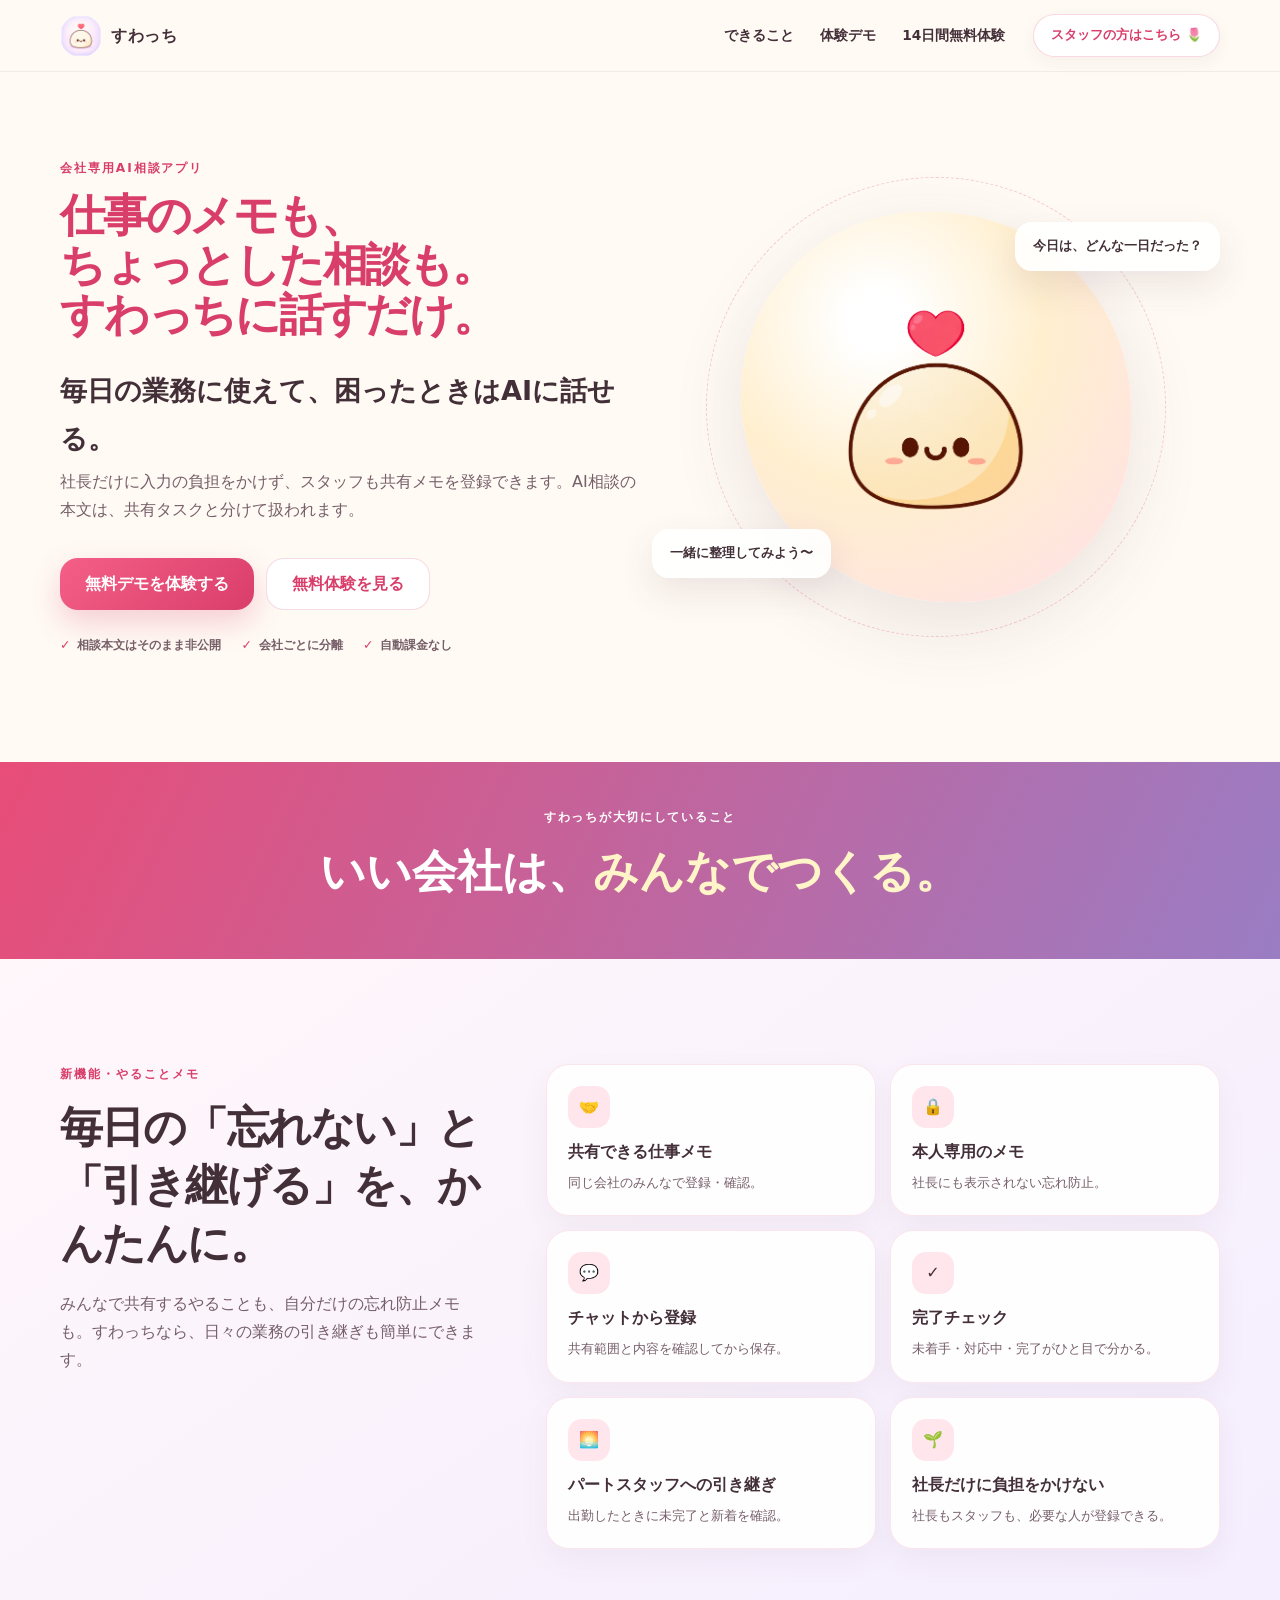
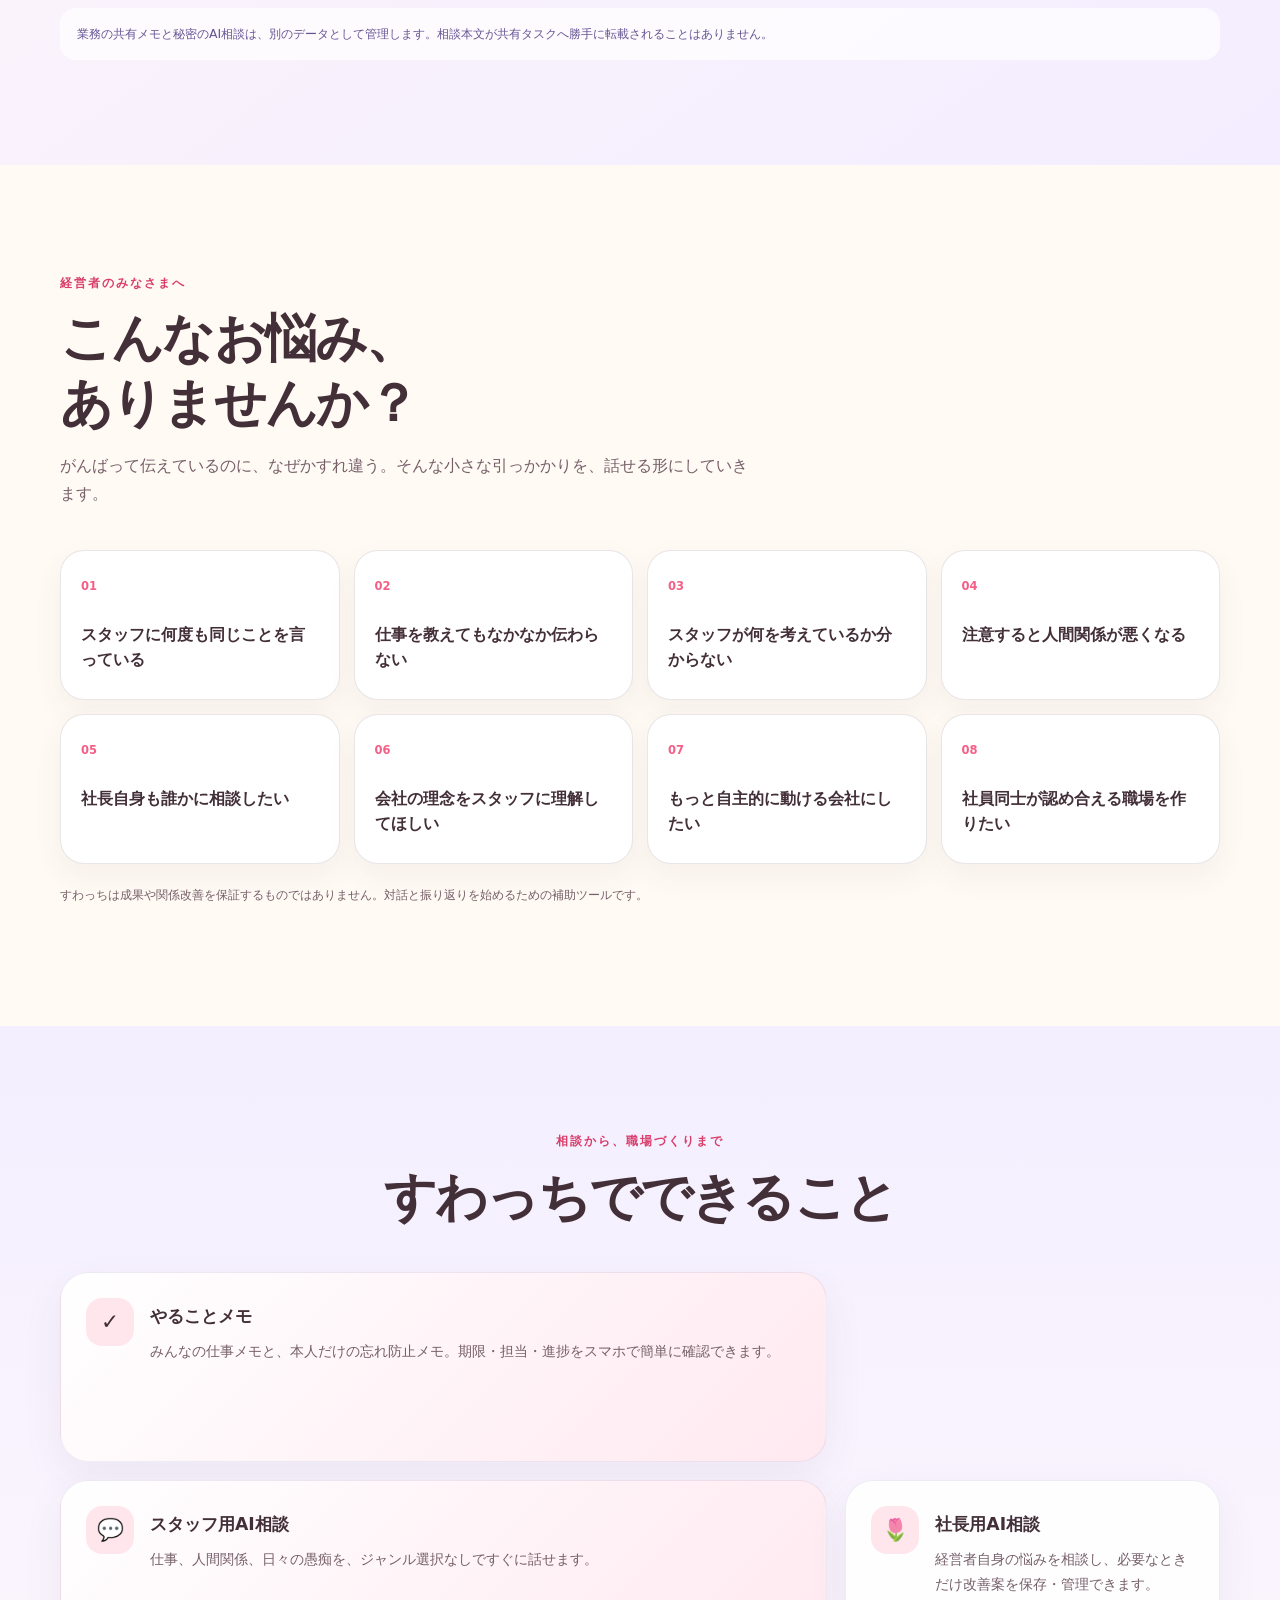
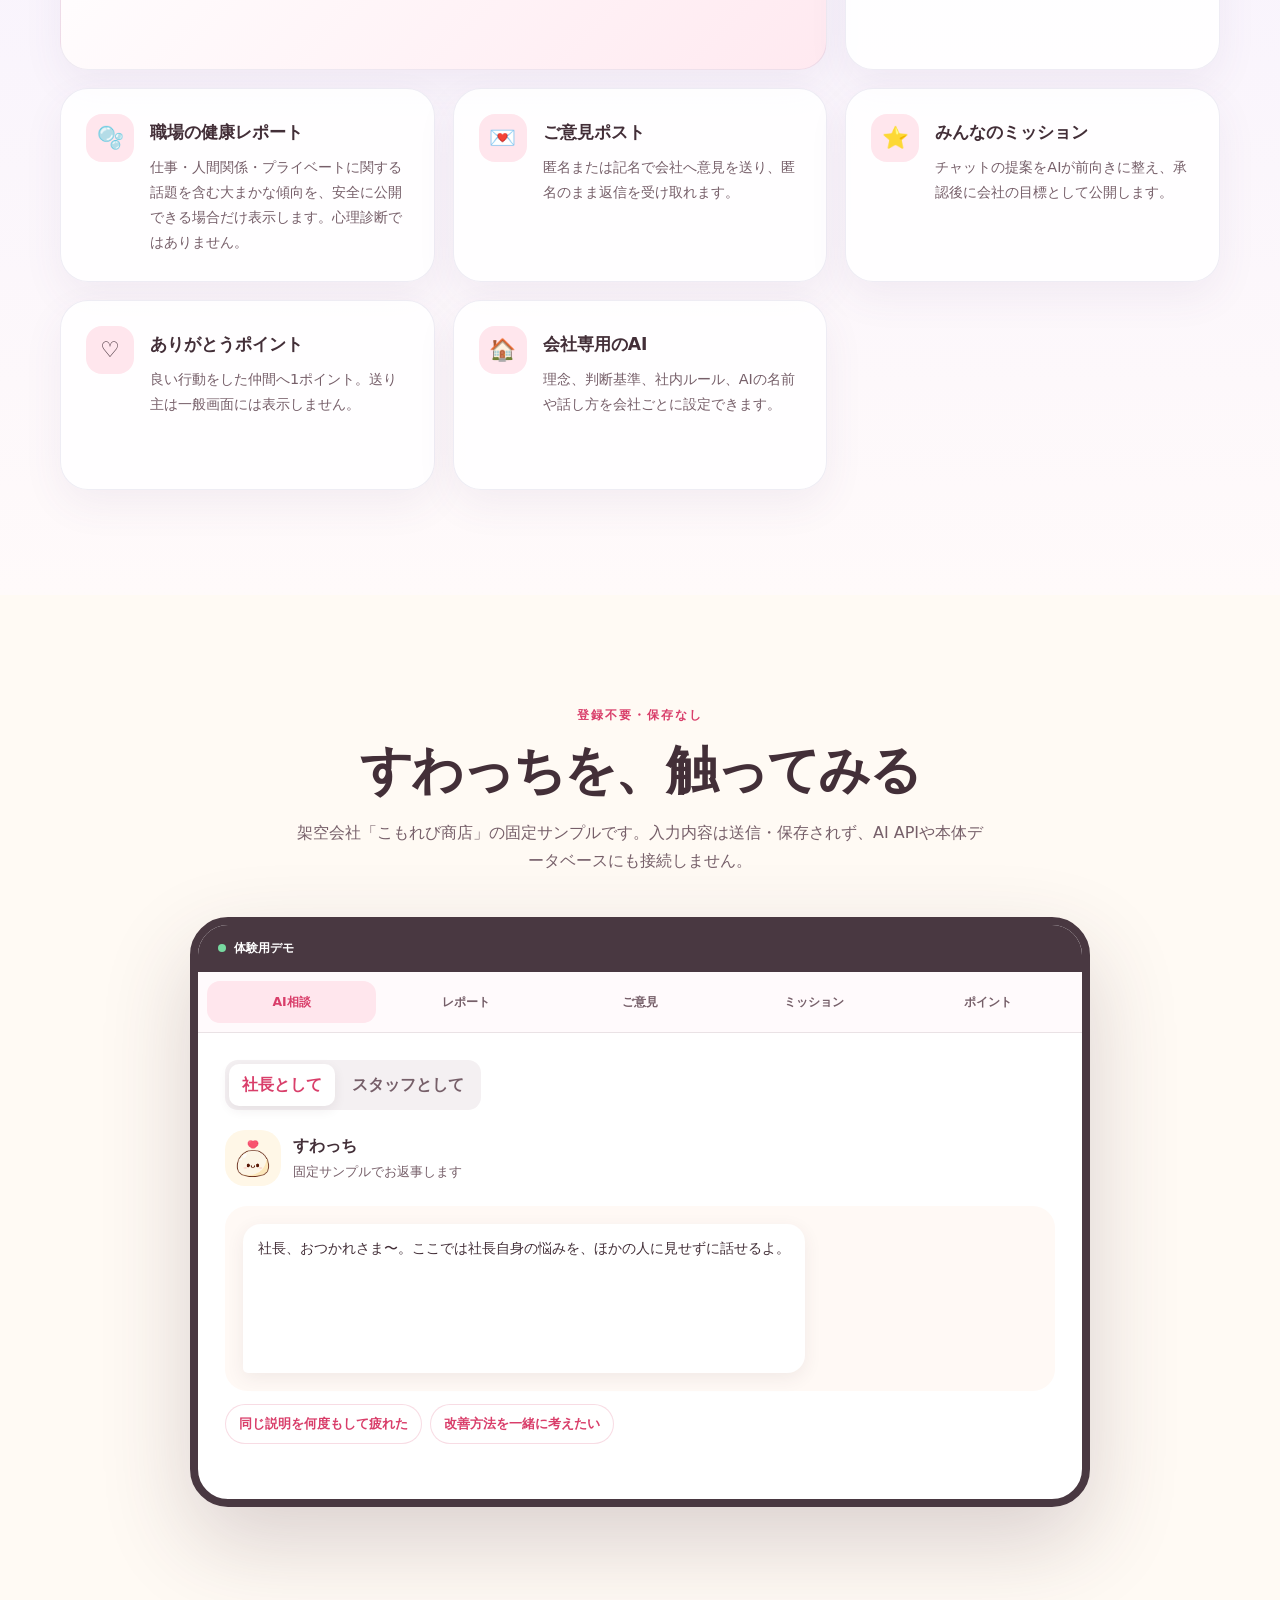
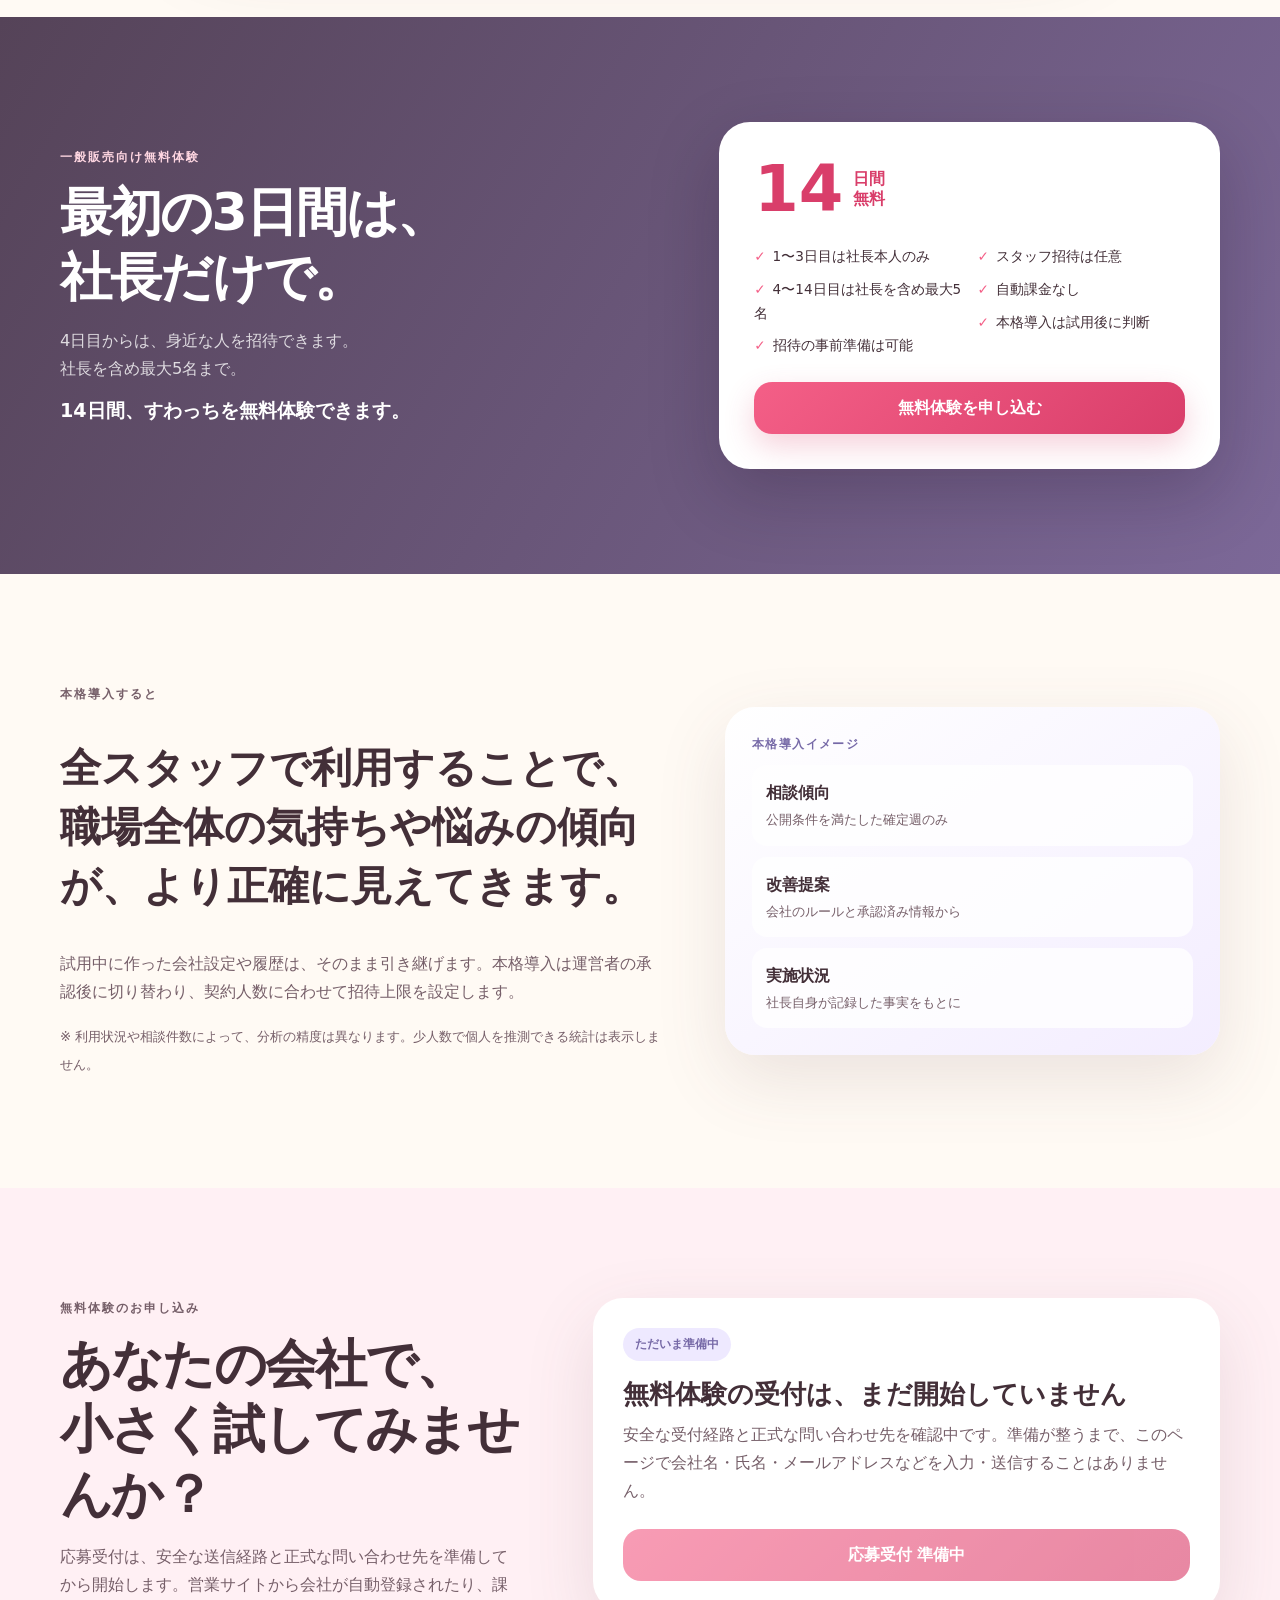
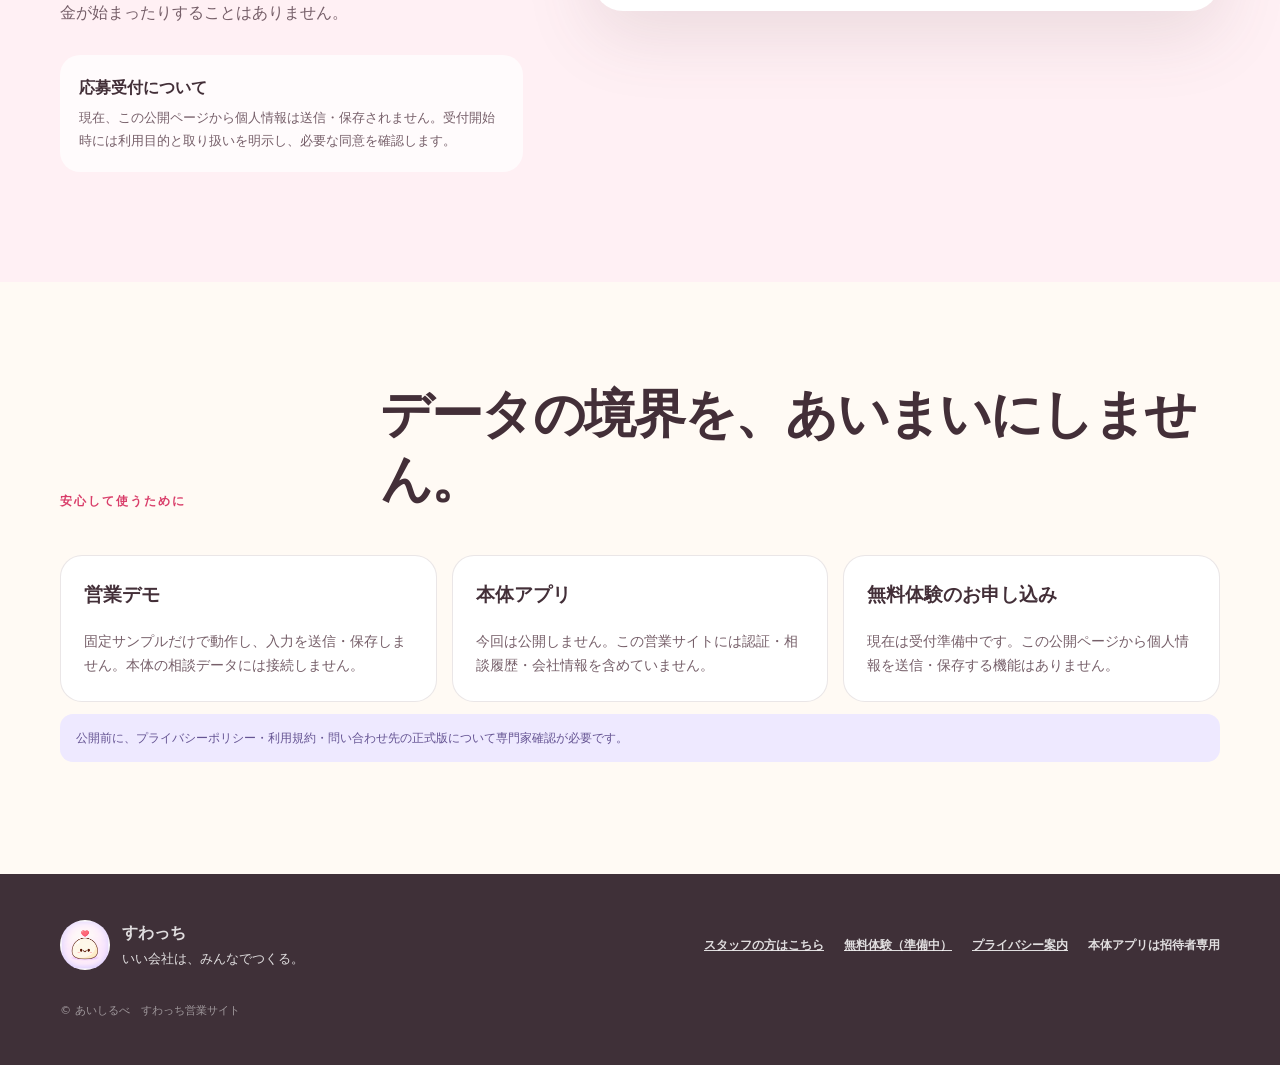
==== public/index.html @ c6b57b2d "Add staff guide and task memo sales content" ====
<!doctype html>
<html lang="ja">
  <head>
    <meta charset="utf-8" />
    <meta name="viewport" content="width=device-width, initial-scale=1, viewport-fit=cover" />
    <title>すわっち｜仕事のメモも、ちょっとした相談も</title>
    <meta name="description" content="会社専用AIアプリ『すわっち』。共有・本人専用のやることメモと、必要なときのAI相談をひとつに。" />
    <meta name="theme-color" content="#fff8f4" />
    <meta property="og:type" content="website" />
    <meta property="og:locale" content="ja_JP" />
    <meta property="og:title" content="すわっち｜仕事のメモも、ちょっとした相談も。" />
    <meta property="og:description" content="みんなで共有するやることも、自分だけの忘れ防止メモも。必要なときはAIに相談できます。" />
    <meta property="og:image" content="/assets/icon-512.png" />
    <link rel="icon" href="./assets/icon-192.png" />
    <link rel="apple-touch-icon" href="./assets/apple-touch-icon.png" />
    <link rel="stylesheet" href="./styles.css" />
    <script src="./demo.js" defer></script>
  </head>
  <body>
    <header class="site-header">
      <a class="brand" href="#top" aria-label="すわっち トップへ">
        <img src="./assets/icon-192.png" alt="" />
        <span>すわっち</span>
      </a>
      <nav aria-label="メインナビゲーション">
        <a href="#features">できること</a>
        <a href="#demo">体験デモ</a>
        <a href="#trial">14日間無料体験</a>
      </nav>
      <a class="header-staff-link" href="./staff/">スタッフの方はこちら 🌷</a>
    </header>

    <main id="top">
      <section class="hero section-shell">
        <div class="hero-copy">
          <p class="eyebrow">会社専用AI相談アプリ</p>
          <h1 class="hero-title mobile-balanced-heading"><span class="heading-line">仕事のメモも、</span><span class="heading-line">ちょっとした相談も。</span><span class="heading-line">すわっちに話すだけ。</span></h1>
          <p class="hero-lead">毎日の業務に使えて、困ったときはAIに話せる。</p>
          <p class="hero-note">社長だけに入力の負担をかけず、スタッフも共有メモを登録できます。AI相談の本文は、共有タスクと分けて扱われます。</p>
          <div class="hero-actions">
            <a class="primary-cta" href="#demo">無料デモを体験する</a>
            <a class="secondary-cta" href="#trial">無料体験を見る</a>
          </div>
          <div class="trust-row" aria-label="すわっちの特徴">
            <span>相談本文はそのまま非公開</span><span>会社ごとに分離</span><span>自動課金なし</span>
          </div>
        </div>
        <div class="hero-visual" aria-label="すわっちのキャラクター">
          <div class="hero-orbit orbit-one"></div><div class="hero-orbit orbit-two"></div>
          <div class="mascot-halo"><img src="./assets/suwacchi-mascot.png" alt="ふわふわ浮かぶ、すわっち" /></div>
          <div class="speech-card speech-one">今日は、どんな一日だった？</div>
          <div class="speech-card speech-two">一緒に整理してみよう〜</div>
        </div>
      </section>

      <section class="brand-statement">
        <p>すわっちが大切にしていること</p>
        <h2 class="mobile-balanced-heading"><span class="heading-line">いい会社は、</span><span class="heading-line brand-emphasis">みんなでつくる。</span></h2>
      </section>

      <section class="task-feature-section" aria-labelledby="task-feature-title">
        <div class="section-shell task-feature-layout">
          <div class="task-feature-copy"><p class="eyebrow">新機能・やることメモ</p><h2 id="task-feature-title">毎日の「忘れない」と<br />「引き継げる」を、かんたんに。</h2><p>みんなで共有するやることも、自分だけの忘れ防止メモも。すわっちなら、日々の業務の引き継ぎも簡単にできます。</p></div>
          <div class="task-feature-grid">
            <article><span>🤝</span><strong>共有できる仕事メモ</strong><p>同じ会社のみんなで登録・確認。</p></article>
            <article><span>🔒</span><strong>本人専用のメモ</strong><p>社長にも表示されない忘れ防止。</p></article>
            <article><span>💬</span><strong>チャットから登録</strong><p>共有範囲と内容を確認してから保存。</p></article>
            <article><span>✓</span><strong>完了チェック</strong><p>未着手・対応中・完了がひと目で分かる。</p></article>
            <article><span>🌅</span><strong>パートスタッフへの引き継ぎ</strong><p>出勤したときに未完了と新着を確認。</p></article>
            <article><span>🌱</span><strong>社長だけに負担をかけない</strong><p>社長もスタッフも、必要な人が登録できる。</p></article>
          </div>
          <p class="task-privacy-line">業務の共有メモと秘密のAI相談は、別のデータとして管理します。相談本文が共有タスクへ勝手に転載されることはありません。</p>
        </div>
      </section>

      <section class="section-shell worries" aria-labelledby="worries-title">
        <div class="section-heading">
          <p class="eyebrow">経営者のみなさまへ</p>
          <h2 id="worries-title" class="mobile-balanced-heading"><span class="heading-line">こんなお悩み、</span><span class="heading-line">ありませんか？</span></h2>
          <p>がんばって伝えているのに、なぜかすれ違う。そんな小さな引っかかりを、話せる形にしていきます。</p>
        </div>
        <div class="worry-grid">
          <article><span>01</span><p>スタッフに何度も同じことを言っている</p></article>
          <article><span>02</span><p>仕事を教えてもなかなか伝わらない</p></article>
          <article><span>03</span><p>スタッフが何を考えているか分からない</p></article>
          <article><span>04</span><p>注意すると人間関係が悪くなる</p></article>
          <article><span>05</span><p>社長自身も誰かに相談したい</p></article>
          <article><span>06</span><p>会社の理念をスタッフに理解してほしい</p></article>
          <article><span>07</span><p>もっと自主的に動ける会社にしたい</p></article>
          <article><span>08</span><p>社員同士が認め合える職場を作りたい</p></article>
        </div>
        <p class="careful-note">すわっちは成果や関係改善を保証するものではありません。対話と振り返りを始めるための補助ツールです。</p>
      </section>

      <section id="features" class="feature-section">
        <div class="section-shell">
          <div class="section-heading centered">
            <p class="eyebrow">相談から、職場づくりまで</p>
            <h2>すわっちでできること</h2>
          </div>
          <div class="feature-grid">
            <article class="feature-card feature-main"><span class="feature-icon">✓</span><div><h3>やることメモ</h3><p>みんなの仕事メモと、本人だけの忘れ防止メモ。期限・担当・進捗をスマホで簡単に確認できます。</p></div></article>
            <article class="feature-card feature-main"><span class="feature-icon">💬</span><div><h3>スタッフ用AI相談</h3><p>仕事、人間関係、日々の愚痴を、ジャンル選択なしですぐに話せます。</p></div></article>
            <article class="feature-card"><span class="feature-icon">🌷</span><div><h3>社長用AI相談</h3><p>経営者自身の悩みを相談し、必要なときだけ改善案を保存・管理できます。</p></div></article>
            <article class="feature-card"><span class="feature-icon">🫧</span><div><h3>職場の健康レポート</h3><p>仕事・人間関係・プライベートに関する話題を含む大まかな傾向を、安全に公開できる場合だけ表示します。心理診断ではありません。</p></div></article>
            <article class="feature-card"><span class="feature-icon">💌</span><div><h3>ご意見ポスト</h3><p>匿名または記名で会社へ意見を送り、匿名のまま返信を受け取れます。</p></div></article>
            <article class="feature-card"><span class="feature-icon">⭐</span><div><h3>みんなのミッション</h3><p>チャットの提案をAIが前向きに整え、承認後に会社の目標として公開します。</p></div></article>
            <article class="feature-card"><span class="feature-icon">♡</span><div><h3>ありがとうポイント</h3><p>良い行動をした仲間へ1ポイント。送り主は一般画面には表示しません。</p></div></article>
            <article class="feature-card"><span class="feature-icon">🏠</span><div><h3>会社専用のAI</h3><p>理念、判断基準、社内ルール、AIの名前や話し方を会社ごとに設定できます。</p></div></article>
          </div>
        </div>
      </section>

      <section id="demo" class="section-shell demo-section" aria-labelledby="demo-title">
        <div class="section-heading centered">
          <p class="eyebrow">登録不要・保存なし</p>
          <h2 id="demo-title">すわっちを、触ってみる</h2>
          <p>架空会社「こもれび商店」の固定サンプルです。入力内容は送信・保存されず、AI APIや本体データベースにも接続しません。</p>
        </div>
        <div class="demo-device">
          <div class="demo-label"><span></span>体験用デモ</div>
          <div class="demo-tabs" role="tablist" aria-label="体験する機能">
            <button role="tab" aria-selected="true" data-demo-tab="chat">AI相談</button>
            <button role="tab" aria-selected="false" data-demo-tab="report">レポート</button>
            <button role="tab" aria-selected="false" data-demo-tab="opinion">ご意見</button>
            <button role="tab" aria-selected="false" data-demo-tab="mission">ミッション</button>
            <button role="tab" aria-selected="false" data-demo-tab="point">ポイント</button>
          </div>

          <div class="demo-panel" data-demo-panel="chat">
            <div class="demo-role-switch"><button class="active" data-demo-role="president">社長として</button><button data-demo-role="staff">スタッフとして</button></div>
            <div class="demo-chat-header"><img src="./assets/suwacchi-mascot.png" alt="" /><div><strong>すわっち</strong><small>固定サンプルでお返事します</small></div></div>
            <div id="demo-messages" class="demo-messages" aria-live="polite"></div>
            <div id="demo-prompts" class="demo-prompts"></div>
          </div>

          <div class="demo-panel" data-demo-panel="report" hidden>
            <div class="sample-banner">サンプルレポート・実在の相談データではありません</div>
            <h3>こもれび商店｜職場の健康レポート</h3>
            <div class="report-theme"><small>今週の改善テーマ</small><strong>声をかけなくても分かる、朝の準備に</strong></div>
            <div class="sample-bars" aria-label="架空の相談傾向">
              <div><span>仕事</span><i><b style="width:48%"></b></i><em>48%</em></div>
              <div><span>人間関係</span><i><b style="width:31%"></b></i><em>31%</em></div>
              <div><span>プライベート</span><i><b style="width:21%"></b></i><em>21%</em></div>
            </div>
            <div class="report-advice"><strong>改善のヒント</strong><p>朝の準備を写真つきチェック表にして、担当者だけでなく全員が完了を確認できる形を試してみましょう。</p></div>
            <p class="careful-note">実際の画面では、相談者を推測できない十分な人数・件数があるときだけ傾向を表示します。</p>
          </div>

          <div class="demo-panel" data-demo-panel="opinion" hidden>
            <div class="sample-banner">体験用・送信内容は保存されません</div>
            <h3>会社へ、お手紙を送る</h3>
            <div class="demo-form-row"><label><input type="radio" name="demo-name" checked /> 匿名で送る</label><label><input type="radio" name="demo-name" /> 名前を伝える</label></div>
            <textarea id="demo-opinion-text" rows="4">朝礼の連絡事項を、あとから確認できるようにしてほしいです。</textarea>
            <button id="demo-opinion-send" class="demo-button">送信を体験</button>
            <div id="demo-opinion-result" class="demo-result" hidden></div>
          </div>

          <div class="demo-panel" data-demo-panel="mission" hidden>
            <div class="sample-banner">体験用・承認待ちデータは保存されません</div>
            <h3>チャットからミッションを提案</h3>
            <div class="mini-bubble user">今週は、使ったものをきちんと片づけることを目標にしたいな</div>
            <button id="demo-mission-create" class="demo-button">ミッション案を作る</button>
            <div id="demo-mission-card" class="mission-card" hidden>
              <small>AIが整えた提案</small><h4>使ったものを、次の人へ気持ちよく</h4>
              <p>使い終わった道具を元の場所へ戻し、次に使う人がすぐ見つけられる状態をみんなでつくります。</p>
              <div class="demo-actions"><button data-mission-action="submit">提出する</button><button data-mission-action="edit">修正する</button></div>
              <p id="demo-mission-status" class="demo-status"></p>
            </div>
          </div>

          <div class="demo-panel" data-demo-panel="point" hidden>
            <div class="sample-banner">体験用・ポイントは保存されません</div>
            <h3>ありがとうを、そっと贈る</h3>
            <p>ポイントは、誰が送ったか分からないようになっています。安心して贈ってね♡</p>
            <label>送り先<select id="demo-point-person"><option>佐藤さん</option><option>田中さん</option></select></label>
            <label>関連ミッション<select><option>使ったものを、次の人へ気持ちよく</option></select></label>
            <div class="point-chip">♡ 1ポイント</div>
            <button id="demo-point-send" class="demo-button">ポイントを贈る</button>
            <p id="demo-point-status" class="demo-status"></p>
          </div>
        </div>
      </section>

      <section id="trial" class="trial-section">
        <div class="section-shell trial-layout">
          <div>
            <p class="eyebrow">一般販売向け無料体験</p>
            <h2>最初の3日間は、<br />社長だけで。</h2>
            <p class="trial-lead">4日目からは、身近な人を招待できます。<br />社長を含め最大5名まで。<br /><strong>14日間、すわっちを無料体験できます。</strong></p>
          </div>
          <div class="trial-card">
            <div class="trial-price"><strong>14</strong><span>日間<br />無料</span></div>
            <ul>
              <li>1〜3日目は社長本人のみ</li><li>4〜14日目は社長を含め最大5名</li><li>招待の事前準備は可能</li><li>スタッフ招待は任意</li><li>自動課金なし</li><li>本格導入は試用後に判断</li>
            </ul>
            <a class="primary-cta full" href="#apply">無料体験を申し込む</a>
          </div>
        </div>
      </section>

      <section class="full-report section-shell">
        <div class="full-report-copy">
          <p class="eyebrow">本格導入すると</p>
          <h2>全スタッフで利用することで、職場全体の気持ちや悩みの傾向が、より正確に見えてきます。</h2>
          <p>試用中に作った会社設定や履歴は、そのまま引き継げます。本格導入は運営者の承認後に切り替わり、契約人数に合わせて招待上限を設定します。</p>
          <small>※ 利用状況や相談件数によって、分析の精度は異なります。少人数で個人を推測できる統計は表示しません。</small>
        </div>
        <div class="report-preview"><span>本格導入イメージ</span><div><strong>相談傾向</strong><p>公開条件を満たした確定週のみ</p></div><div><strong>改善提案</strong><p>会社のルールと承認済み情報から</p></div><div><strong>実施状況</strong><p>社長自身が記録した事実をもとに</p></div></div>
      </section>

      <section id="apply" class="apply-section">
        <div class="section-shell apply-layout">
          <div class="apply-copy"><p class="eyebrow">無料体験のお申し込み</p><h2>あなたの会社で、<br />小さく試してみませんか？</h2><p>応募受付は、安全な送信経路と正式な問い合わせ先を準備してから開始します。営業サイトから会社が自動登録されたり、課金が始まったりすることはありません。</p><div class="privacy-box"><strong>応募受付について</strong><p>現在、この公開ページから個人情報は送信・保存されません。受付開始時には利用目的と取り扱いを明示し、必要な同意を確認します。</p></div></div>
          <section class="application-form application-prelaunch" aria-labelledby="application-prelaunch-title">
            <span class="prelaunch-badge">ただいま準備中</span>
            <h3 id="application-prelaunch-title">無料体験の受付は、まだ開始していません</h3>
            <p>安全な受付経路と正式な問い合わせ先を確認中です。準備が整うまで、このページで会社名・氏名・メールアドレスなどを入力・送信することはありません。</p>
            <button class="primary-cta full" type="button" disabled>応募受付 準備中</button>
          </section>
        </div>
      </section>

      <section id="privacy" class="section-shell privacy-section">
        <div><p class="eyebrow">安心して使うために</p><h2>データの境界を、あいまいにしません。</h2></div>
        <div class="privacy-grid"><article><h3>営業デモ</h3><p>固定サンプルだけで動作し、入力を送信・保存しません。本体の相談データには接続しません。</p></article><article><h3>本体アプリ</h3><p>今回は公開しません。この営業サイトには認証・相談履歴・会社情報を含めていません。</p></article><article><h3>無料体験のお申し込み</h3><p>現在は受付準備中です。この公開ページから個人情報を送信・保存する機能はありません。</p></article></div>
        <p class="draft-note">公開前に、プライバシーポリシー・利用規約・問い合わせ先の正式版について専門家確認が必要です。</p>
      </section>
    </main>

    <footer>
      <div class="footer-brand"><img src="./assets/icon-192.png" alt="" /><div><strong>すわっち</strong><small>いい会社は、みんなでつくる。</small></div></div>
      <div class="footer-links"><a href="./staff/">スタッフの方はこちら</a><a href="#apply">無料体験（準備中）</a><a href="#privacy">プライバシー案内</a><span>本体アプリは招待者専用</span></div>
      <p>© あいしるべ　すわっち営業サイト</p>
    </footer>
  </body>
</html>
---- public/styles.css ----
:root {
  --pink: #f45f87;
  --pink-deep: #d93e6a;
  --pink-soft: #ffe6ed;
  --cream: #fffaf4;
  --lavender: #eee9ff;
  --purple: #7669a7;
  --ink: #432f38;
  --muted: #765f69;
  --line: rgba(92, 61, 74, .13);
  --shadow: 0 24px 70px rgba(102, 66, 80, .13);
}

* { box-sizing: border-box; }
html { scroll-behavior: smooth; }
body { margin: 0; color: var(--ink); background: var(--cream); font-family: "Hiragino Sans", "Yu Gothic", system-ui, sans-serif; line-height: 1.75; }
button, input, textarea, select { font: inherit; }
a { color: inherit; }
img { display: block; max-width: 100%; }
[hidden] { display: none !important; }

.site-header { position: sticky; z-index: 20; top: 0; display: flex; align-items: center; gap: 28px; min-height: 72px; padding: 10px max(20px, calc((100vw - 1160px) / 2)); background: rgba(255, 250, 244, .88); border-bottom: 1px solid rgba(92, 61, 74, .08); backdrop-filter: blur(16px); }
.brand { display: inline-flex; align-items: center; gap: 9px; margin-right: auto; text-decoration: none; font-weight: 800; letter-spacing: .04em; }
.brand img { width: 42px; height: 42px; border-radius: 50%; }
.site-header nav { display: flex; gap: 26px; font-size: .86rem; font-weight: 700; }
.site-header nav a, .header-login, .header-staff-link { text-decoration: none; }
.site-header nav a:hover { color: var(--pink-deep); }
.header-login { padding: 9px 17px; border: 1px solid rgba(217, 62, 106, .25); border-radius: 999px; color: var(--pink-deep); font-size: .83rem; font-weight: 800; background: #fff; }
.header-login-disabled { cursor: default; white-space: nowrap; }
.header-staff-link { flex: 0 0 auto; padding: 9px 17px; border: 1px solid rgba(217,62,106,.2); border-radius: 999px; color: var(--pink-deep); background: #fff; box-shadow: 0 5px 16px rgba(102,66,80,.06); font-size: .82rem; font-weight: 900; white-space: nowrap; }
.header-staff-link:hover { transform: translateY(-1px); box-shadow: 0 8px 20px rgba(102,66,80,.1); }

.section-shell { width: min(1160px, calc(100% - 40px)); margin-inline: auto; }
.hero { display: grid; grid-template-columns: 1.02fr .98fr; align-items: center; min-height: 690px; padding-block: 70px 90px; }
.eyebrow { margin: 0 0 12px; color: var(--pink-deep); font-size: .76rem; font-weight: 900; letter-spacing: .16em; text-transform: uppercase; }
.hero h1 { margin: 0; font-size: clamp(2.65rem, 3.5vw, 4.25rem); line-height: 1.1; letter-spacing: -.05em; }
.hero h1 span { color: var(--pink-deep); }
.hero-title .heading-line { display: block; }
.hero-lead { margin: 28px 0 6px; font-size: clamp(1.25rem, 2.2vw, 1.7rem); font-weight: 800; }
.hero-note { max-width: 620px; margin: 0; color: var(--muted); }
.hero-actions { display: flex; flex-wrap: wrap; gap: 12px; margin-top: 34px; }
.primary-cta, .secondary-cta { display: inline-flex; align-items: center; justify-content: center; min-height: 52px; padding: 11px 25px; border-radius: 18px; font-weight: 900; text-decoration: none; transition: transform .2s, box-shadow .2s; }
.primary-cta { border: 0; color: #fff; background: linear-gradient(135deg, var(--pink), var(--pink-deep)); box-shadow: 0 12px 30px rgba(217, 62, 106, .24); cursor: pointer; }
.secondary-cta { color: var(--pink-deep); border: 1px solid rgba(217, 62, 106, .19); background: #fff; }
.primary-cta:hover, .secondary-cta:hover { transform: translateY(-2px); }
.primary-cta.full { width: 100%; }
.trust-row { display: flex; flex-wrap: wrap; gap: 10px 20px; margin-top: 24px; color: var(--muted); font-size: .78rem; font-weight: 700; }
.trust-row span::before { content: "✓"; margin-right: 7px; color: var(--pink-deep); }

.hero-visual { position: relative; min-height: 490px; display: grid; place-items: center; isolation: isolate; }
.mascot-halo { width: min(390px, 82vw); aspect-ratio: 1; display: grid; place-items: center; border-radius: 48% 52% 45% 55%; background: radial-gradient(circle at 35% 28%, #fff 0 8%, #ffefcf 44%, #ffdfe8 100%); box-shadow: var(--shadow); animation: float 4.6s ease-in-out infinite; }
.mascot-halo img { width: 78%; border-radius: 44%; mix-blend-mode: multiply; }
.hero-orbit { position: absolute; z-index: -1; border-radius: 50%; border: 1px dashed rgba(217, 62, 106, .25); }
.orbit-one { width: 460px; height: 460px; animation: spin 26s linear infinite; }
.orbit-two { width: 350px; height: 350px; border-color: rgba(118, 105, 167, .25); animation: spin 19s linear infinite reverse; }
.speech-card { position: absolute; padding: 12px 17px; border: 1px solid rgba(255,255,255,.7); border-radius: 17px; background: rgba(255,255,255,.91); box-shadow: 0 14px 35px rgba(102,66,80,.12); font-size: .82rem; font-weight: 800; }
.speech-one { top: 60px; right: 0; }
.speech-two { left: 0; bottom: 74px; }
@keyframes float { 0%,100% { transform: translateY(0) rotate(-1deg); } 50% { transform: translateY(-14px) rotate(1deg); } }
@keyframes spin { to { transform: rotate(360deg); } }

.brand-statement { padding: 44px 20px 48px; text-align: center; color: #fff; background: linear-gradient(115deg, #e84d78, #9a7dc4); }
.brand-statement p { margin: 0; font-size: .78rem; font-weight: 800; letter-spacing: .14em; }
.brand-statement h2 { margin: 5px 0 0; font-size: clamp(1.7rem, 4vw, 2.8rem); }
.brand-statement h2 .brand-emphasis { color: #fff5c9; }

.task-feature-section { padding-block: 105px; background: linear-gradient(145deg, #fff7fa, #f3edff); }
.task-feature-layout { display: grid; grid-template-columns: .78fr 1.22fr; gap: 55px; align-items: start; }
.task-feature-copy { position: sticky; top: 105px; }
.task-feature-copy h2 { margin: 0 0 18px; font-size: clamp(1.8rem, 3.5vw, 2.7rem); line-height: 1.35; letter-spacing: -.035em; }
.task-feature-copy > p:last-child { color: var(--muted); }
.task-feature-grid { display: grid; grid-template-columns: 1fr 1fr; gap: 14px; }
.task-feature-grid article { padding: 21px; border: 1px solid rgba(217,62,106,.12); border-radius: 23px; background: rgba(255,255,255,.9); box-shadow: 0 12px 30px rgba(102,66,80,.06); }
.task-feature-grid article > span { display: grid; place-items: center; width: 42px; height: 42px; margin-bottom: 12px; border-radius: 14px; background: var(--pink-soft); }
.task-feature-grid strong { display: block; line-height: 1.5; }
.task-feature-grid p { margin: 7px 0 0; color: var(--muted); font-size: .83rem; }
.task-privacy-line { grid-column: 1 / -1; margin: 4px 0 0; padding: 15px 17px; border-radius: 16px; color: #655493; background: rgba(255,255,255,.72); font-size: .78rem; }

.worries { padding-block: 108px; }
.section-heading { max-width: 690px; margin-bottom: 42px; }
.section-heading.centered { margin-inline: auto; text-align: center; }
.section-heading h2, .trial-section h2, .apply-copy h2, .privacy-section h2 { margin: 0 0 13px; font-size: clamp(2rem, 4.2vw, 3.25rem); line-height: 1.25; letter-spacing: -.035em; }
.mobile-balanced-heading { text-wrap: balance; }
.section-heading > p:last-child { color: var(--muted); }
.worry-grid { display: grid; grid-template-columns: repeat(4, 1fr); gap: 14px; }
.worry-grid article { min-height: 150px; padding: 20px; border: 1px solid var(--line); border-radius: 24px; background: #fff; box-shadow: 0 12px 30px rgba(102,66,80,.06); }
.worry-grid span { color: var(--pink); font-size: .72rem; font-weight: 900; }
.worry-grid p { margin: 24px 0 0; font-weight: 800; line-height: 1.55; }
.careful-note { color: var(--muted); font-size: .78rem; }
.worries > .careful-note { margin-top: 20px; }

.feature-section { padding-block: 105px; background: linear-gradient(180deg, #f4efff, #fffafa); }
.feature-grid { display: grid; grid-template-columns: repeat(3, 1fr); gap: 18px; }
.feature-card { display: flex; gap: 16px; min-height: 190px; padding: 25px; border: 1px solid rgba(118,105,167,.12); border-radius: 28px; background: rgba(255,255,255,.86); box-shadow: 0 15px 40px rgba(93,76,123,.07); }
.feature-card.feature-main { grid-column: span 2; background: linear-gradient(135deg, #fff, #ffe9f0); }
.feature-icon { flex: 0 0 48px; display: grid; place-items: center; width: 48px; height: 48px; border-radius: 16px; background: var(--pink-soft); font-size: 1.35rem; }
.feature-card h3 { margin: 3px 0 8px; font-size: 1.08rem; }
.feature-card p { margin: 0; color: var(--muted); font-size: .9rem; }

.demo-section { padding-block: 110px; }
.demo-device { overflow: hidden; max-width: 900px; min-height: 590px; margin: 0 auto; border: 8px solid #493841; border-radius: 38px; background: #fff; box-shadow: 0 35px 90px rgba(71,45,58,.2); }
.demo-label { display: flex; align-items: center; gap: 8px; padding: 13px 20px; color: #fff; background: #493841; font-size: .75rem; font-weight: 800; }
.demo-label span { width: 8px; height: 8px; border-radius: 50%; background: #77d9a0; }
.demo-tabs { display: grid; grid-template-columns: repeat(5, 1fr); padding: 9px; gap: 5px; border-bottom: 1px solid var(--line); background: #fffafc; }
.demo-tabs button { padding: 10px 5px; border: 0; border-radius: 13px; color: var(--muted); background: transparent; font-size: .78rem; font-weight: 800; cursor: pointer; }
.demo-tabs button[aria-selected="true"] { color: var(--pink-deep); background: var(--pink-soft); }
.demo-panel { padding: 27px; }
.demo-role-switch { display: inline-flex; gap: 4px; padding: 4px; border-radius: 13px; background: #f4f0f2; }
.demo-role-switch button { padding: 7px 13px; border: 0; border-radius: 10px; color: var(--muted); background: transparent; font-weight: 800; cursor: pointer; }
.demo-role-switch button.active { color: var(--pink-deep); background: #fff; box-shadow: 0 4px 12px rgba(60,40,50,.08); }
.demo-chat-header { display: flex; align-items: center; gap: 12px; margin: 20px 0; }
.demo-chat-header img { width: 56px; height: 56px; object-fit: cover; border-radius: 20px; background: #fff7e7; }
.demo-chat-header small { display: block; color: var(--muted); }
.demo-messages { display: grid; gap: 10px; min-height: 185px; padding: 18px; border-radius: 22px; background: #fff9f5; }
.mini-bubble { max-width: 82%; padding: 12px 15px; border-radius: 18px; font-size: .9rem; }
.mini-bubble.bot { justify-self: start; border-bottom-left-radius: 5px; background: #fff; box-shadow: 0 5px 18px rgba(80,50,60,.08); }
.mini-bubble.user { justify-self: end; border-bottom-right-radius: 5px; color: #fff; background: var(--pink); }
.demo-prompts { display: flex; flex-wrap: wrap; gap: 8px; margin-top: 13px; }
.demo-prompts button, .demo-actions button { padding: 8px 13px; border: 1px solid rgba(217,62,106,.18); border-radius: 999px; color: var(--pink-deep); background: #fff; font-size: .8rem; font-weight: 800; cursor: pointer; }
.sample-banner { margin-bottom: 20px; padding: 9px 13px; border-radius: 12px; color: #655493; background: var(--lavender); font-size: .75rem; font-weight: 800; }
.report-theme { display: grid; gap: 3px; margin: 18px 0; padding: 18px; border-radius: 18px; background: var(--pink-soft); }
.report-theme small { color: var(--pink-deep); font-weight: 800; }
.sample-bars { display: grid; gap: 12px; margin: 24px 0; }
.sample-bars > div { display: grid; grid-template-columns: 85px 1fr 45px; align-items: center; gap: 10px; font-size: .82rem; }
.sample-bars i { overflow: hidden; height: 12px; border-radius: 99px; background: #f0eaed; }
.sample-bars b { display: block; height: 100%; border-radius: inherit; background: linear-gradient(90deg, var(--pink), #a98bd1); }
.sample-bars em { font-style: normal; font-weight: 800; text-align: right; }
.report-advice, .demo-result, .mission-card { padding: 17px; border: 1px solid var(--line); border-radius: 18px; background: #fff; }
.report-advice p, .demo-result p { margin-bottom: 0; }
.demo-panel textarea, .demo-panel select, .application-form input, .application-form textarea { width: 100%; border: 1px solid var(--line); border-radius: 14px; color: var(--ink); background: #fff; outline: none; }
.demo-panel textarea, .application-form input, .application-form textarea { padding: 12px 13px; }
.demo-panel textarea:focus, .demo-panel select:focus, .application-form input:focus, .application-form textarea:focus { border-color: var(--pink); box-shadow: 0 0 0 3px rgba(244,95,135,.12); }
.demo-form-row { display: flex; gap: 16px; margin-bottom: 13px; }
.demo-button { margin-top: 13px; padding: 10px 18px; border: 0; border-radius: 13px; color: #fff; background: var(--pink); font-weight: 900; cursor: pointer; }
.mission-card { margin-top: 15px; background: #fffaf2; }
.mission-card small { color: var(--pink-deep); font-weight: 800; }
.mission-card h4 { margin: 5px 0; font-size: 1.1rem; }
.demo-actions { display: flex; gap: 8px; margin-top: 15px; }
.demo-status { color: var(--pink-deep); font-size: .84rem; font-weight: 800; }
.demo-panel > label { display: block; margin: 12px 0; font-size: .84rem; font-weight: 800; }
.demo-panel select { margin-top: 5px; padding: 10px; }
.point-chip { display: inline-block; padding: 8px 13px; border-radius: 99px; color: var(--pink-deep); background: var(--pink-soft); font-weight: 900; }

.trial-section { padding-block: 105px; color: #fff; background: linear-gradient(120deg, #554358, #7c6898); }
.trial-layout { display: grid; grid-template-columns: 1fr .85fr; align-items: center; gap: 70px; }
.trial-section .eyebrow { color: #ffd7e2; }
.trial-lead { color: rgba(255,255,255,.8); font-size: 1.02rem; }
.trial-lead strong { display: inline-block; margin-top: 10px; color: #fff; font-size: 1.2rem; }
.trial-card { padding: 34px; border: 1px solid rgba(255,255,255,.3); border-radius: 31px; color: var(--ink); background: #fff; box-shadow: 0 25px 70px rgba(28,15,35,.23); }
.trial-price { display: flex; align-items: center; gap: 10px; color: var(--pink-deep); }
.trial-price strong { font-size: 4rem; line-height: 1; }
.trial-price span { font-weight: 900; line-height: 1.25; }
.trial-card ul { margin: 24px 0; padding: 0; list-style: none; columns: 2; }
.trial-card li { break-inside: avoid; margin-bottom: 9px; font-size: .85rem; }
.trial-card li::before { content: "✓"; margin-right: 7px; color: var(--pink); font-weight: 900; }

.full-report { display: grid; grid-template-columns: 1.1fr .9fr; align-items: center; gap: 60px; padding-block: 110px; }
.full-report h2 { font-size: clamp(1.7rem, 3.2vw, 2.55rem); line-height: 1.45; }
.full-report-copy > p { color: var(--muted); }
.full-report-copy small { color: var(--muted); }
.report-preview { display: grid; gap: 11px; padding: 27px; border-radius: 30px; background: linear-gradient(145deg, #fff, #f3edff); box-shadow: var(--shadow); }
.report-preview > span { color: var(--purple); font-size: .72rem; font-weight: 900; letter-spacing: .12em; }
.report-preview > div { padding: 14px; border-radius: 15px; background: rgba(255,255,255,.8); }
.report-preview p { margin: 2px 0 0; color: var(--muted); font-size: .8rem; }

.apply-section { padding-block: 110px; background: #fff0f4; }
.apply-layout { display: grid; grid-template-columns: .85fr 1.15fr; gap: 70px; align-items: start; }
.apply-copy { position: sticky; top: 105px; }
.apply-copy > p { color: var(--muted); }
.privacy-box { margin-top: 28px; padding: 19px; border-radius: 20px; background: rgba(255,255,255,.7); }
.privacy-box p { margin: 5px 0 0; color: var(--muted); font-size: .82rem; }
.application-form { display: grid; grid-template-columns: 1fr 1fr; gap: 17px; padding: 30px; border-radius: 30px; background: #fff; box-shadow: var(--shadow); }
.application-form label { font-size: .82rem; font-weight: 900; }
.application-form label span { margin-left: 7px; color: var(--pink-deep); font-size: .68rem; }
.application-form label small { margin-left: 7px; color: var(--muted); font-weight: 500; }
.application-form input, .application-form textarea { display: block; margin-top: 5px; }
.application-form label:has(textarea), .application-form .consent, .application-form button, .form-status { grid-column: 1 / -1; }
.application-form .consent { display: flex; align-items: flex-start; gap: 9px; font-weight: 500; }
.application-form .consent input { width: auto; margin-top: 6px; }
.application-form .consent span { margin: 0; color: var(--ink); font-size: .78rem; }
.honeypot { position: absolute; width: 1px; height: 1px; margin: -1px; overflow: hidden; clip: rect(0 0 0 0); clip-path: inset(50%); white-space: nowrap; }
.form-status { min-height: 1.5em; margin: 0; color: var(--pink-deep); font-size: .84rem; font-weight: 800; }
.application-prelaunch { display: block; }
.application-prelaunch h3 { margin: 14px 0 8px; font-size: clamp(1.25rem, 3vw, 1.65rem); line-height: 1.45; }
.application-prelaunch p { margin: 0 0 24px; color: var(--muted); }
.application-prelaunch .primary-cta:disabled { opacity: .62; cursor: not-allowed; box-shadow: none; }
.prelaunch-badge { display: inline-flex; padding: 6px 12px; border-radius: 999px; color: var(--purple); background: var(--lavender); font-size: .74rem; font-weight: 900; }

.privacy-section { padding-block: 100px; }
.privacy-section > div:first-child { display: grid; grid-template-columns: .5fr 1.5fr; align-items: end; gap: 40px; }
.privacy-grid { display: grid; grid-template-columns: repeat(3, 1fr); gap: 15px; margin-top: 30px; }
.privacy-grid article { padding: 23px; border: 1px solid var(--line); border-radius: 22px; background: #fff; }
.privacy-grid h3 { margin-top: 0; }
.privacy-grid p { margin-bottom: 0; color: var(--muted); font-size: .85rem; }
.draft-note { padding: 13px 16px; border-radius: 13px; color: #655493; background: var(--lavender); font-size: .78rem; }

/* Staff guide */
.staff-page { overflow-x: hidden; background: #fffaf6; }
.staff-hero { display: grid; grid-template-columns: 1fr .9fr; align-items: center; gap: 55px; min-height: 660px; padding-block: 75px 90px; }
.staff-hero h1 { max-width: 700px; margin: 0; color: var(--pink-deep); font-size: clamp(3rem, 3.8vw, 4.4rem); line-height: 1.12; letter-spacing: -.055em; }
.staff-hero-lead { margin: 25px 0 7px; font-size: clamp(1.25rem, 2.3vw, 1.75rem); font-weight: 900; }
.staff-hero-note { max-width: 650px; margin: 0; color: var(--muted); }
.staff-demo-note { margin: 14px 0 0; color: var(--muted); font-size: .76rem; }
.staff-hero-visual { position: relative; min-width: 0; min-height: 470px; display: grid; place-items: center; }
.staff-mascot-card { width: min(390px, 88%); padding: 34px 32px 25px; border-radius: 44% 44% 30px 30px; text-align: center; background: radial-gradient(circle at 40% 23%, #fff 0 12%, #fff0d8 55%, #ffe5ed 100%); box-shadow: var(--shadow); animation: float 4.8s ease-in-out infinite; }
.staff-mascot-card img { width: 85%; margin: 0 auto; border-radius: 42%; mix-blend-mode: multiply; }
.staff-mascot-card span { display: block; margin-top: 10px; font-weight: 900; }
.staff-float-card { position: absolute; max-width: 230px; padding: 12px 16px; border: 1px solid rgba(255,255,255,.75); border-radius: 17px; background: rgba(255,255,255,.94); box-shadow: 0 14px 35px rgba(102,66,80,.13); font-size: .82rem; font-weight: 900; }
.staff-float-task { top: 63px; right: 0; }
.staff-float-private { bottom: 55px; left: 0; color: #655493; }
.staff-feature-section { padding-block: 105px; }
.staff-feature-grid { display: grid; gap: 18px; max-width: 1000px; margin-inline: auto; }
.staff-feature-card { display: grid; grid-template-columns: 64px 1fr; gap: 22px; padding: 28px; border: 1px solid var(--line); border-radius: 28px; background: #fff; box-shadow: 0 15px 40px rgba(93,76,123,.07); }
.staff-feature-card:nth-child(2) { background: linear-gradient(135deg, #fff, #f4efff); }
.staff-feature-icon { display: grid; place-items: center; width: 64px; height: 64px; border-radius: 21px; background: var(--pink-soft); font-size: 1.65rem; }
.staff-feature-card h3 { margin: 0 0 7px; font-size: 1.35rem; }
.staff-feature-card p:not(.feature-kicker) { margin: 0; color: var(--muted); }
.staff-feature-card small { display: block; margin-top: 10px; color: #655493; font-weight: 700; }
.feature-kicker { margin: 0 0 1px; color: var(--pink-deep); font-size: .72rem; font-weight: 900; letter-spacing: .08em; }
.staff-consult-section { padding-block: 95px; background: linear-gradient(145deg, #f3edff, #fff7fa); }
.staff-consult-layout { display: grid; grid-template-columns: .8fr 1.2fr; align-items: center; gap: 60px; }
.staff-consult-layout h2 { margin: 0 0 14px; font-size: clamp(2rem, 4vw, 3.1rem); line-height: 1.3; letter-spacing: -.04em; }
.staff-consult-layout > div:first-child > p:last-child { color: var(--muted); }
.staff-boundary-card { padding: 28px; border: 1px solid rgba(118,105,167,.12); border-radius: 28px; background: rgba(255,255,255,.9); box-shadow: 0 18px 48px rgba(93,76,123,.08); }
.staff-boundary-card strong { font-size: 1.08rem; }
.staff-boundary-card ul { margin: 15px 0 0; padding-left: 1.25em; color: var(--muted); }
.staff-boundary-card li + li { margin-top: 8px; }
.staff-demo-section { padding-block: 110px; }
.staff-demo-device { min-height: 640px; }
.staff-demo-tabs { grid-template-columns: repeat(4, 1fr); }
.staff-task-switch { display: inline-flex; max-width: 100%; gap: 5px; margin-bottom: 16px; padding: 5px; border-radius: 15px; background: #f3eef1; }
.staff-task-switch button { padding: 9px 15px; border: 0; border-radius: 11px; color: var(--muted); background: transparent; font-size: .82rem; font-weight: 900; cursor: pointer; }
.staff-task-switch button.active { color: var(--pink-deep); background: #fff; box-shadow: 0 5px 14px rgba(60,40,50,.08); }
.staff-task-summary { margin-bottom: 13px; color: #655493; font-size: .78rem; font-weight: 800; }
.staff-task-list { display: grid; gap: 10px; }
.staff-task-list article { display: flex; align-items: center; gap: 13px; padding: 14px; border: 1px solid var(--line); border-radius: 17px; background: #fff; }
.staff-task-list article > div { min-width: 0; }
.staff-task-list strong, .staff-task-list small { display: block; }
.staff-task-list small { color: var(--muted); }
.staff-task-list span { display: inline-flex; margin-top: 5px; padding: 2px 8px; border-radius: 99px; color: var(--pink-deep); background: var(--pink-soft); font-size: .67rem; font-weight: 900; }
.staff-task-check { flex: 0 0 36px; width: 36px; height: 36px; border: 1px solid rgba(217,62,106,.25); border-radius: 12px; color: transparent; background: #fff8fa; cursor: pointer; }
.staff-task-list article.is-complete { opacity: .6; }
.staff-task-list article.is-complete strong { text-decoration: line-through; }
.staff-task-list article.is-complete .staff-task-check { color: #fff; background: var(--pink); }
.staff-task-chat-example { margin-top: 19px; padding: 17px; border-radius: 19px; background: #fff8f1; }
.staff-task-chat-example > span { color: var(--pink-deep); font-size: .72rem; font-weight: 900; }
.staff-task-chat-example > p { margin: 5px 0 0; font-weight: 800; }
.task-draft-card { margin-top: 14px; padding: 16px; border: 1px solid rgba(217,62,106,.15); border-radius: 17px; background: #fff; }
.task-draft-card p { margin: 6px 0 0; color: var(--muted); }
.staff-mission-sample { margin-bottom: 18px; }
.staff-point-demo { padding: 18px; border-radius: 20px; background: #fff8fa; }
.staff-point-demo > p:first-child { margin-top: 0; }
.staff-point-demo label { display: block; font-size: .82rem; font-weight: 900; }
.staff-point-demo select { width: 100%; margin-top: 5px; padding: 10px; border: 1px solid var(--line); border-radius: 13px; background: #fff; }
.staff-more-section { padding-block: 95px; background: #fff0f4; }
.staff-more-grid { display: grid; grid-template-columns: repeat(3, 1fr); gap: 18px; }
.staff-more-grid article { padding: 26px; border-radius: 25px; background: rgba(255,255,255,.82); }
.staff-more-grid article > span { font-size: 1.6rem; }
.staff-more-grid h3 { margin: 10px 0 7px; }
.staff-more-grid p { margin: 0; color: var(--muted); font-size: .88rem; }
.staff-faq-section { padding-block: 105px; }
.staff-faq-grid { display: grid; grid-template-columns: 1fr 1fr; gap: 13px; max-width: 1000px; margin-inline: auto; }
.staff-faq-grid details { align-self: start; border: 1px solid var(--line); border-radius: 19px; background: #fff; overflow: hidden; }
.staff-faq-grid summary { padding: 17px 46px 17px 18px; cursor: pointer; font-weight: 900; list-style: none; position: relative; }
.staff-faq-grid summary::-webkit-details-marker { display: none; }
.staff-faq-grid summary::after { content: "+"; position: absolute; top: 15px; right: 18px; color: var(--pink-deep); font-size: 1.2rem; }
.staff-faq-grid details[open] summary::after { content: "−"; }
.staff-faq-grid details p { margin: 0; padding: 0 18px 18px; color: var(--muted); font-size: .86rem; }
.staff-closing-section { padding: 0 0 105px; }
.staff-closing-card { display: grid; grid-template-columns: 200px 1fr; align-items: center; gap: 35px; padding: 34px 48px; border-radius: 34px; background: linear-gradient(135deg, #fff1d9, #ffe8ef 55%, #eee9ff); box-shadow: var(--shadow); }
.staff-closing-card img { width: 200px; border-radius: 42%; mix-blend-mode: multiply; }
.staff-closing-card h2 { margin: 0 0 8px; font-size: clamp(1.6rem, 3.5vw, 2.5rem); }
.staff-closing-card p:not(.eyebrow) { color: var(--muted); }

footer { display: grid; grid-template-columns: 1fr auto; gap: 20px; padding: 45px max(20px, calc((100vw - 1160px) / 2)); color: rgba(255,255,255,.84); background: #3f3038; }
.footer-brand { display: flex; align-items: center; gap: 12px; }
.footer-brand img { width: 50px; height: 50px; border-radius: 50%; }
.footer-brand small { display: block; }
.footer-links { display: flex; align-items: center; gap: 20px; font-size: .78rem; font-weight: 800; }
footer > p { grid-column: 1 / -1; margin: 10px 0 0; color: rgba(255,255,255,.5); font-size: .7rem; }

@media (max-width: 900px) {
  .site-header nav { display: none; }
  .hero { grid-template-columns: 1fr; padding-top: 55px; }
  .hero-visual { min-height: 430px; }
  .worry-grid { grid-template-columns: repeat(2, 1fr); }
  .feature-grid { grid-template-columns: repeat(2, 1fr); }
  .feature-card.feature-main { grid-column: span 2; }
  .trial-layout, .full-report, .apply-layout, .task-feature-layout { grid-template-columns: 1fr; gap: 40px; }
  .task-feature-copy { position: static; }
  .apply-copy { position: static; }
  .privacy-section > div:first-child { grid-template-columns: 1fr; gap: 0; }
  .staff-hero { grid-template-columns: 1fr; padding-top: 58px; }
  .staff-hero-visual { min-height: 420px; }
  .staff-consult-layout { grid-template-columns: 1fr; gap: 30px; }
  .staff-more-grid { grid-template-columns: 1fr; }
}

@media (max-width: 620px) {
  .section-shell { width: min(100% - 28px, 1160px); }
  .site-header { min-height: 62px; padding-inline: 14px; }
  .brand img { width: 36px; height: 36px; }
  .header-login { padding: 7px 12px; font-size: .74rem; }
  .header-staff-link { max-width: 52vw; overflow: hidden; padding: 7px 11px; font-size: .7rem; text-overflow: ellipsis; }
  .hero { min-height: auto; padding-block: 46px 65px; }
  .hero h1 { font-size: clamp(2rem, 8.2vw, 2.5rem); line-height: 1.16; letter-spacing: -.04em; }
  .mobile-balanced-heading .heading-line { display: block; width: max-content; max-width: 100%; white-space: nowrap; }
  .brand-statement h2 { line-height: 1.35; }
  #worries-title { line-height: 1.32; }
  .hero-lead { margin-top: 20px; }
  .hero-visual { min-height: 355px; }
  .mascot-halo { width: 285px; }
  .orbit-one { width: 330px; height: 330px; }
  .orbit-two { width: 245px; height: 245px; }
  .speech-card { font-size: .7rem; }
  .speech-one { top: 32px; right: -3px; }
  .speech-two { left: -3px; bottom: 42px; }
  .worries, .feature-section, .demo-section, .trial-section, .full-report, .apply-section, .privacy-section, .task-feature-section { padding-block: 72px; }
  .worry-grid, .feature-grid, .privacy-grid { grid-template-columns: 1fr; }
  .worry-grid article { min-height: 115px; }
  .worry-grid p { margin-top: 14px; }
  .feature-card.feature-main { grid-column: auto; }
  .feature-card { min-height: auto; }
  .task-feature-grid { grid-template-columns: 1fr; }
  .demo-device { border-width: 5px; border-radius: 26px; }
  .demo-tabs { display: flex; overflow-x: auto; justify-content: flex-start; }
  .demo-tabs button { flex: 0 0 auto; padding-inline: 13px; }
  .demo-panel { padding: 18px 14px 23px; }
  .demo-role-switch { display: flex; }
  .demo-role-switch button { flex: 1; }
  .sample-bars > div { grid-template-columns: 68px 1fr 40px; }
  .trial-card { padding: 25px 20px; }
  .trial-card ul { columns: 1; }
  .application-form { grid-template-columns: 1fr; padding: 23px 17px; }
  .application-form label { grid-column: 1; }
  footer { grid-template-columns: 1fr; }
  .footer-links { flex-direction: column; align-items: flex-start; gap: 8px; }
  footer > p { grid-column: 1; }
  .staff-hero { gap: 20px; min-height: auto; padding-block: 46px 62px; }
  .staff-hero h1 { font-size: clamp(2.15rem, 9.2vw, 2.65rem); line-height: 1.18; }
  .staff-hero-lead { margin-top: 19px; }
  .staff-hero-visual { min-height: 350px; }
  .staff-mascot-card { width: 270px; padding: 25px 22px 19px; }
  .staff-float-task { top: 25px; right: -2px; }
  .staff-float-private { bottom: 28px; left: -2px; }
  .staff-feature-section, .staff-consult-section, .staff-demo-section, .staff-more-section, .staff-faq-section { padding-block: 72px; }
  .staff-feature-card { grid-template-columns: 1fr; gap: 15px; padding: 23px 19px; }
  .staff-feature-icon { width: 52px; height: 52px; border-radius: 17px; font-size: 1.35rem; }
  .staff-demo-tabs { display: flex; overflow-x: auto; justify-content: flex-start; }
  .staff-task-switch { display: grid; grid-template-columns: 1fr 1fr; width: 100%; }
  .staff-task-switch button { padding-inline: 8px; font-size: .74rem; }
  .staff-faq-grid { grid-template-columns: 1fr; }
  .staff-closing-section { padding-bottom: 72px; }
  .staff-closing-card { grid-template-columns: 1fr; gap: 5px; padding: 28px 20px; text-align: center; }
  .staff-closing-card img { width: 150px; margin: 0 auto; }
}

@media (prefers-reduced-motion: reduce) {
  html { scroll-behavior: auto; }
  .mascot-halo, .hero-orbit, .staff-mascot-card { animation: none; }
  .primary-cta, .secondary-cta { transition: none; }
}
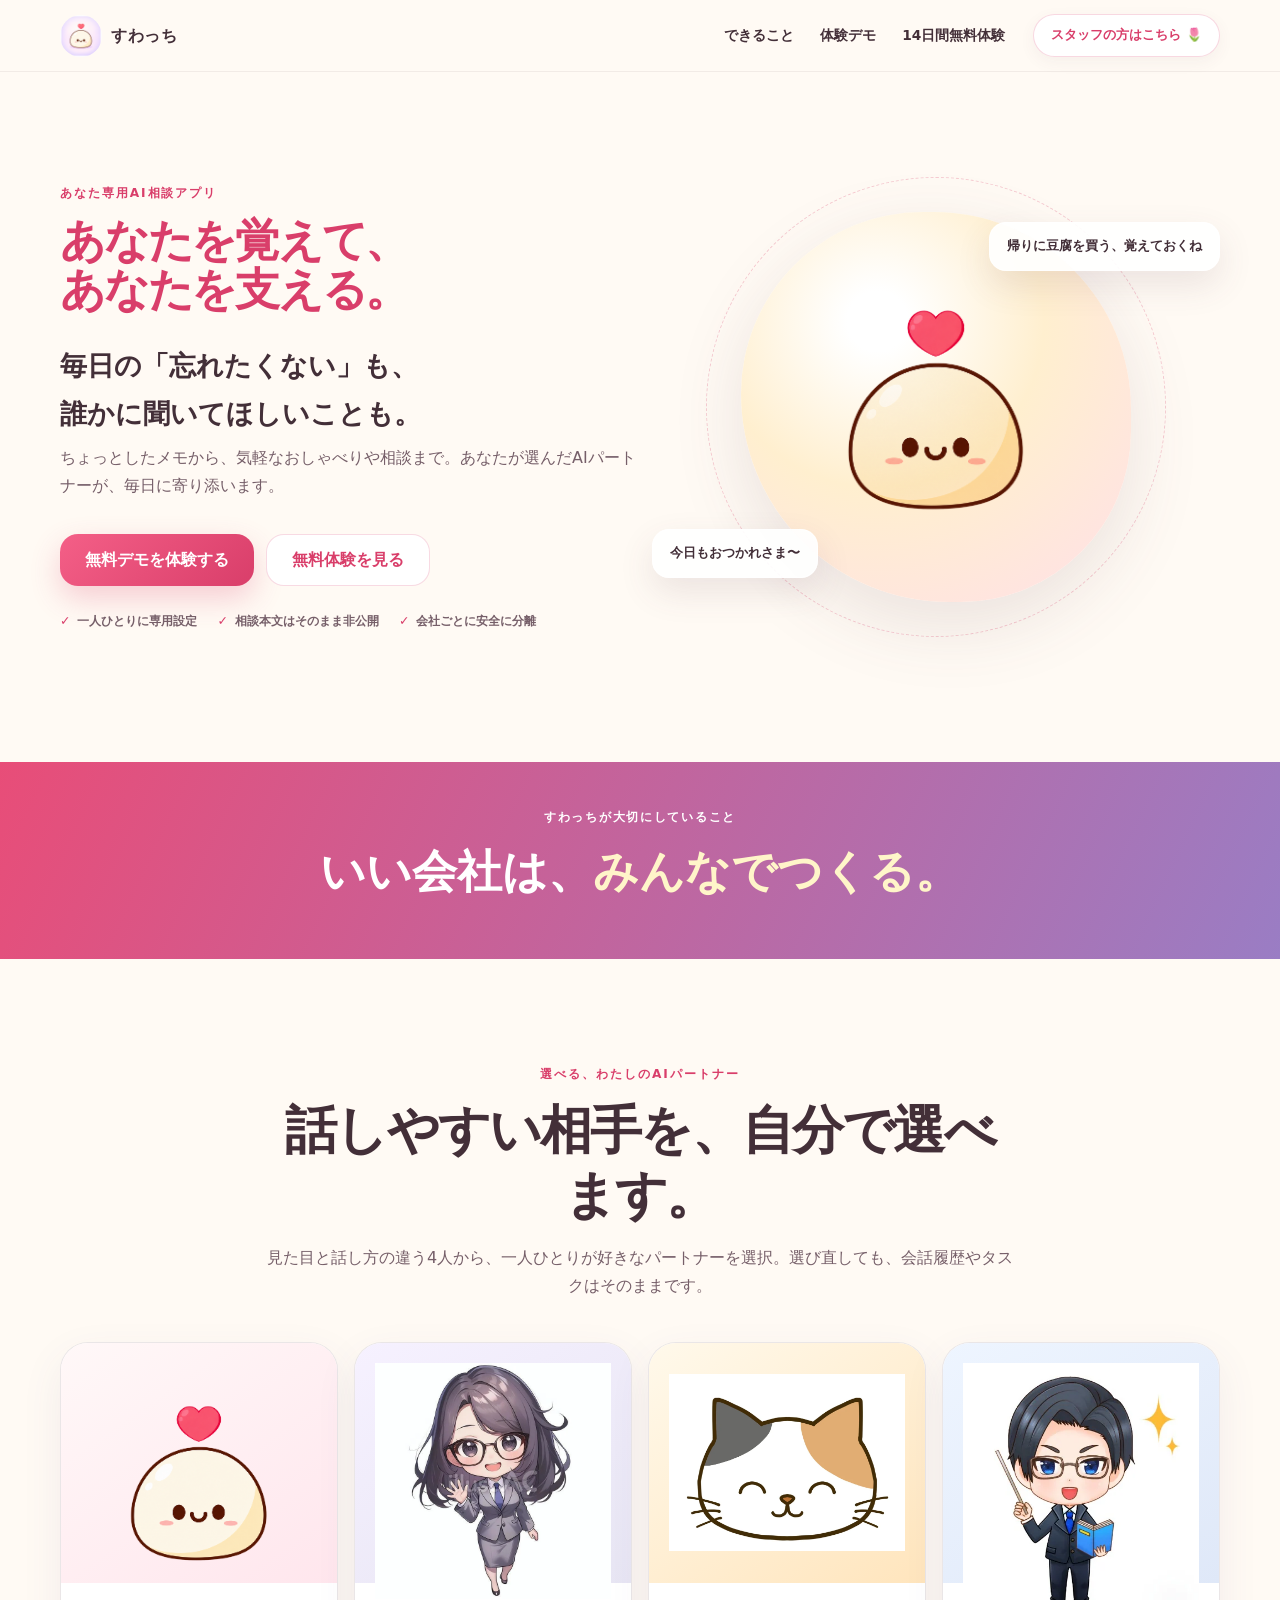
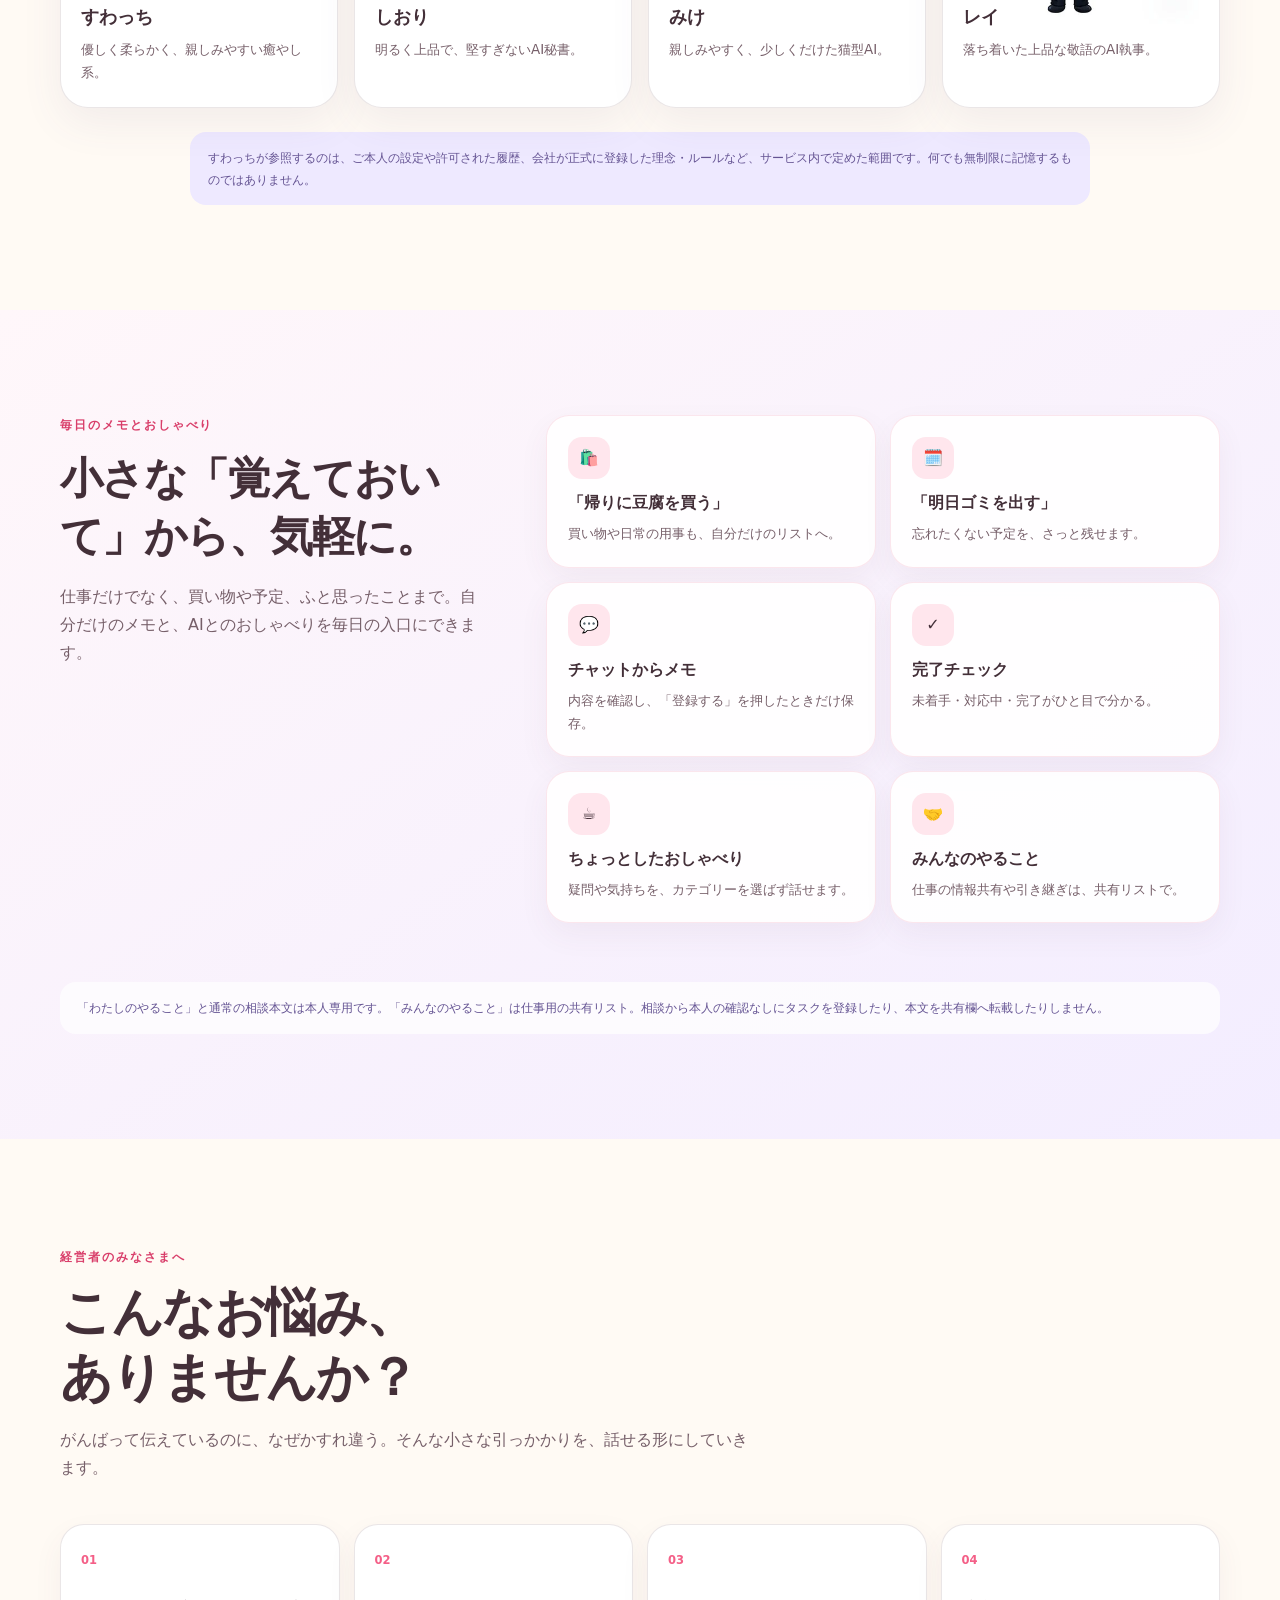
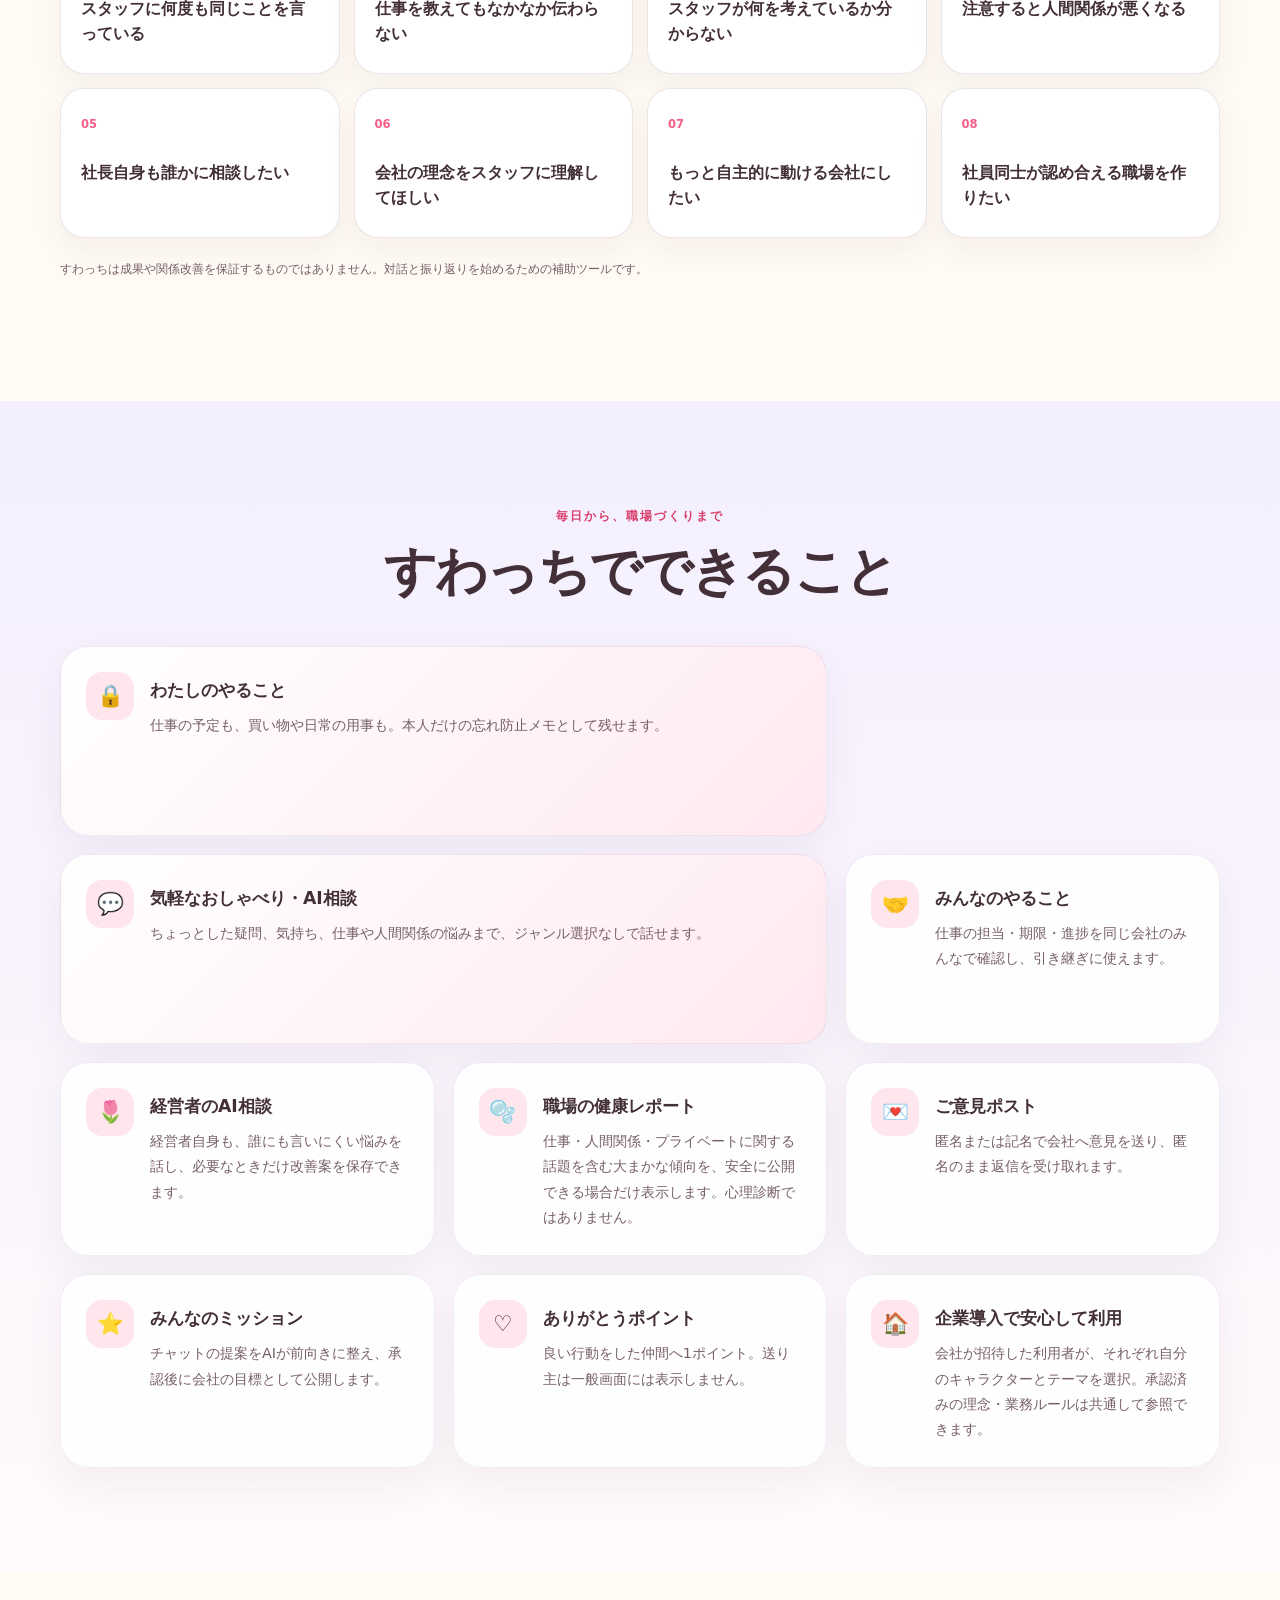
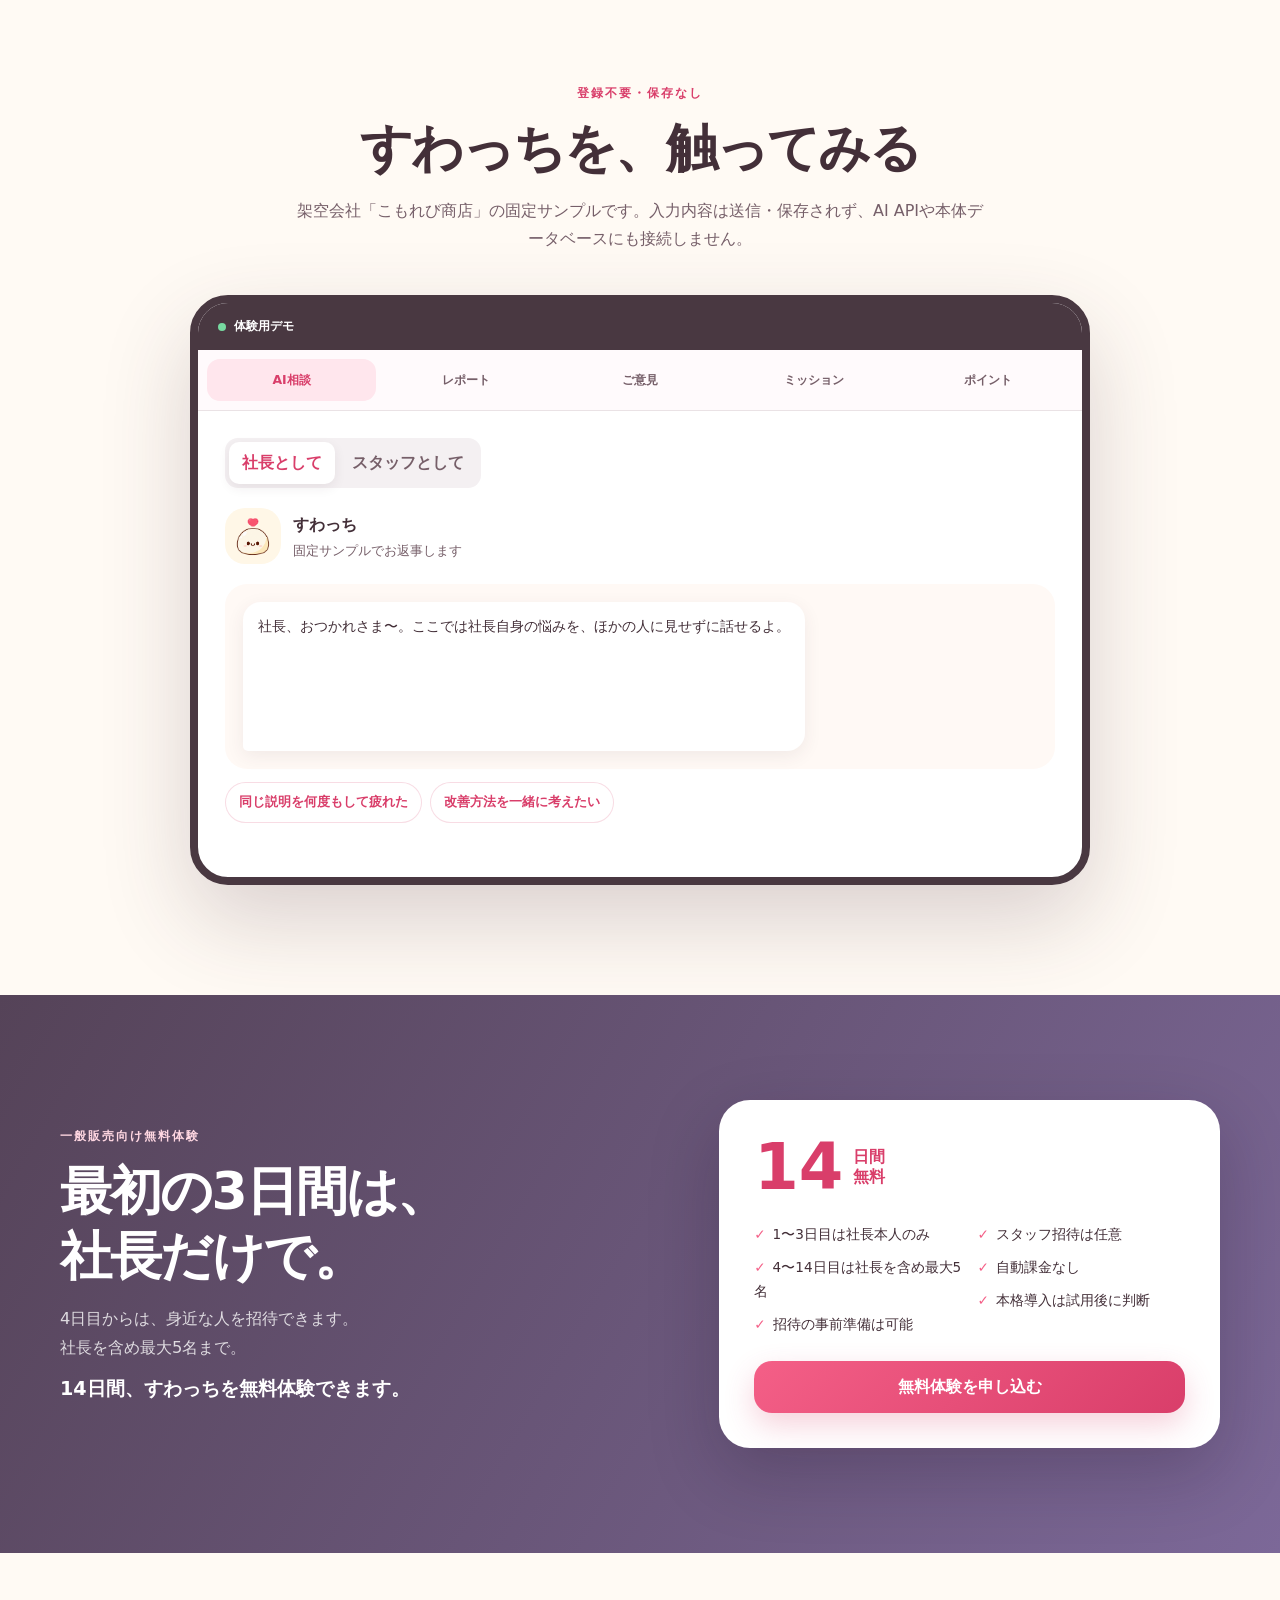
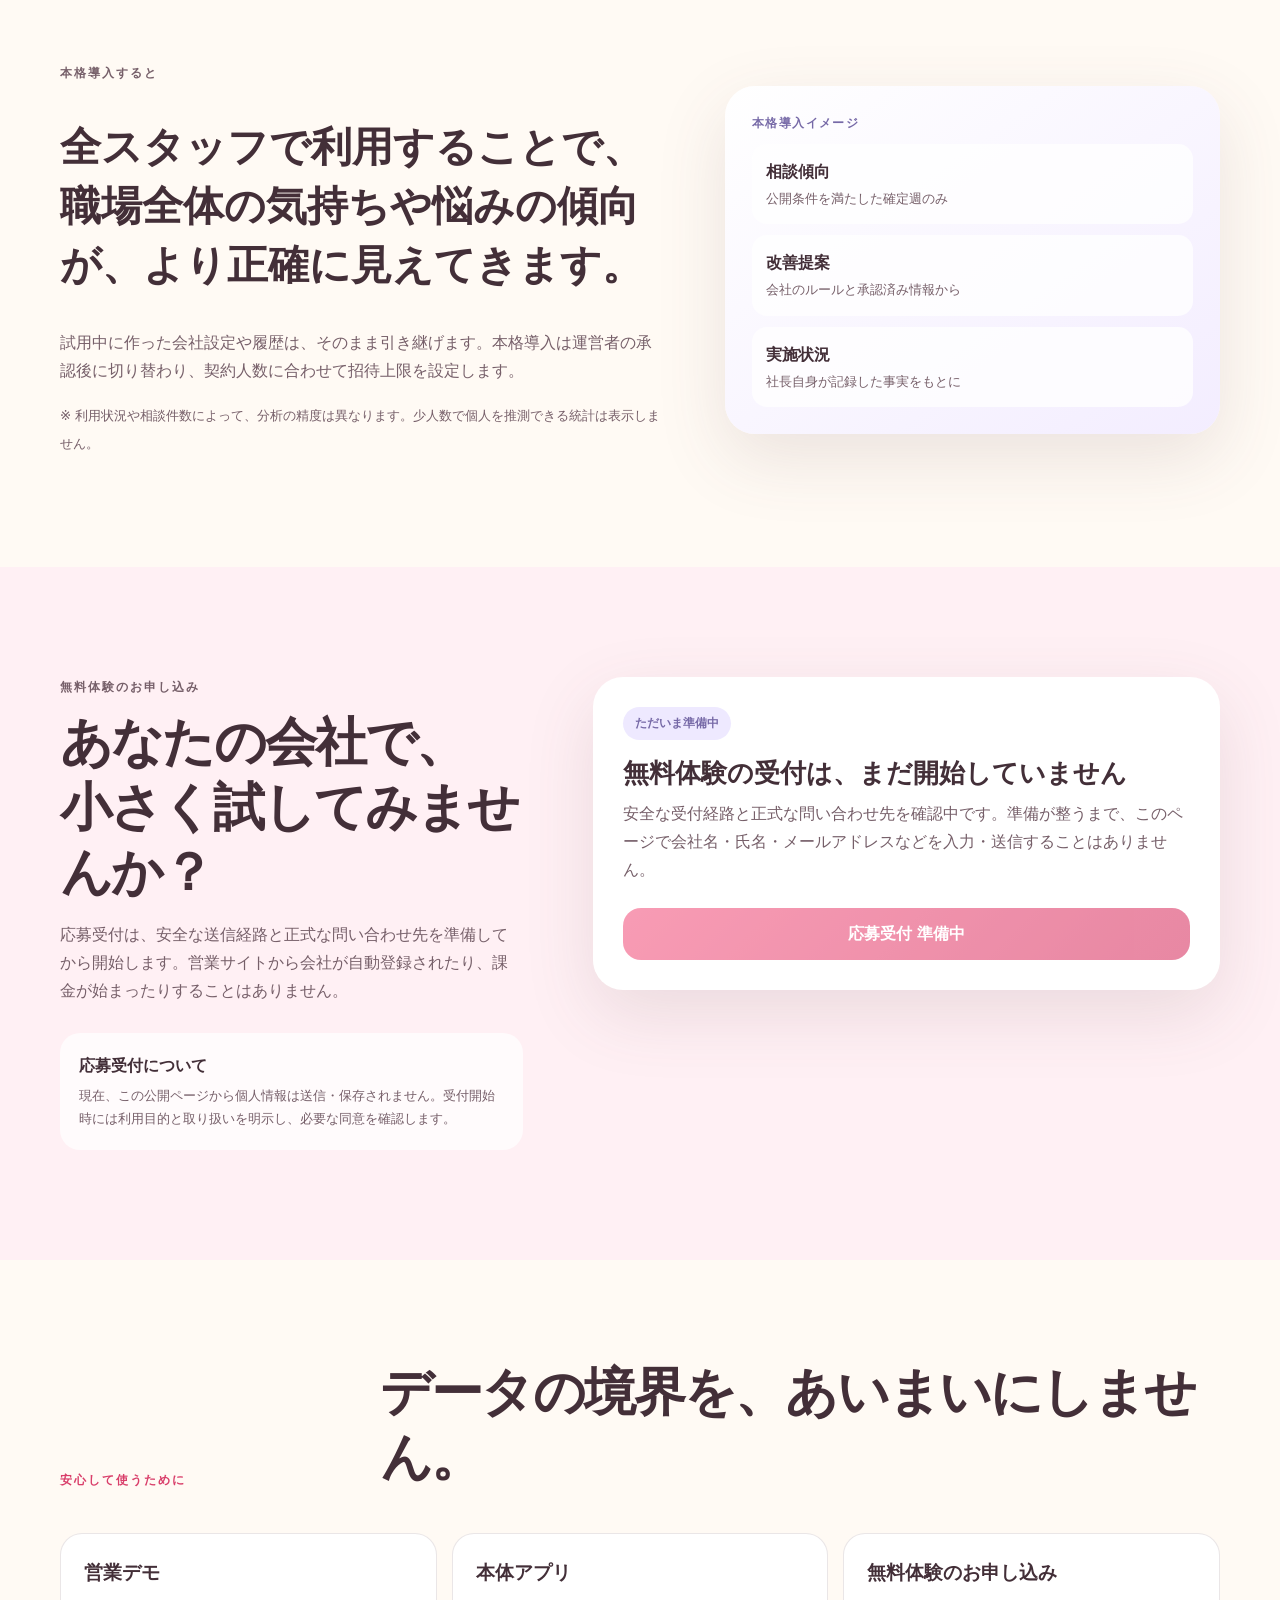
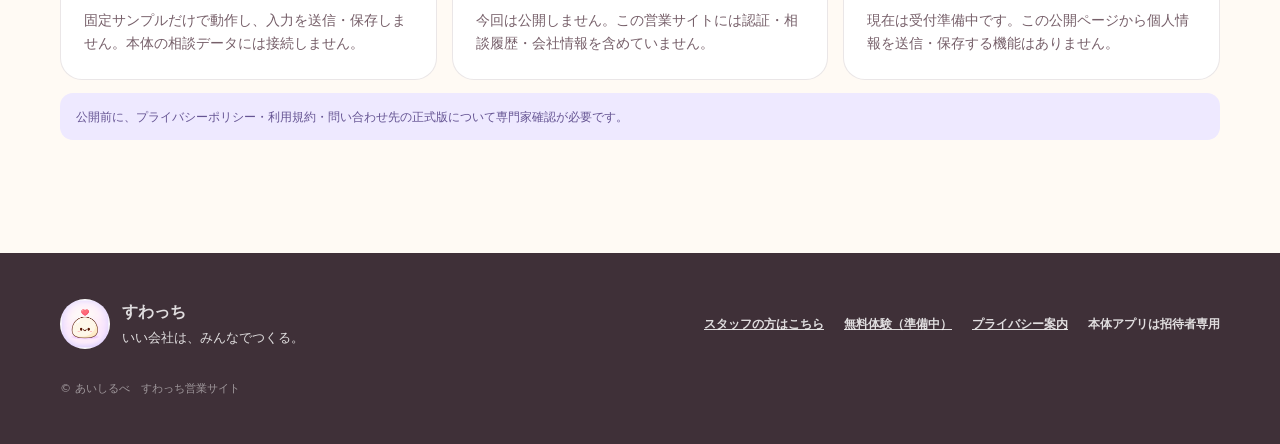
==== commit 3ebd3de8: "Refresh sales site around personal AI partner" ====
--- a/public/index.html
+++ b/public/index.html
@@ -3,13 +3,13 @@
   <head>
     <meta charset="utf-8" />
     <meta name="viewport" content="width=device-width, initial-scale=1, viewport-fit=cover" />
-    <title>すわっち｜仕事のメモも、ちょっとした相談も</title>
-    <meta name="description" content="会社専用AIアプリ『すわっち』。共有・本人専用のやることメモと、必要なときのAI相談をひとつに。" />
+    <title>すわっち｜あなたを覚えて、あなたを支える。</title>
+    <meta name="description" content="あなた専用AI相談アプリ『すわっち』。日常のメモ、気軽なおしゃべりや相談、会社のみんなとの情報共有を、選べるAIパートナーとひとつに。" />
     <meta name="theme-color" content="#fff8f4" />
     <meta property="og:type" content="website" />
     <meta property="og:locale" content="ja_JP" />
-    <meta property="og:title" content="すわっち｜仕事のメモも、ちょっとした相談も。" />
-    <meta property="og:description" content="みんなで共有するやることも、自分だけの忘れ防止メモも。必要なときはAIに相談できます。" />
+    <meta property="og:title" content="すわっち｜あなたを覚えて、あなたを支える。" />
+    <meta property="og:description" content="毎日の忘れたくないことから、気軽なおしゃべりや相談まで。あなたが選んだAIパートナーが寄り添います。" />
     <meta property="og:image" content="/assets/icon-512.png" />
     <link rel="icon" href="./assets/icon-192.png" />
     <link rel="apple-touch-icon" href="./assets/apple-touch-icon.png" />
@@ -33,23 +33,23 @@
     <main id="top">
       <section class="hero section-shell">
         <div class="hero-copy">
-          <p class="eyebrow">会社専用AI相談アプリ</p>
-          <h1 class="hero-title mobile-balanced-heading"><span class="heading-line">仕事のメモも、</span><span class="heading-line">ちょっとした相談も。</span><span class="heading-line">すわっちに話すだけ。</span></h1>
-          <p class="hero-lead">毎日の業務に使えて、困ったときはAIに話せる。</p>
-          <p class="hero-note">社長だけに入力の負担をかけず、スタッフも共有メモを登録できます。AI相談の本文は、共有タスクと分けて扱われます。</p>
+          <p class="eyebrow">あなた専用AI相談アプリ</p>
+          <h1 class="hero-title mobile-balanced-heading"><span class="heading-line">あなたを覚えて、</span><span class="heading-line">あなたを支える。</span></h1>
+          <p class="hero-lead">毎日の「忘れたくない」も、<br />誰かに聞いてほしいことも。</p>
+          <p class="hero-note">ちょっとしたメモから、気軽なおしゃべりや相談まで。あなたが選んだAIパートナーが、毎日に寄り添います。</p>
           <div class="hero-actions">
             <a class="primary-cta" href="#demo">無料デモを体験する</a>
             <a class="secondary-cta" href="#trial">無料体験を見る</a>
           </div>
           <div class="trust-row" aria-label="すわっちの特徴">
-            <span>相談本文はそのまま非公開</span><span>会社ごとに分離</span><span>自動課金なし</span>
+            <span>一人ひとりに専用設定</span><span>相談本文はそのまま非公開</span><span>会社ごとに安全に分離</span>
           </div>
         </div>
         <div class="hero-visual" aria-label="すわっちのキャラクター">
           <div class="hero-orbit orbit-one"></div><div class="hero-orbit orbit-two"></div>
           <div class="mascot-halo"><img src="./assets/suwacchi-mascot.png" alt="ふわふわ浮かぶ、すわっち" /></div>
-          <div class="speech-card speech-one">今日は、どんな一日だった？</div>
-          <div class="speech-card speech-two">一緒に整理してみよう〜</div>
+          <div class="speech-card speech-one">帰りに豆腐を買う、覚えておくね</div>
+          <div class="speech-card speech-two">今日もおつかれさま〜</div>
         </div>
       </section>
 
@@ -58,18 +58,33 @@
         <h2 class="mobile-balanced-heading"><span class="heading-line">いい会社は、</span><span class="heading-line brand-emphasis">みんなでつくる。</span></h2>
       </section>
 
+      <section class="partner-section section-shell" aria-labelledby="partner-title">
+        <div class="section-heading centered">
+          <p class="eyebrow">選べる、わたしのAIパートナー</p>
+          <h2 id="partner-title">話しやすい相手を、自分で選べます。</h2>
+          <p>見た目と話し方の違う4人から、一人ひとりが好きなパートナーを選択。選び直しても、会話履歴やタスクはそのままです。</p>
+        </div>
+        <div class="partner-grid">
+          <article class="partner-card partner-suwacchi"><div class="partner-image"><img src="./assets/suwacchi-mascot.png" alt="すわっち" /></div><div><h3>すわっち</h3><p>優しく柔らかく、親しみやすい癒やし系。</p></div></article>
+          <article class="partner-card partner-shiori"><div class="partner-image"><img src="./assets/characters/shiori/wave.webp" alt="手を振る、しおり" /></div><div><h3>しおり</h3><p>明るく上品で、堅すぎないAI秘書。</p></div></article>
+          <article class="partner-card partner-mike"><div class="partner-image"><img src="./assets/characters/mike/smile.webp" alt="笑顔のみけ" /></div><div><h3>みけ</h3><p>親しみやすく、少しくだけた猫型AI。</p></div></article>
+          <article class="partner-card partner-rei"><div class="partner-image"><img src="./assets/characters/rei/book.webp" alt="本を持つレイ" /></div><div><h3>レイ</h3><p>落ち着いた上品な敬語のAI執事。</p></div></article>
+        </div>
+        <p class="memory-note">すわっちが参照するのは、ご本人の設定や許可された履歴、会社が正式に登録した理念・ルールなど、サービス内で定めた範囲です。何でも無制限に記憶するものではありません。</p>
+      </section>
+
       <section class="task-feature-section" aria-labelledby="task-feature-title">
         <div class="section-shell task-feature-layout">
-          <div class="task-feature-copy"><p class="eyebrow">新機能・やることメモ</p><h2 id="task-feature-title">毎日の「忘れない」と<br />「引き継げる」を、かんたんに。</h2><p>みんなで共有するやることも、自分だけの忘れ防止メモも。すわっちなら、日々の業務の引き継ぎも簡単にできます。</p></div>
+          <div class="task-feature-copy"><p class="eyebrow">毎日のメモとおしゃべり</p><h2 id="task-feature-title">小さな「覚えておいて」から、気軽に。</h2><p>仕事だけでなく、買い物や予定、ふと思ったことまで。自分だけのメモと、AIとのおしゃべりを毎日の入口にできます。</p></div>
           <div class="task-feature-grid">
-            <article><span>🤝</span><strong>共有できる仕事メモ</strong><p>同じ会社のみんなで登録・確認。</p></article>
-            <article><span>🔒</span><strong>本人専用のメモ</strong><p>社長にも表示されない忘れ防止。</p></article>
-            <article><span>💬</span><strong>チャットから登録</strong><p>共有範囲と内容を確認してから保存。</p></article>
+            <article><span>🛍️</span><strong>「帰りに豆腐を買う」</strong><p>買い物や日常の用事も、自分だけのリストへ。</p></article>
+            <article><span>🗓️</span><strong>「明日ゴミを出す」</strong><p>忘れたくない予定を、さっと残せます。</p></article>
+            <article><span>💬</span><strong>チャットからメモ</strong><p>内容を確認し、「登録する」を押したときだけ保存。</p></article>
             <article><span>✓</span><strong>完了チェック</strong><p>未着手・対応中・完了がひと目で分かる。</p></article>
-            <article><span>🌅</span><strong>パートスタッフへの引き継ぎ</strong><p>出勤したときに未完了と新着を確認。</p></article>
-            <article><span>🌱</span><strong>社長だけに負担をかけない</strong><p>社長もスタッフも、必要な人が登録できる。</p></article>
-          </div>
-          <p class="task-privacy-line">業務の共有メモと秘密のAI相談は、別のデータとして管理します。相談本文が共有タスクへ勝手に転載されることはありません。</p>
+            <article><span>☕</span><strong>ちょっとしたおしゃべり</strong><p>疑問や気持ちを、カテゴリーを選ばず話せます。</p></article>
+            <article><span>🤝</span><strong>みんなのやること</strong><p>仕事の情報共有や引き継ぎは、共有リストで。</p></article>
+          </div>
+          <p class="task-privacy-line">「わたしのやること」と通常の相談本文は本人専用です。「みんなのやること」は仕事用の共有リスト。相談から本人の確認なしにタスクを登録したり、本文を共有欄へ転載したりしません。</p>
         </div>
       </section>
 
@@ -95,18 +110,19 @@
       <section id="features" class="feature-section">
         <div class="section-shell">
           <div class="section-heading centered">
-            <p class="eyebrow">相談から、職場づくりまで</p>
+            <p class="eyebrow">毎日から、職場づくりまで</p>
             <h2>すわっちでできること</h2>
           </div>
           <div class="feature-grid">
-            <article class="feature-card feature-main"><span class="feature-icon">✓</span><div><h3>やることメモ</h3><p>みんなの仕事メモと、本人だけの忘れ防止メモ。期限・担当・進捗をスマホで簡単に確認できます。</p></div></article>
-            <article class="feature-card feature-main"><span class="feature-icon">💬</span><div><h3>スタッフ用AI相談</h3><p>仕事、人間関係、日々の愚痴を、ジャンル選択なしですぐに話せます。</p></div></article>
-            <article class="feature-card"><span class="feature-icon">🌷</span><div><h3>社長用AI相談</h3><p>経営者自身の悩みを相談し、必要なときだけ改善案を保存・管理できます。</p></div></article>
+            <article class="feature-card feature-main"><span class="feature-icon">🔒</span><div><h3>わたしのやること</h3><p>仕事の予定も、買い物や日常の用事も。本人だけの忘れ防止メモとして残せます。</p></div></article>
+            <article class="feature-card feature-main"><span class="feature-icon">💬</span><div><h3>気軽なおしゃべり・AI相談</h3><p>ちょっとした疑問、気持ち、仕事や人間関係の悩みまで、ジャンル選択なしで話せます。</p></div></article>
+            <article class="feature-card"><span class="feature-icon">🤝</span><div><h3>みんなのやること</h3><p>仕事の担当・期限・進捗を同じ会社のみんなで確認し、引き継ぎに使えます。</p></div></article>
+            <article class="feature-card"><span class="feature-icon">🌷</span><div><h3>経営者のAI相談</h3><p>経営者自身も、誰にも言いにくい悩みを話し、必要なときだけ改善案を保存できます。</p></div></article>
             <article class="feature-card"><span class="feature-icon">🫧</span><div><h3>職場の健康レポート</h3><p>仕事・人間関係・プライベートに関する話題を含む大まかな傾向を、安全に公開できる場合だけ表示します。心理診断ではありません。</p></div></article>
             <article class="feature-card"><span class="feature-icon">💌</span><div><h3>ご意見ポスト</h3><p>匿名または記名で会社へ意見を送り、匿名のまま返信を受け取れます。</p></div></article>
             <article class="feature-card"><span class="feature-icon">⭐</span><div><h3>みんなのミッション</h3><p>チャットの提案をAIが前向きに整え、承認後に会社の目標として公開します。</p></div></article>
             <article class="feature-card"><span class="feature-icon">♡</span><div><h3>ありがとうポイント</h3><p>良い行動をした仲間へ1ポイント。送り主は一般画面には表示しません。</p></div></article>
-            <article class="feature-card"><span class="feature-icon">🏠</span><div><h3>会社専用のAI</h3><p>理念、判断基準、社内ルール、AIの名前や話し方を会社ごとに設定できます。</p></div></article>
+            <article class="feature-card"><span class="feature-icon">🏠</span><div><h3>企業導入で安心して利用</h3><p>会社が招待した利用者が、それぞれ自分のキャラクターとテーマを選択。承認済みの理念・業務ルールは共通して参照できます。</p></div></article>
           </div>
         </div>
       </section>
--- a/public/styles.css
+++ b/public/styles.css
@@ -63,6 +63,21 @@
 .brand-statement p { margin: 0; font-size: .78rem; font-weight: 800; letter-spacing: .14em; }
 .brand-statement h2 { margin: 5px 0 0; font-size: clamp(1.7rem, 4vw, 2.8rem); }
 .brand-statement h2 .brand-emphasis { color: #fff5c9; }
+
+.partner-section { padding-block: 105px; }
+.partner-section .section-heading { max-width: 760px; }
+.partner-grid { display: grid; grid-template-columns: repeat(4, minmax(0, 1fr)); gap: 16px; }
+.partner-card { overflow: hidden; border: 1px solid var(--line); border-radius: 28px; background: #fff; box-shadow: 0 15px 42px rgba(93,76,123,.08); }
+.partner-image { display: grid; place-items: center; height: 240px; padding: 20px; background: linear-gradient(145deg, #fff8fb, #f3edff); }
+.partner-image img { width: 100%; height: 100%; object-fit: contain; }
+.partner-suwacchi .partner-image { background: linear-gradient(145deg, #fff8f8, #ffe6ed); }
+.partner-shiori .partner-image { background: linear-gradient(145deg, #f6f1ff, #e7e5f3); }
+.partner-mike .partner-image { background: linear-gradient(145deg, #fff9eb, #ffe5bd); }
+.partner-rei .partner-image { background: linear-gradient(145deg, #eef5ff, #dfe8f8); }
+.partner-card > div:last-child { padding: 18px 20px 22px; }
+.partner-card h3 { margin: 0 0 5px; font-size: 1.15rem; }
+.partner-card p { margin: 0; color: var(--muted); font-size: .84rem; }
+.memory-note { max-width: 900px; margin: 24px auto 0; padding: 15px 18px; border-radius: 16px; color: #655493; background: var(--lavender); font-size: .78rem; }
 
 .task-feature-section { padding-block: 105px; background: linear-gradient(145deg, #fff7fa, #f3edff); }
 .task-feature-layout { display: grid; grid-template-columns: .78fr 1.22fr; gap: 55px; align-items: start; }
@@ -294,6 +309,7 @@
   .staff-hero-visual { min-height: 420px; }
   .staff-consult-layout { grid-template-columns: 1fr; gap: 30px; }
   .staff-more-grid { grid-template-columns: 1fr; }
+  .partner-grid { grid-template-columns: repeat(2, minmax(0, 1fr)); }
 }
 
 @media (max-width: 620px) {
@@ -315,15 +331,21 @@
   .speech-card { font-size: .7rem; }
   .speech-one { top: 32px; right: -3px; }
   .speech-two { left: -3px; bottom: 42px; }
-  .worries, .feature-section, .demo-section, .trial-section, .full-report, .apply-section, .privacy-section, .task-feature-section { padding-block: 72px; }
+  .worries, .feature-section, .demo-section, .trial-section, .full-report, .apply-section, .privacy-section, .task-feature-section, .partner-section { padding-block: 72px; }
   .worry-grid, .feature-grid, .privacy-grid { grid-template-columns: 1fr; }
   .worry-grid article { min-height: 115px; }
   .worry-grid p { margin-top: 14px; }
   .feature-card.feature-main { grid-column: auto; }
   .feature-card { min-height: auto; }
   .task-feature-grid { grid-template-columns: 1fr; }
-  .demo-device { border-width: 5px; border-radius: 26px; }
-  .demo-tabs { display: flex; overflow-x: auto; justify-content: flex-start; }
+  .partner-grid { grid-template-columns: 1fr 1fr; gap: 11px; }
+  .partner-card { border-radius: 22px; }
+  .partner-image { height: 170px; padding: 12px; }
+  .partner-card > div:last-child { padding: 14px; }
+  .partner-card h3 { font-size: 1rem; }
+  .partner-card p { font-size: .75rem; line-height: 1.6; }
+  .demo-device { min-width: 0; max-width: 100%; border-width: 5px; border-radius: 26px; }
+  .demo-tabs { display: flex; width: 100%; max-width: 100%; min-width: 0; overflow-x: auto; justify-content: flex-start; contain: inline-size; overscroll-behavior-inline: contain; }
   .demo-tabs button { flex: 0 0 auto; padding-inline: 13px; }
   .demo-panel { padding: 18px 14px 23px; }
   .demo-role-switch { display: flex; }
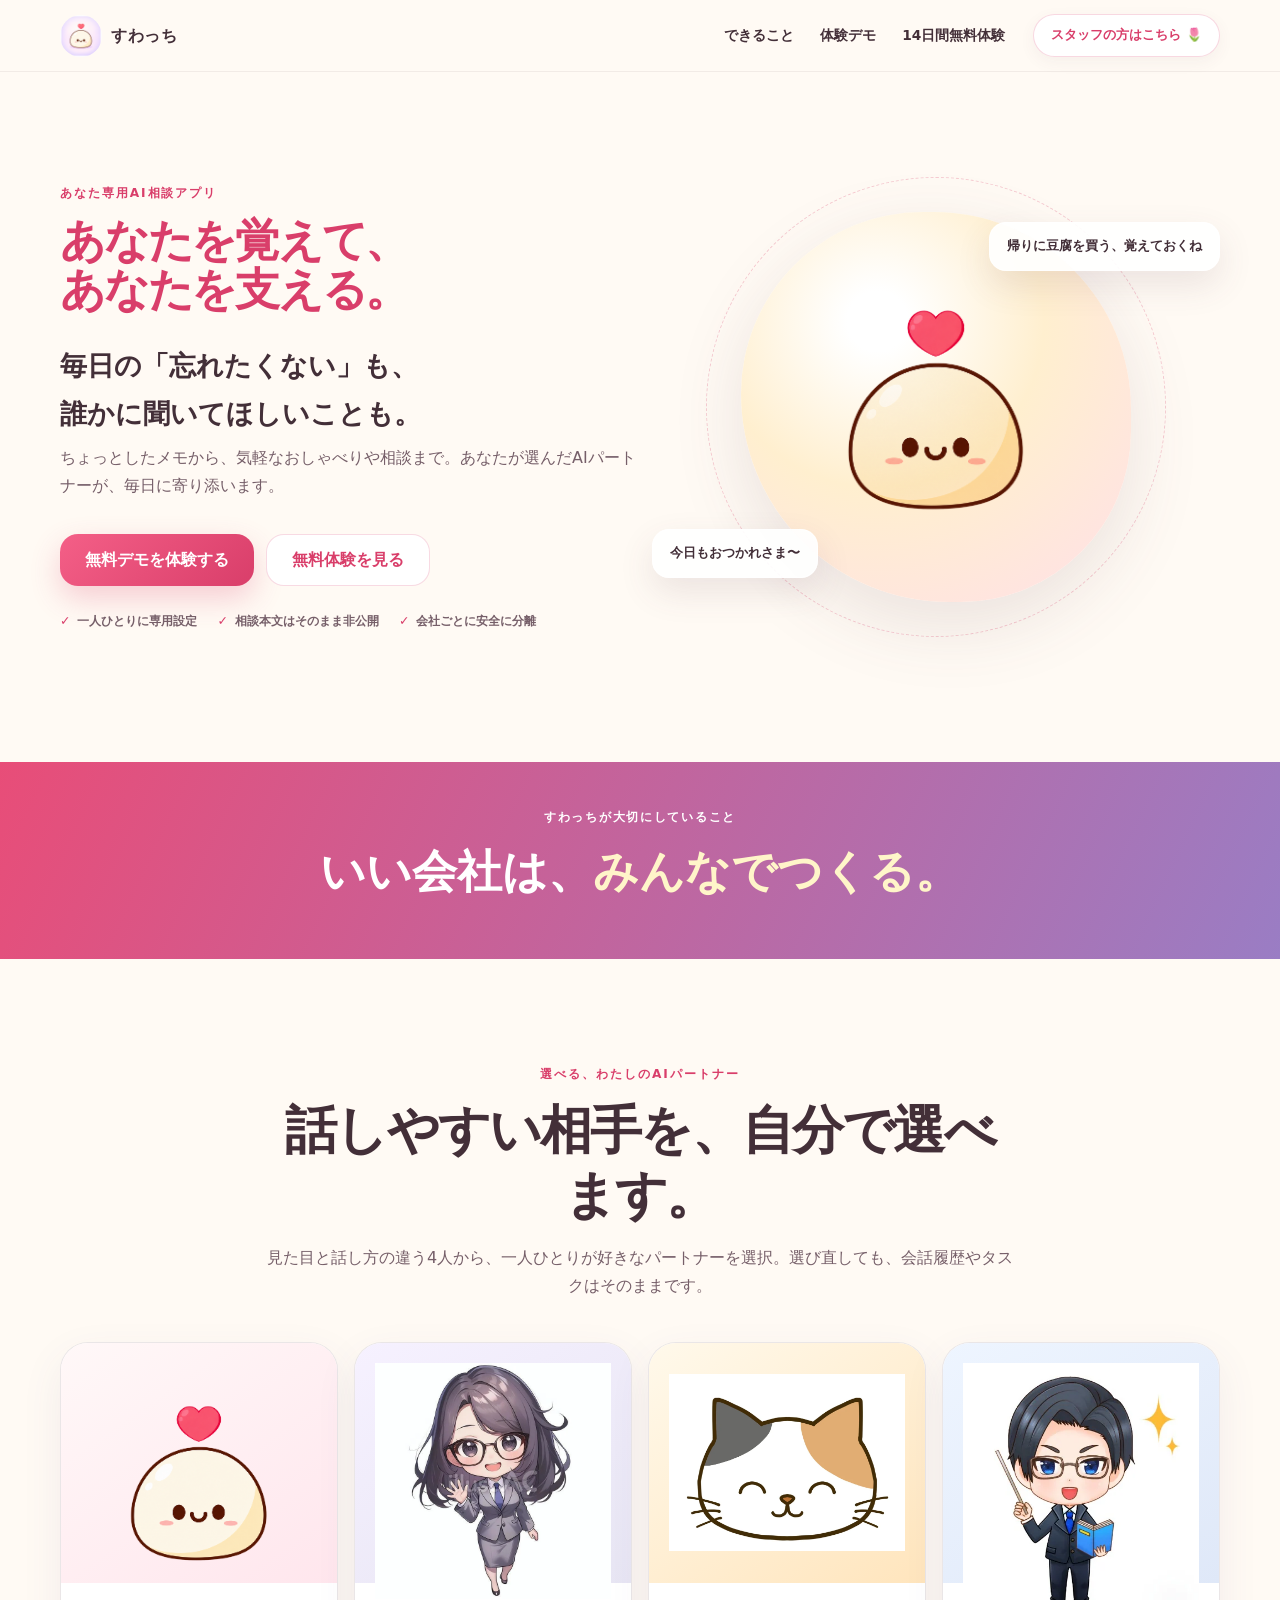
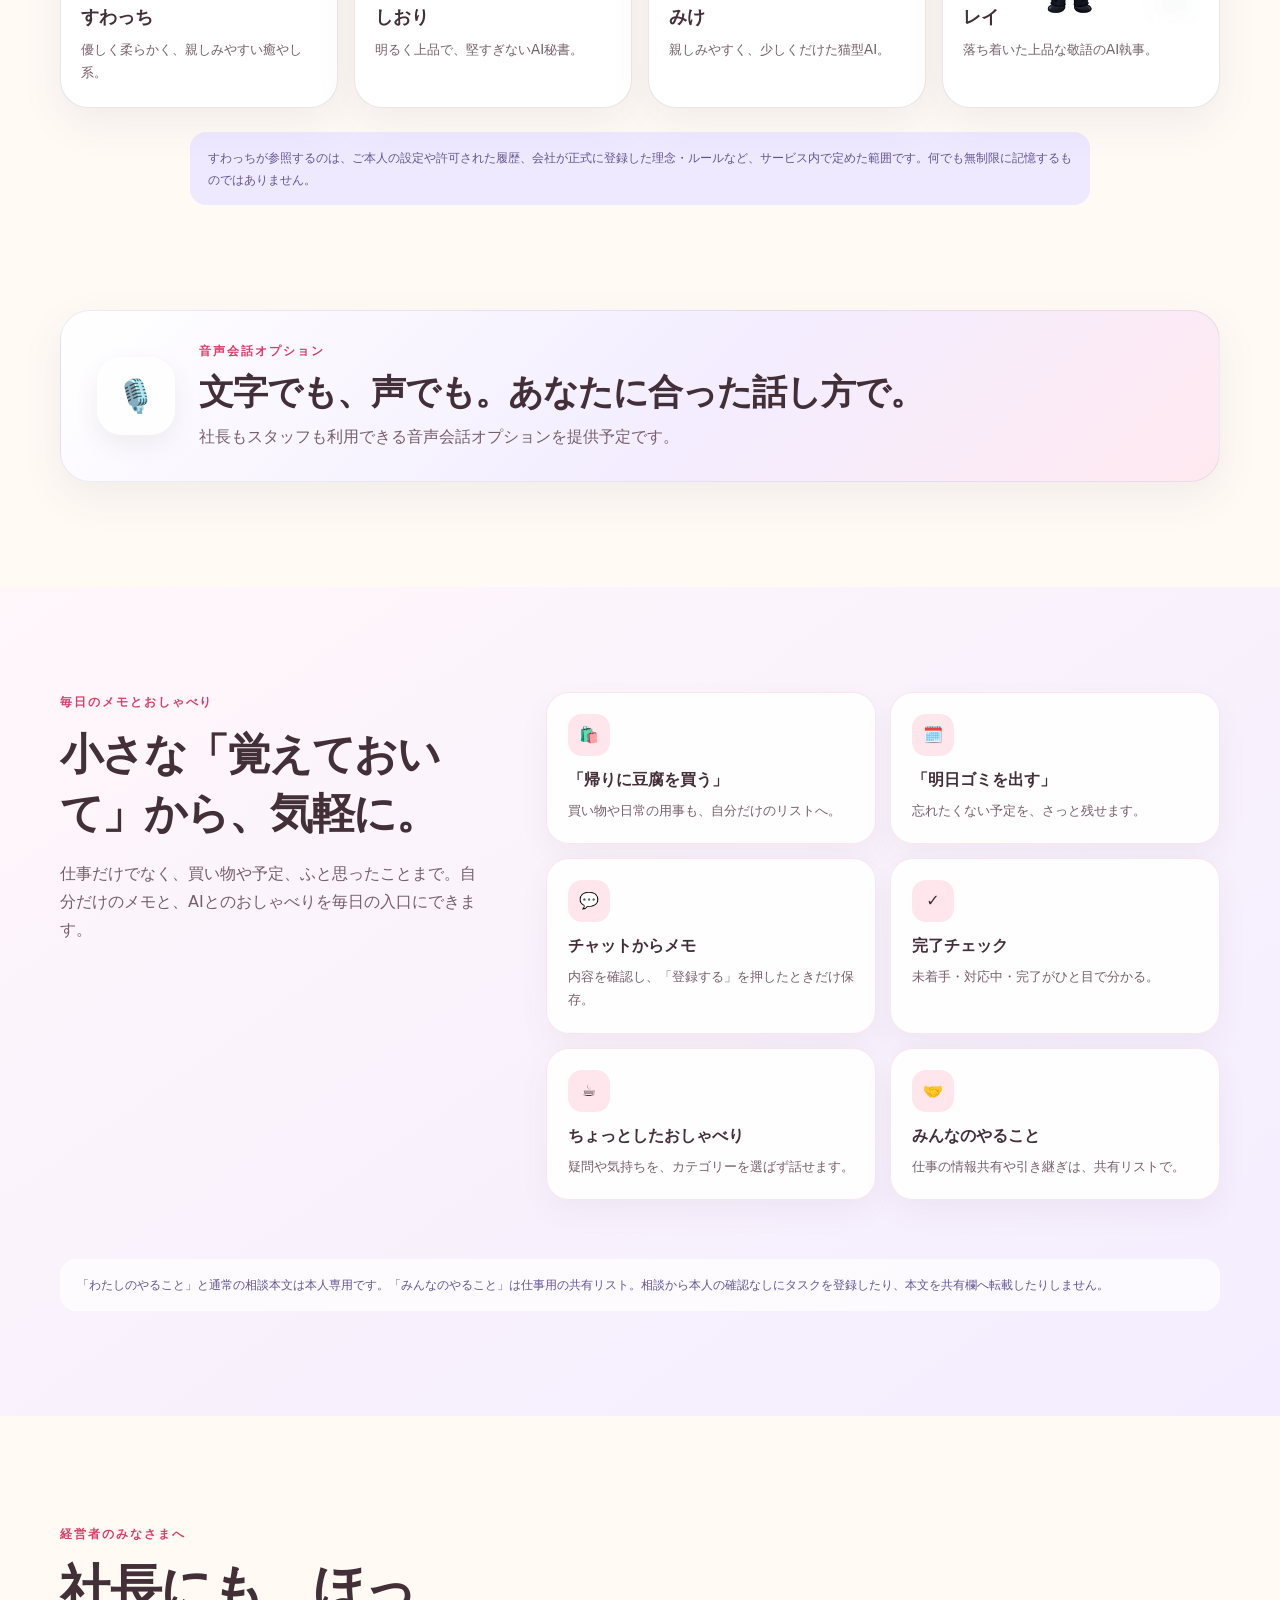
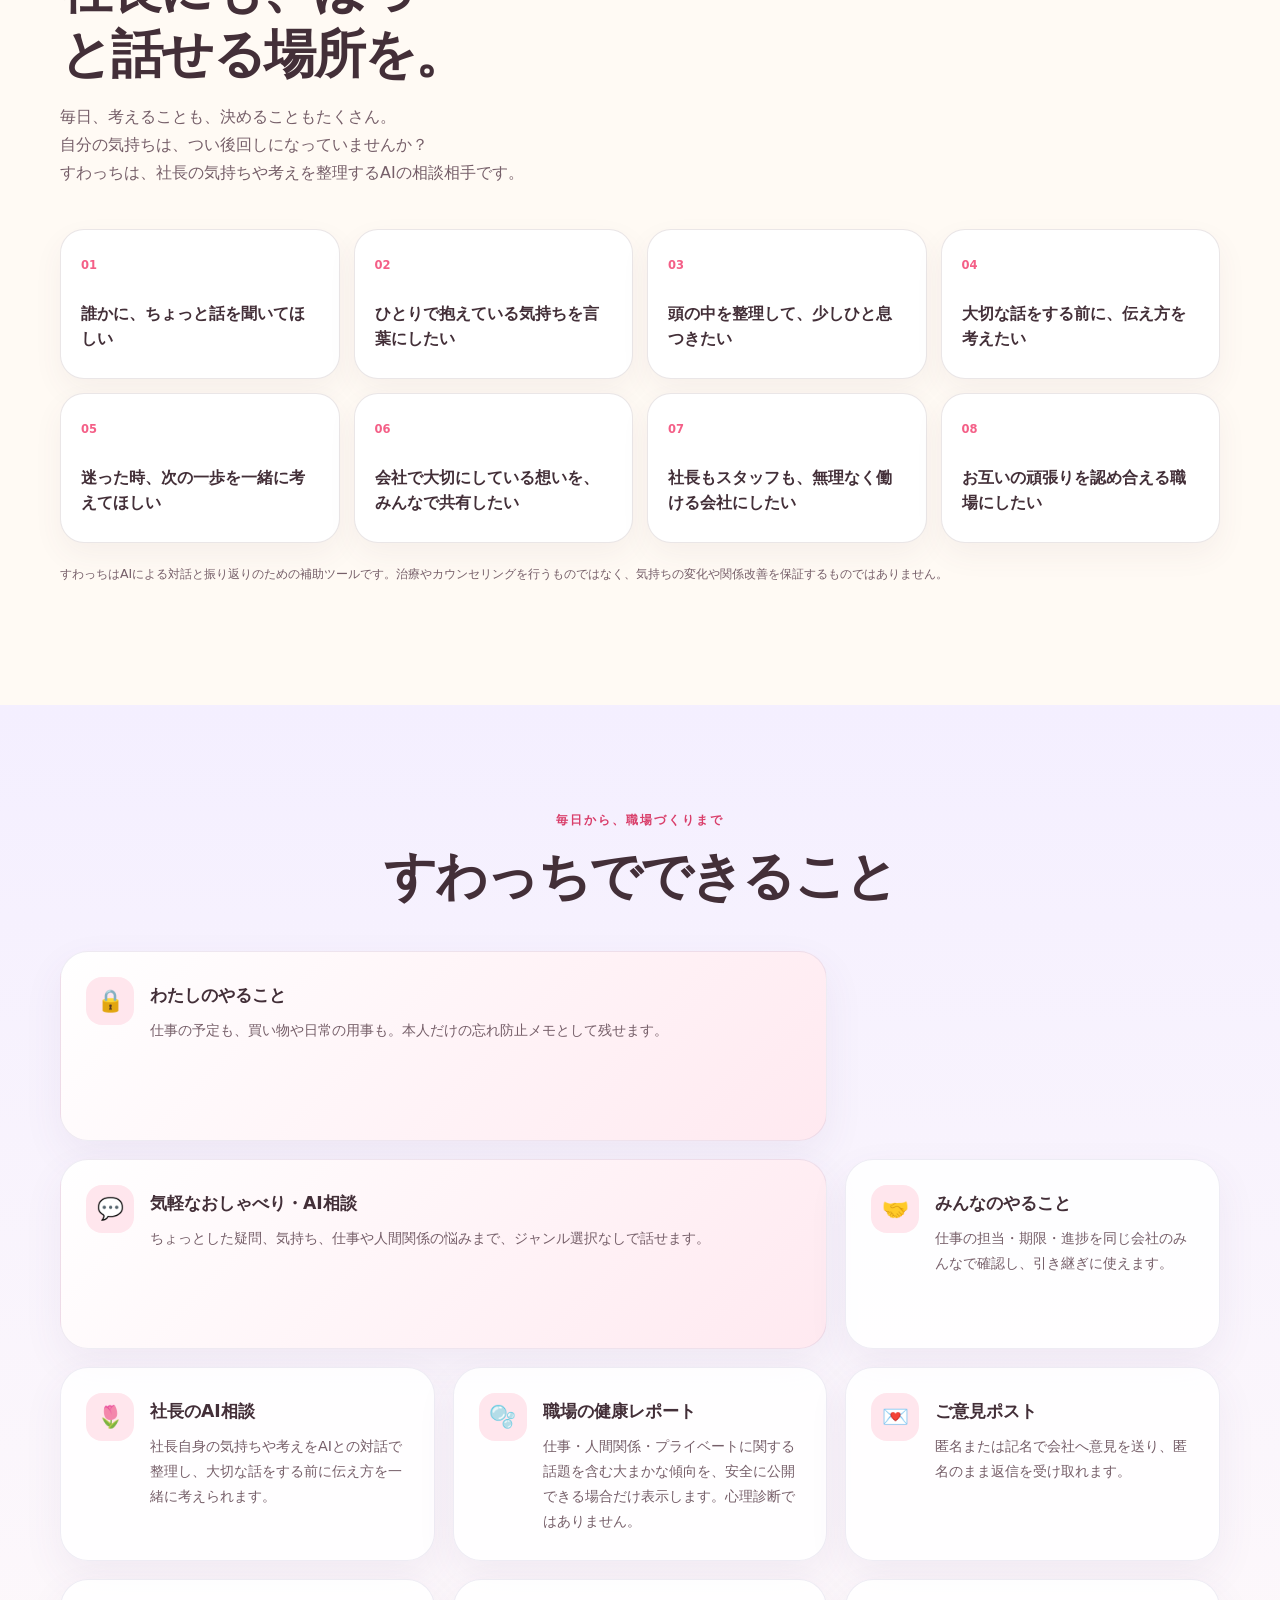
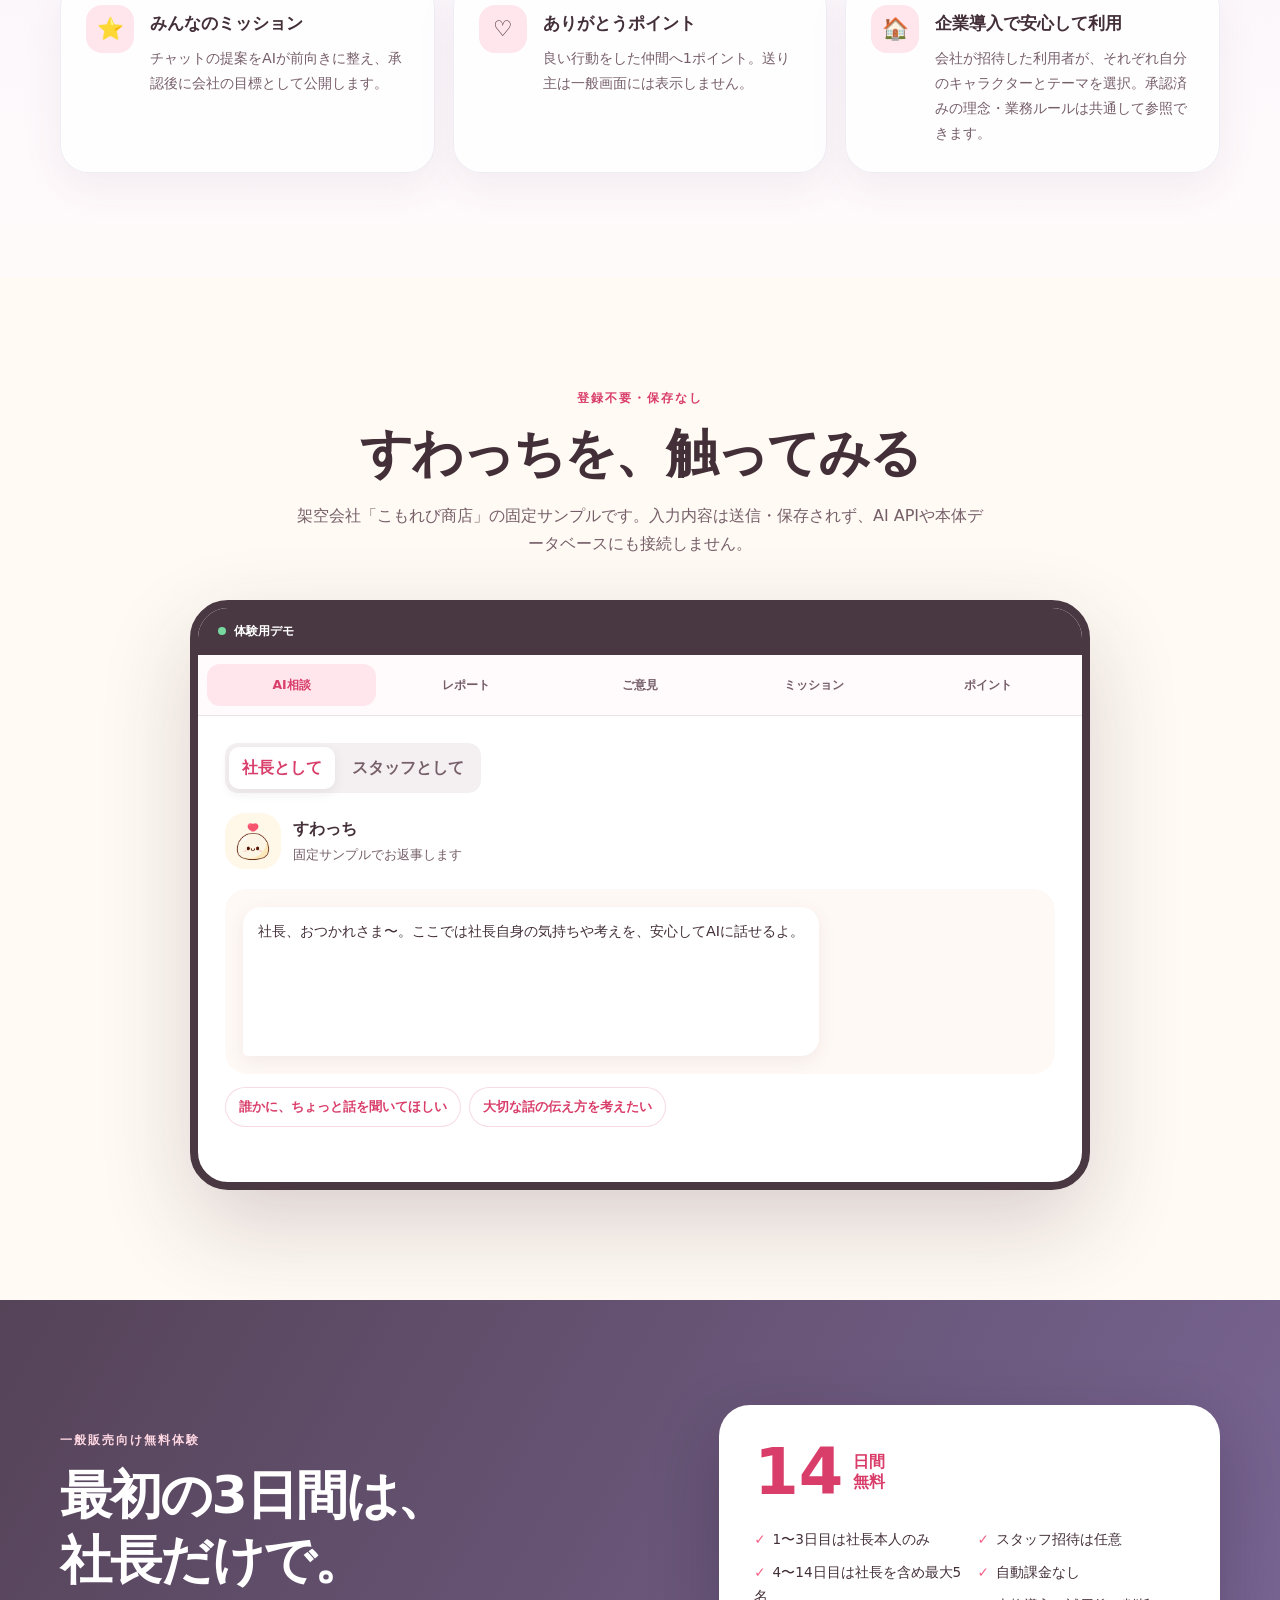
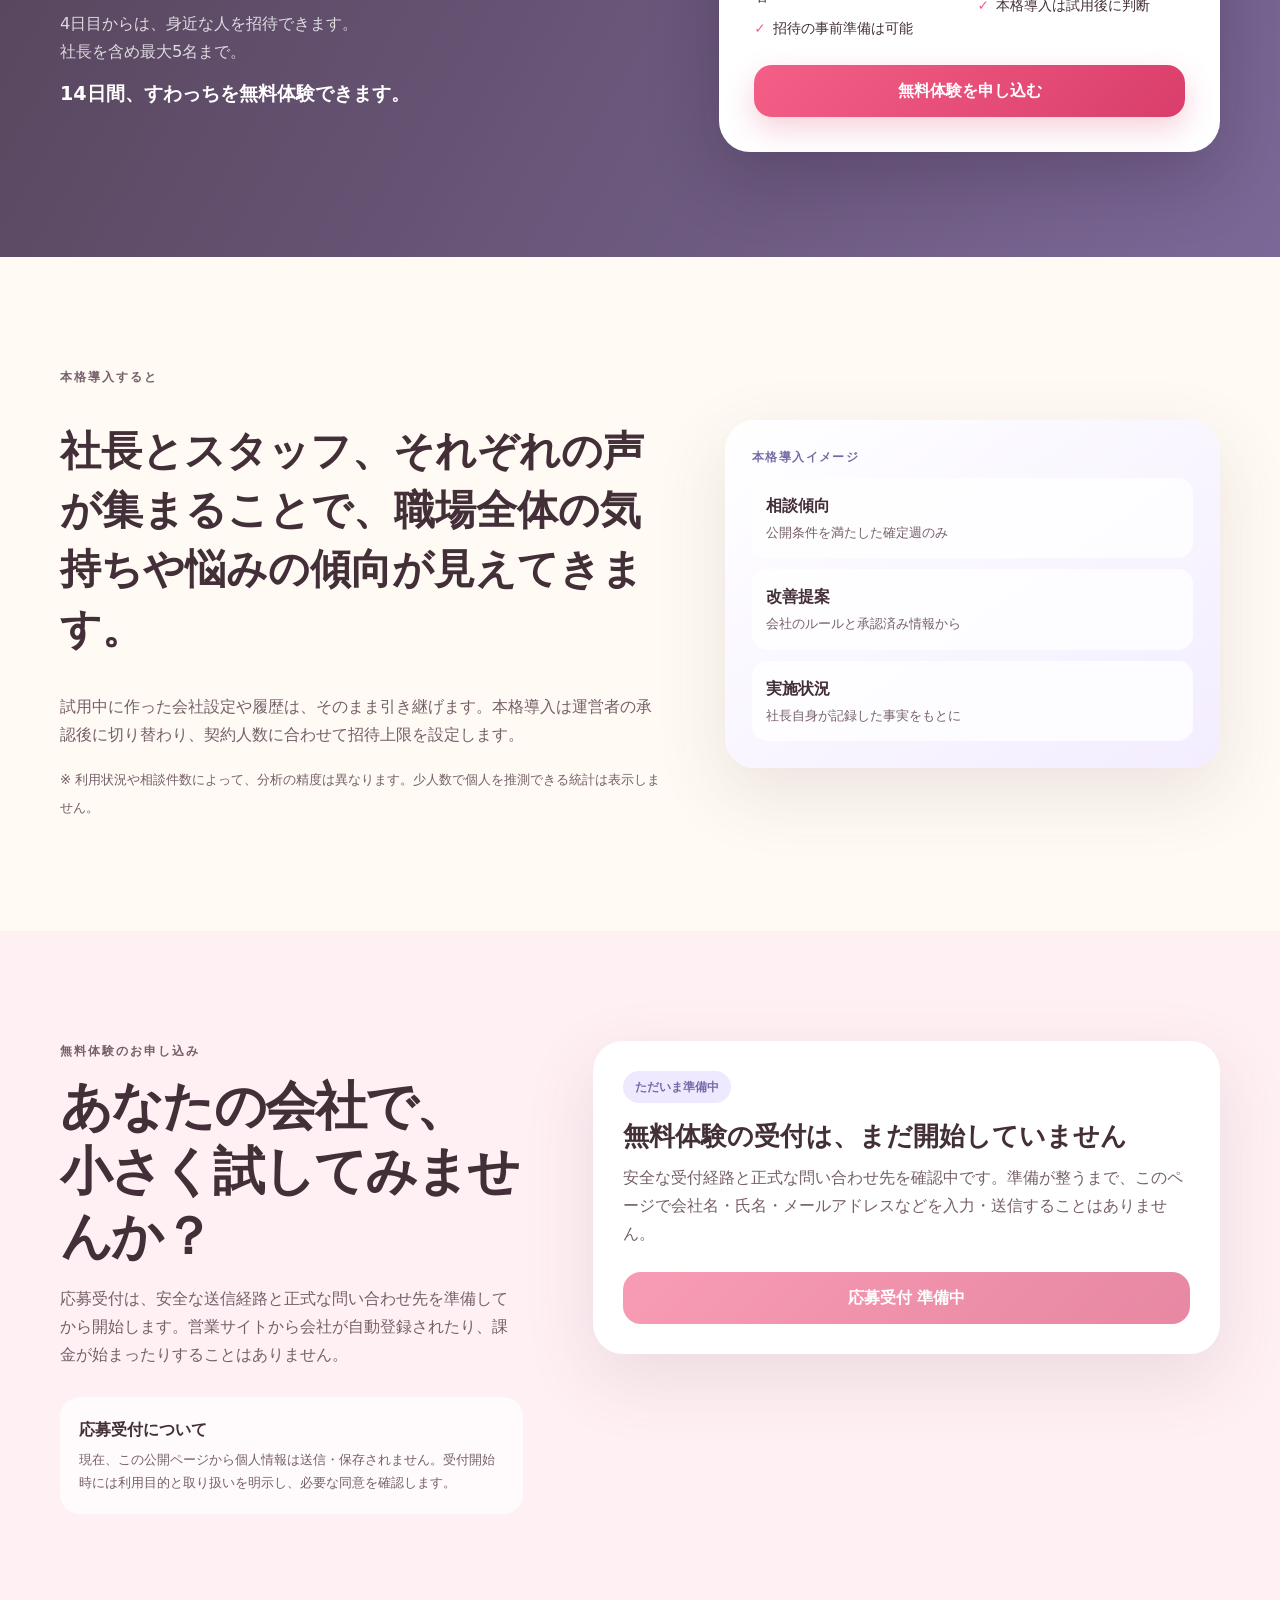
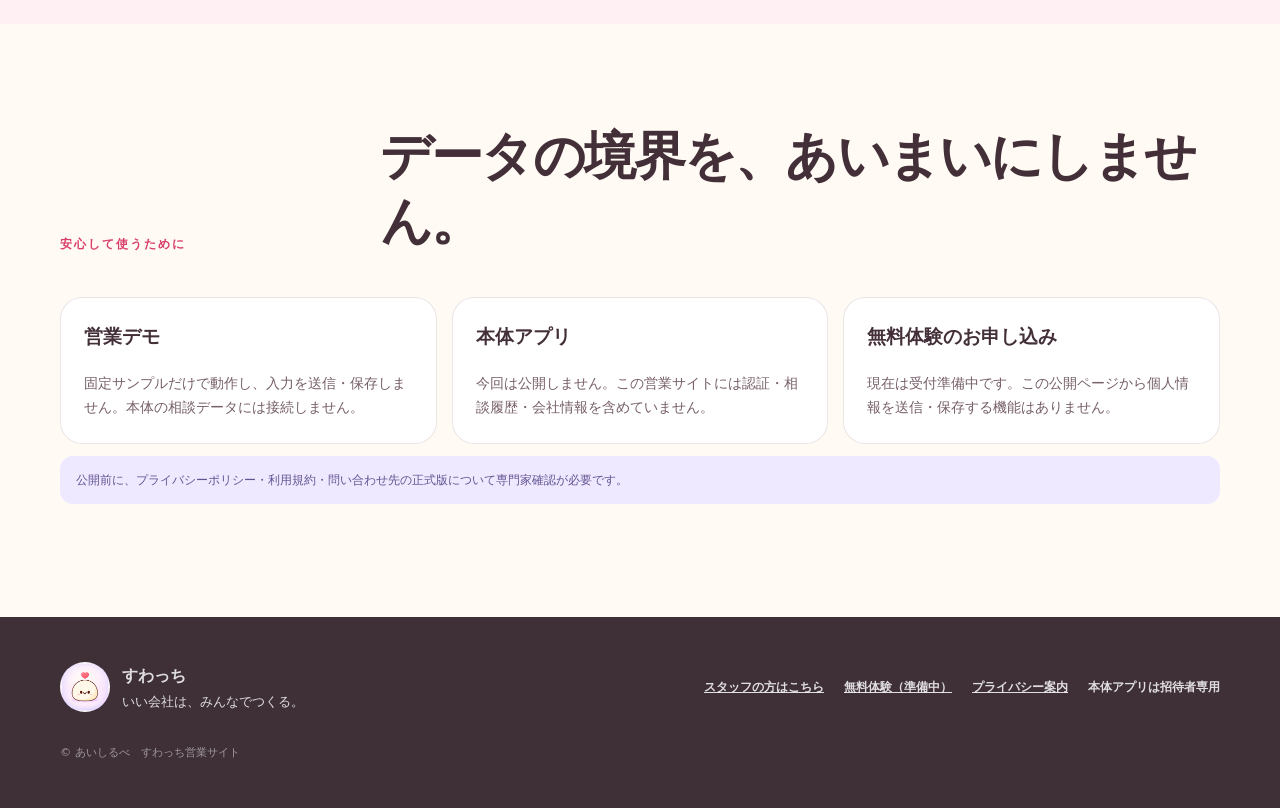
==== commit 43a88462: "Revise owner care messaging and voice option notice" ====
--- a/public/index.html
+++ b/public/index.html
@@ -73,6 +73,13 @@
         <p class="memory-note">すわっちが参照するのは、ご本人の設定や許可された履歴、会社が正式に登録した理念・ルールなど、サービス内で定めた範囲です。何でも無制限に記憶するものではありません。</p>
       </section>
 
+      <section class="voice-option-section" aria-labelledby="voice-option-title">
+        <div class="section-shell voice-option-card">
+          <span class="voice-option-icon" aria-hidden="true">🎙️</span>
+          <div><p class="eyebrow">音声会話オプション</p><h2 id="voice-option-title">文字でも、声でも。あなたに合った話し方で。</h2><p>社長もスタッフも利用できる音声会話オプションを提供予定です。</p></div>
+        </div>
+      </section>
+
       <section class="task-feature-section" aria-labelledby="task-feature-title">
         <div class="section-shell task-feature-layout">
           <div class="task-feature-copy"><p class="eyebrow">毎日のメモとおしゃべり</p><h2 id="task-feature-title">小さな「覚えておいて」から、気軽に。</h2><p>仕事だけでなく、買い物や予定、ふと思ったことまで。自分だけのメモと、AIとのおしゃべりを毎日の入口にできます。</p></div>
@@ -91,20 +98,20 @@
       <section class="section-shell worries" aria-labelledby="worries-title">
         <div class="section-heading">
           <p class="eyebrow">経営者のみなさまへ</p>
-          <h2 id="worries-title" class="mobile-balanced-heading"><span class="heading-line">こんなお悩み、</span><span class="heading-line">ありませんか？</span></h2>
-          <p>がんばって伝えているのに、なぜかすれ違う。そんな小さな引っかかりを、話せる形にしていきます。</p>
+          <h2 id="worries-title" class="mobile-balanced-heading">社長にも、ほっと話せる場所を。</h2>
+          <p>毎日、考えることも、決めることもたくさん。<br />自分の気持ちは、つい後回しになっていませんか？<br />すわっちは、社長の気持ちや考えを整理するAIの相談相手です。</p>
         </div>
         <div class="worry-grid">
-          <article><span>01</span><p>スタッフに何度も同じことを言っている</p></article>
-          <article><span>02</span><p>仕事を教えてもなかなか伝わらない</p></article>
-          <article><span>03</span><p>スタッフが何を考えているか分からない</p></article>
-          <article><span>04</span><p>注意すると人間関係が悪くなる</p></article>
-          <article><span>05</span><p>社長自身も誰かに相談したい</p></article>
-          <article><span>06</span><p>会社の理念をスタッフに理解してほしい</p></article>
-          <article><span>07</span><p>もっと自主的に動ける会社にしたい</p></article>
-          <article><span>08</span><p>社員同士が認め合える職場を作りたい</p></article>
-        </div>
-        <p class="careful-note">すわっちは成果や関係改善を保証するものではありません。対話と振り返りを始めるための補助ツールです。</p>
+          <article><span>01</span><p>誰かに、ちょっと話を聞いてほしい</p></article>
+          <article><span>02</span><p>ひとりで抱えている気持ちを言葉にしたい</p></article>
+          <article><span>03</span><p>頭の中を整理して、少しひと息つきたい</p></article>
+          <article><span>04</span><p>大切な話をする前に、伝え方を考えたい</p></article>
+          <article><span>05</span><p>迷った時、次の一歩を一緒に考えてほしい</p></article>
+          <article><span>06</span><p>会社で大切にしている想いを、みんなで共有したい</p></article>
+          <article><span>07</span><p>社長もスタッフも、無理なく働ける会社にしたい</p></article>
+          <article><span>08</span><p>お互いの頑張りを認め合える職場にしたい</p></article>
+        </div>
+        <p class="careful-note">すわっちはAIによる対話と振り返りのための補助ツールです。治療やカウンセリングを行うものではなく、気持ちの変化や関係改善を保証するものではありません。</p>
       </section>
 
       <section id="features" class="feature-section">
@@ -117,7 +124,7 @@
             <article class="feature-card feature-main"><span class="feature-icon">🔒</span><div><h3>わたしのやること</h3><p>仕事の予定も、買い物や日常の用事も。本人だけの忘れ防止メモとして残せます。</p></div></article>
             <article class="feature-card feature-main"><span class="feature-icon">💬</span><div><h3>気軽なおしゃべり・AI相談</h3><p>ちょっとした疑問、気持ち、仕事や人間関係の悩みまで、ジャンル選択なしで話せます。</p></div></article>
             <article class="feature-card"><span class="feature-icon">🤝</span><div><h3>みんなのやること</h3><p>仕事の担当・期限・進捗を同じ会社のみんなで確認し、引き継ぎに使えます。</p></div></article>
-            <article class="feature-card"><span class="feature-icon">🌷</span><div><h3>経営者のAI相談</h3><p>経営者自身も、誰にも言いにくい悩みを話し、必要なときだけ改善案を保存できます。</p></div></article>
+            <article class="feature-card"><span class="feature-icon">🌷</span><div><h3>社長のAI相談</h3><p>社長自身の気持ちや考えをAIとの対話で整理し、大切な話をする前に伝え方を一緒に考えられます。</p></div></article>
             <article class="feature-card"><span class="feature-icon">🫧</span><div><h3>職場の健康レポート</h3><p>仕事・人間関係・プライベートに関する話題を含む大まかな傾向を、安全に公開できる場合だけ表示します。心理診断ではありません。</p></div></article>
             <article class="feature-card"><span class="feature-icon">💌</span><div><h3>ご意見ポスト</h3><p>匿名または記名で会社へ意見を送り、匿名のまま返信を受け取れます。</p></div></article>
             <article class="feature-card"><span class="feature-icon">⭐</span><div><h3>みんなのミッション</h3><p>チャットの提案をAIが前向きに整え、承認後に会社の目標として公開します。</p></div></article>
@@ -153,7 +160,7 @@
           <div class="demo-panel" data-demo-panel="report" hidden>
             <div class="sample-banner">サンプルレポート・実在の相談データではありません</div>
             <h3>こもれび商店｜職場の健康レポート</h3>
-            <div class="report-theme"><small>今週の改善テーマ</small><strong>声をかけなくても分かる、朝の準備に</strong></div>
+            <div class="report-theme"><small>今週の改善テーマ</small><strong>朝の準備を、みんなで分かりやすく</strong></div>
             <div class="sample-bars" aria-label="架空の相談傾向">
               <div><span>仕事</span><i><b style="width:48%"></b></i><em>48%</em></div>
               <div><span>人間関係</span><i><b style="width:31%"></b></i><em>31%</em></div>
@@ -218,7 +225,7 @@
       <section class="full-report section-shell">
         <div class="full-report-copy">
           <p class="eyebrow">本格導入すると</p>
-          <h2>全スタッフで利用することで、職場全体の気持ちや悩みの傾向が、より正確に見えてきます。</h2>
+          <h2>社長とスタッフ、それぞれの声が集まることで、職場全体の気持ちや悩みの傾向が見えてきます。</h2>
           <p>試用中に作った会社設定や履歴は、そのまま引き継げます。本格導入は運営者の承認後に切り替わり、契約人数に合わせて招待上限を設定します。</p>
           <small>※ 利用状況や相談件数によって、分析の精度は異なります。少人数で個人を推測できる統計は表示しません。</small>
         </div>
--- a/public/styles.css
+++ b/public/styles.css
@@ -13,7 +13,7 @@
 
 * { box-sizing: border-box; }
 html { scroll-behavior: smooth; }
-body { margin: 0; color: var(--ink); background: var(--cream); font-family: "Hiragino Sans", "Yu Gothic", system-ui, sans-serif; line-height: 1.75; }
+body { margin: 0; overflow-x: hidden; color: var(--ink); background: var(--cream); font-family: "Hiragino Sans", "Yu Gothic", system-ui, sans-serif; line-height: 1.75; }
 button, input, textarea, select { font: inherit; }
 a { color: inherit; }
 img { display: block; max-width: 100%; }
@@ -79,6 +79,13 @@
 .partner-card p { margin: 0; color: var(--muted); font-size: .84rem; }
 .memory-note { max-width: 900px; margin: 24px auto 0; padding: 15px 18px; border-radius: 16px; color: #655493; background: var(--lavender); font-size: .78rem; }
 
+.voice-option-section { padding: 0 0 105px; }
+.voice-option-card { display: grid; grid-template-columns: 78px 1fr; align-items: center; gap: 24px; padding: 30px 36px; border: 1px solid rgba(118,105,167,.12); border-radius: 30px; background: linear-gradient(135deg, #fff, #f3edff 55%, #ffe9f0); box-shadow: 0 15px 42px rgba(93,76,123,.08); }
+.voice-option-icon { display: grid; place-items: center; width: 78px; height: 78px; border-radius: 25px; background: rgba(255,255,255,.86); font-size: 2rem; box-shadow: 0 10px 25px rgba(102,66,80,.08); }
+.voice-option-card .eyebrow { margin-bottom: 4px; }
+.voice-option-card h2 { margin: 0; font-size: clamp(1.45rem, 3vw, 2.2rem); line-height: 1.4; letter-spacing: -.03em; }
+.voice-option-card p:last-child { margin: 7px 0 0; color: var(--muted); }
+
 .task-feature-section { padding-block: 105px; background: linear-gradient(145deg, #fff7fa, #f3edff); }
 .task-feature-layout { display: grid; grid-template-columns: .78fr 1.22fr; gap: 55px; align-items: start; }
 .task-feature-copy { position: sticky; top: 105px; }
@@ -100,7 +107,7 @@
 .worry-grid { display: grid; grid-template-columns: repeat(4, 1fr); gap: 14px; }
 .worry-grid article { min-height: 150px; padding: 20px; border: 1px solid var(--line); border-radius: 24px; background: #fff; box-shadow: 0 12px 30px rgba(102,66,80,.06); }
 .worry-grid span { color: var(--pink); font-size: .72rem; font-weight: 900; }
-.worry-grid p { margin: 24px 0 0; font-weight: 800; line-height: 1.55; }
+.worry-grid p { margin: 24px 0 0; overflow-wrap: break-word; font-weight: 800; line-height: 1.55; }
 .careful-note { color: var(--muted); font-size: .78rem; }
 .worries > .careful-note { margin-top: 20px; }
 
@@ -292,6 +299,8 @@
 .footer-brand img { width: 50px; height: 50px; border-radius: 50%; }
 .footer-brand small { display: block; }
 .footer-links { display: flex; align-items: center; gap: 20px; font-size: .78rem; font-weight: 800; }
+.footer-owner-link { color: rgba(255,255,255,.7); font-weight: 600; text-underline-offset: .22em; }
+.footer-owner-link:hover { color: #fff; }
 footer > p { grid-column: 1 / -1; margin: 10px 0 0; color: rgba(255,255,255,.5); font-size: .7rem; }
 
 @media (max-width: 900px) {
@@ -324,7 +333,7 @@
   .brand-statement h2 { line-height: 1.35; }
   #worries-title { line-height: 1.32; }
   .hero-lead { margin-top: 20px; }
-  .hero-visual { min-height: 355px; }
+  .hero-visual { min-height: 355px; overflow: clip; }
   .mascot-halo { width: 285px; }
   .orbit-one { width: 330px; height: 330px; }
   .orbit-two { width: 245px; height: 245px; }
@@ -332,6 +341,10 @@
   .speech-one { top: 32px; right: -3px; }
   .speech-two { left: -3px; bottom: 42px; }
   .worries, .feature-section, .demo-section, .trial-section, .full-report, .apply-section, .privacy-section, .task-feature-section, .partner-section { padding-block: 72px; }
+  .voice-option-section { padding-bottom: 72px; }
+  .voice-option-card { grid-template-columns: 1fr; gap: 16px; padding: 25px 21px; }
+  .voice-option-icon { width: 62px; height: 62px; border-radius: 20px; font-size: 1.65rem; }
+  .voice-option-card h2 { overflow-wrap: break-word; font-size: clamp(1.35rem, 6.4vw, 1.85rem); }
   .worry-grid, .feature-grid, .privacy-grid { grid-template-columns: 1fr; }
   .worry-grid article { min-height: 115px; }
   .worry-grid p { margin-top: 14px; }
@@ -366,6 +379,9 @@
   .staff-float-task { top: 25px; right: -2px; }
   .staff-float-private { bottom: 28px; left: -2px; }
   .staff-feature-section, .staff-consult-section, .staff-demo-section, .staff-more-section, .staff-faq-section { padding-block: 72px; }
+  .staff-feature-section .section-heading { margin-bottom: 32px; }
+  .staff-feature-section .section-heading h2, .staff-consult-layout h2 { font-size: clamp(1.72rem, 7.8vw, 2rem); line-height: 1.32; letter-spacing: -.025em; }
+  .staff-consult-layout .eyebrow { margin-bottom: 9px; }
   .staff-feature-card { grid-template-columns: 1fr; gap: 15px; padding: 23px 19px; }
   .staff-feature-icon { width: 52px; height: 52px; border-radius: 17px; font-size: 1.35rem; }
   .staff-demo-tabs { display: flex; overflow-x: auto; justify-content: flex-start; }
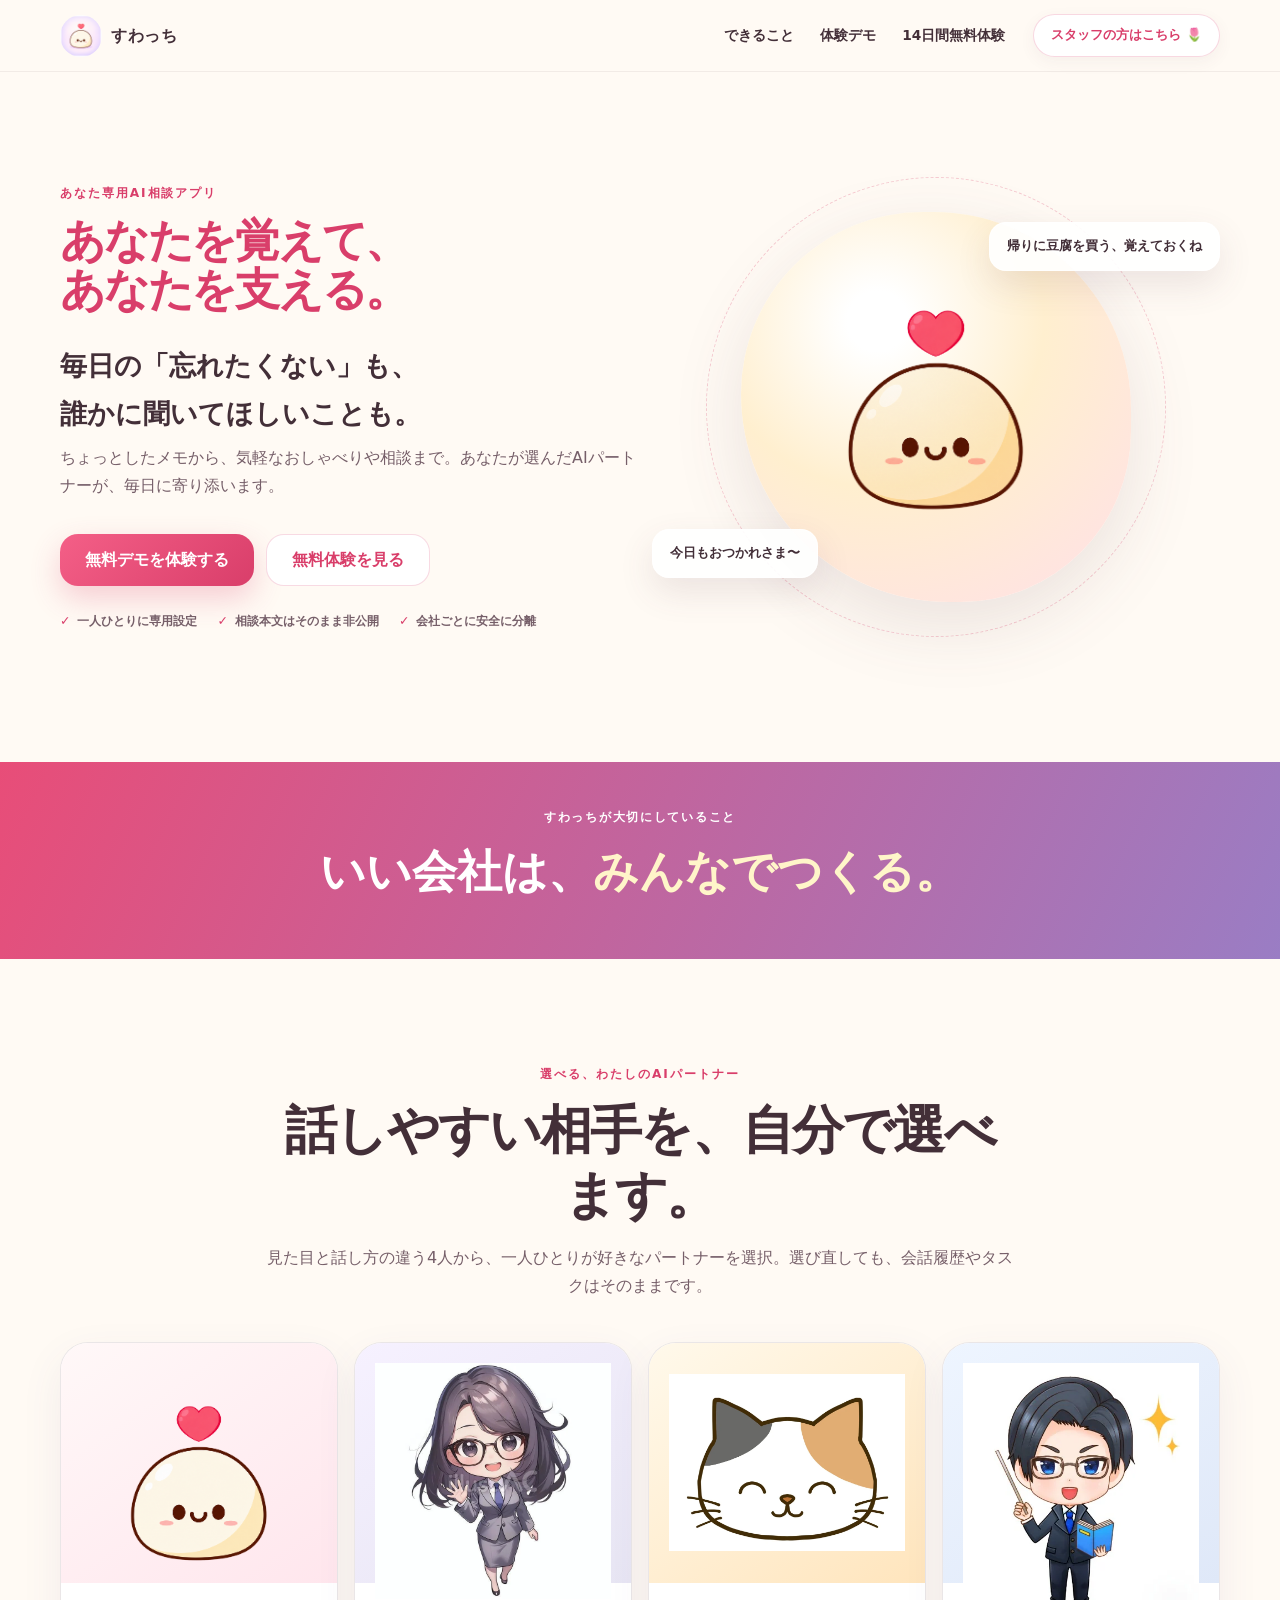
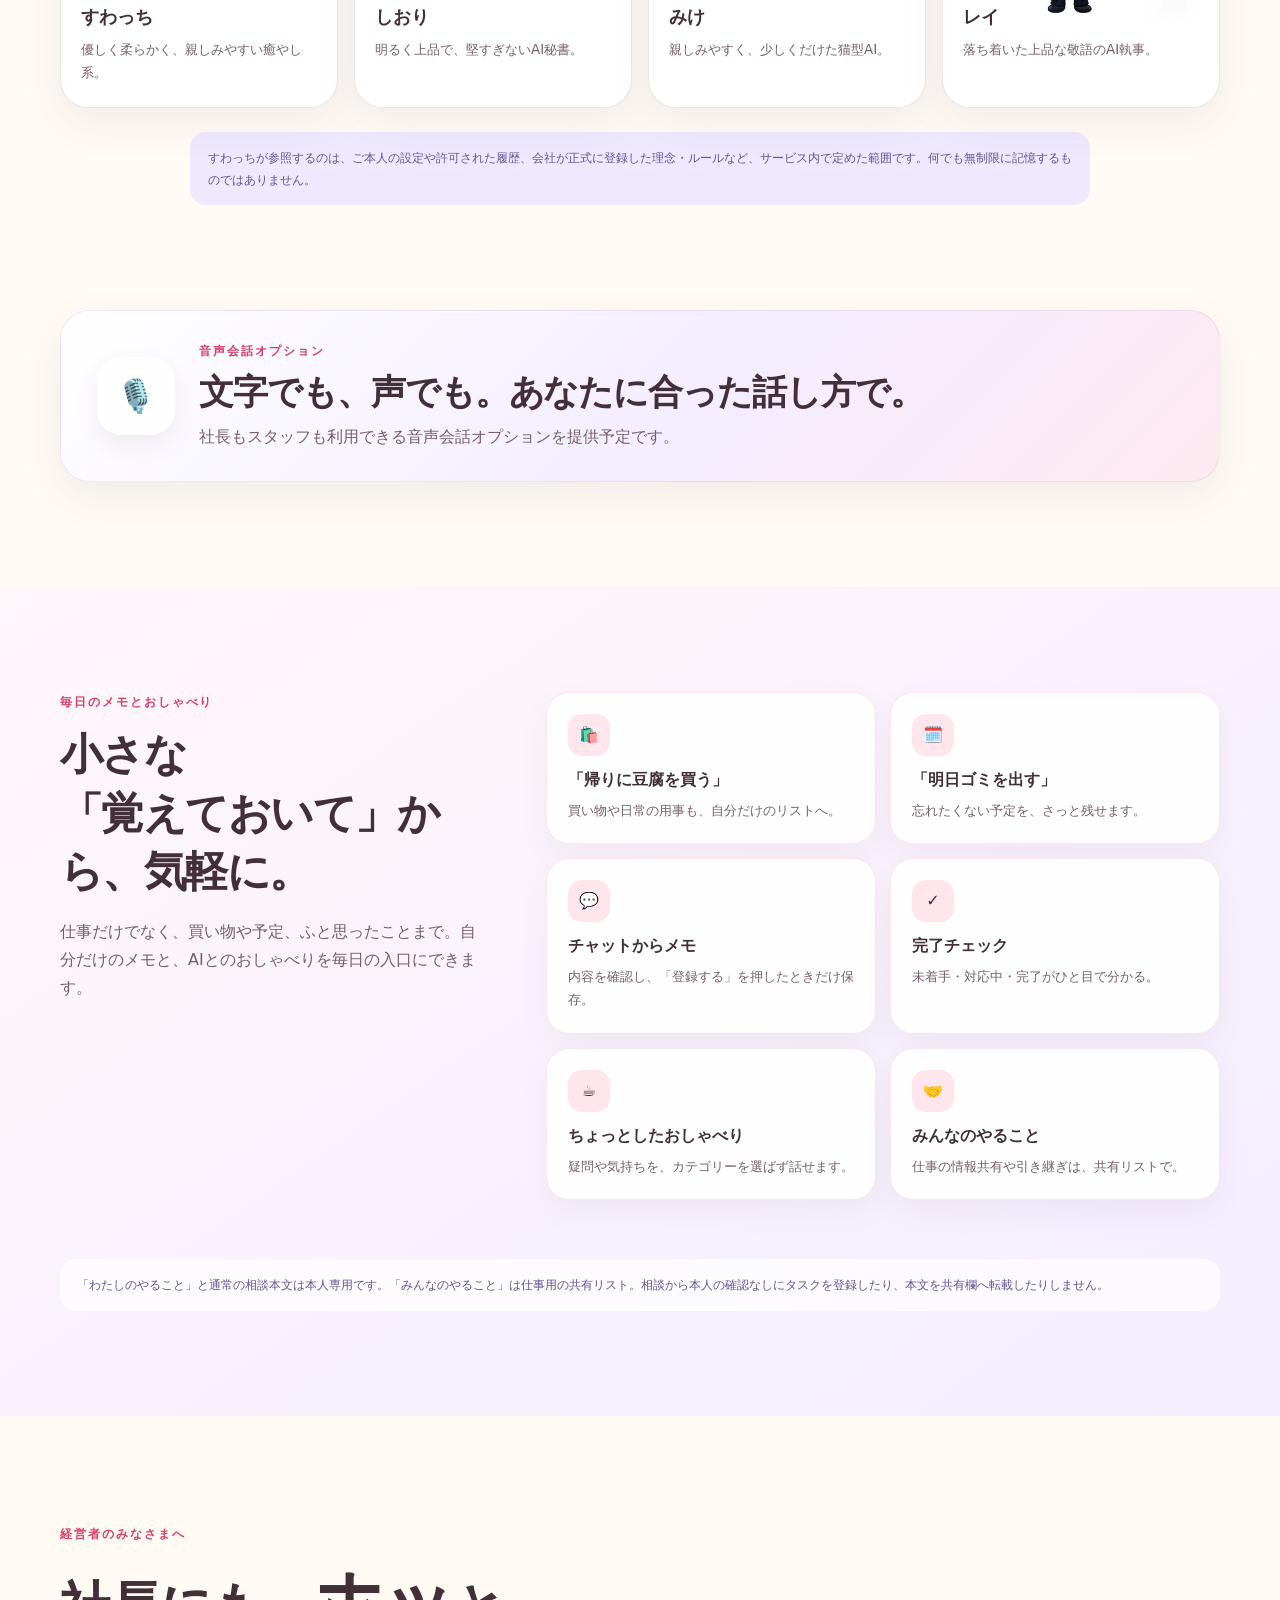
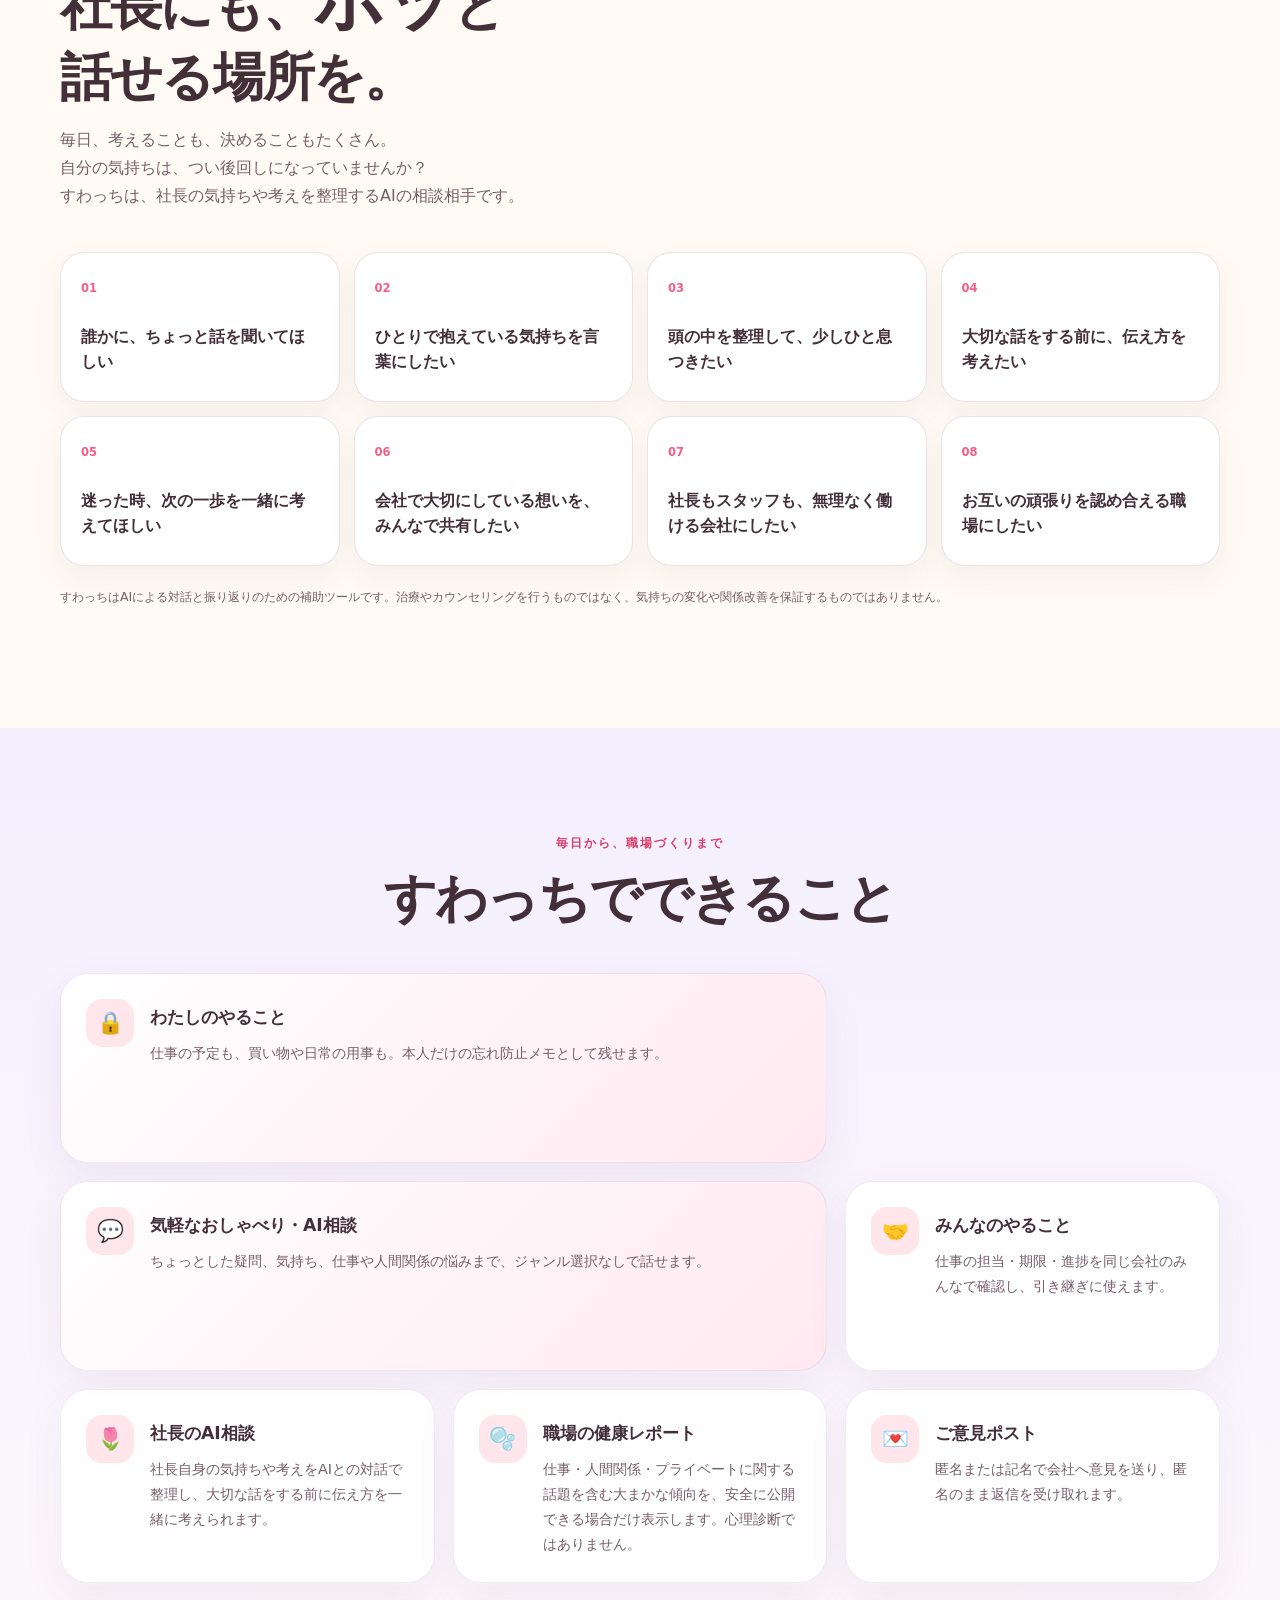
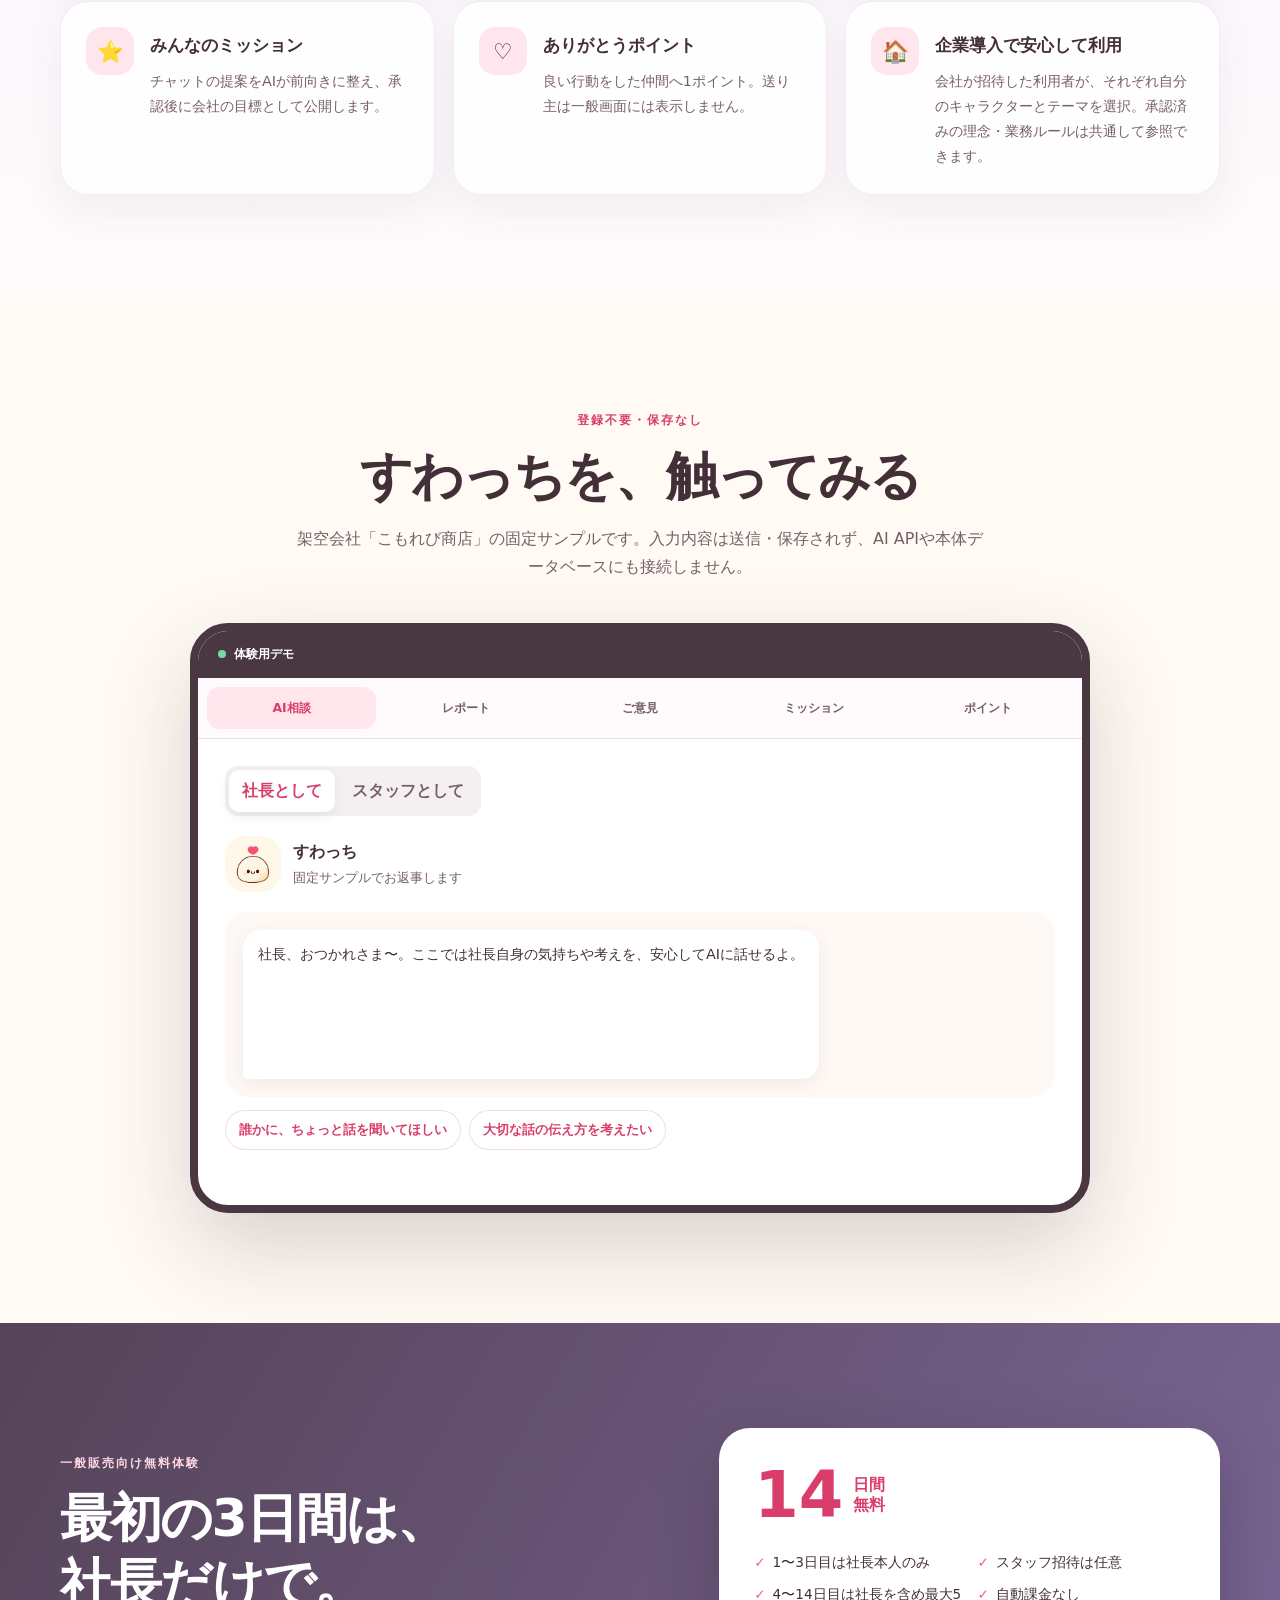
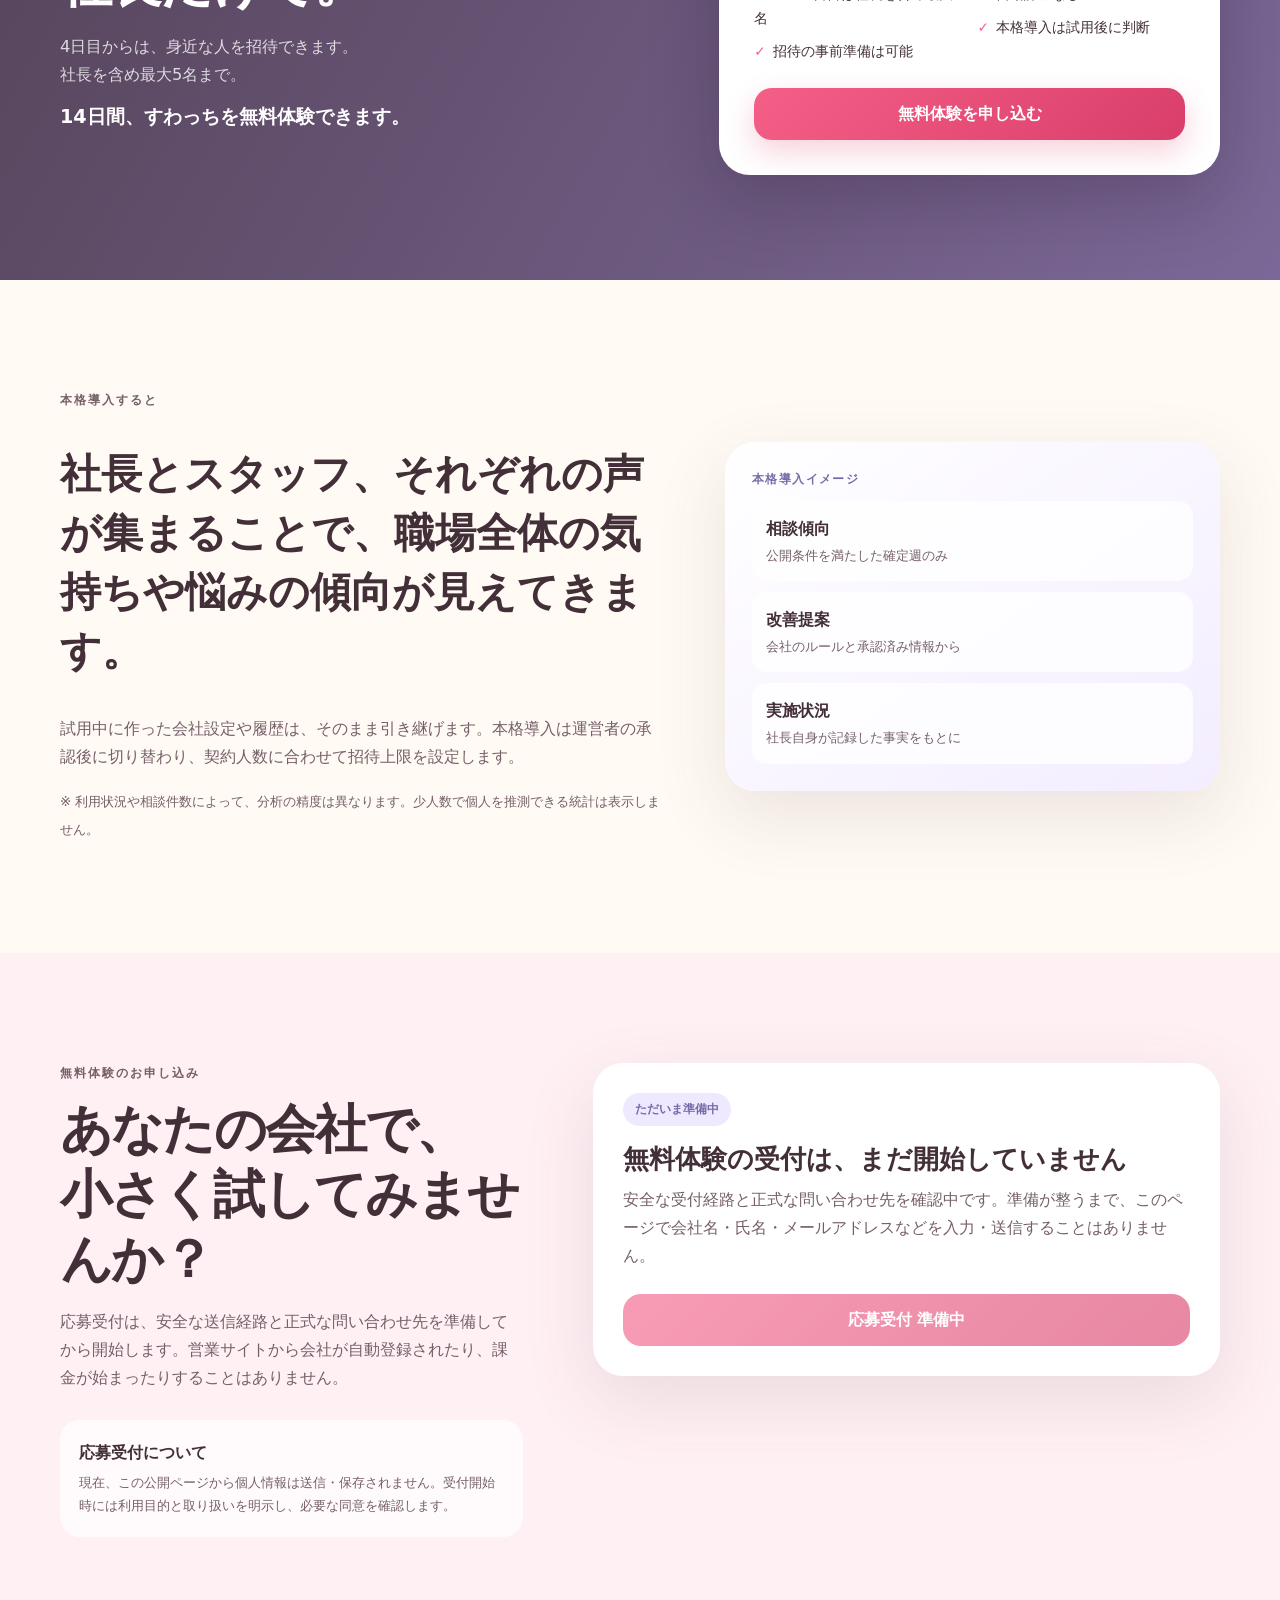
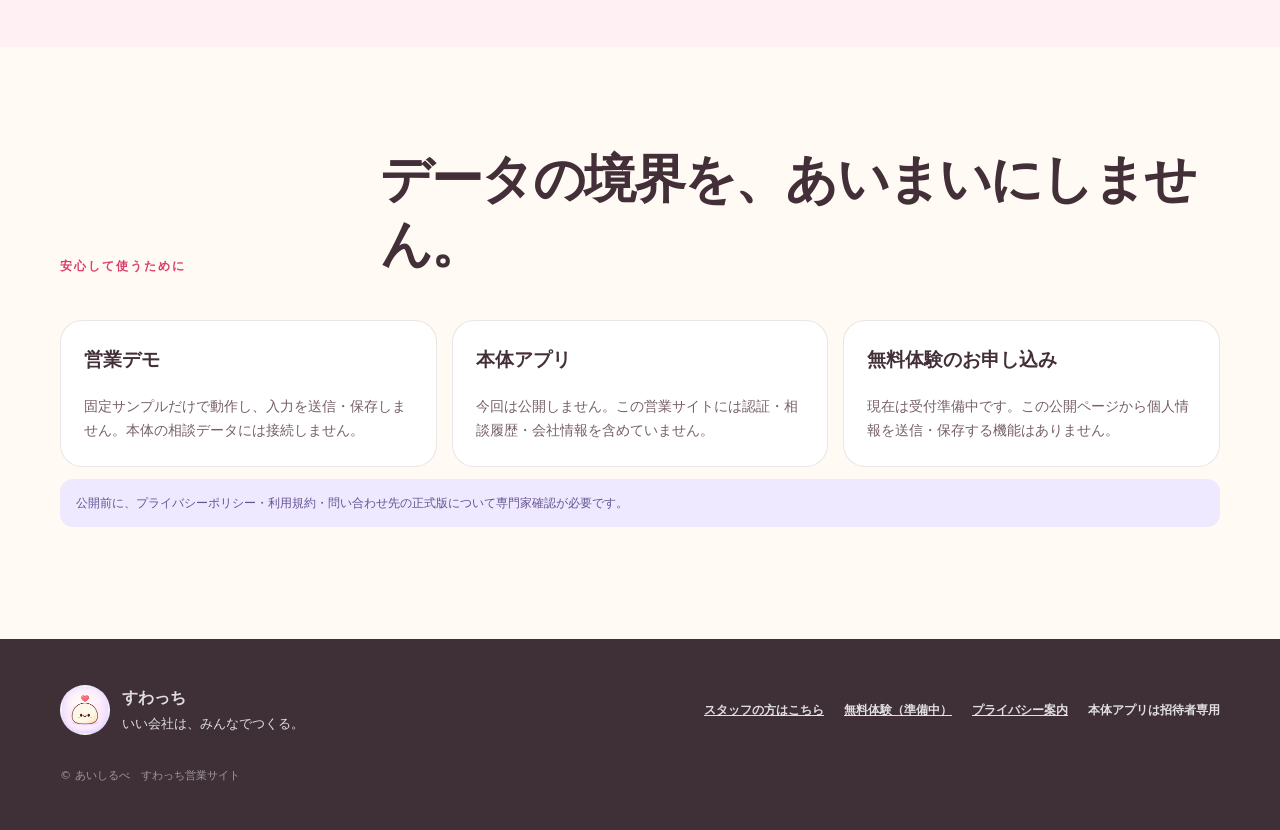
==== commit 90accbd4: "Refine mobile heading line breaks" ====
--- a/public/index.html
+++ b/public/index.html
@@ -61,7 +61,7 @@
       <section class="partner-section section-shell" aria-labelledby="partner-title">
         <div class="section-heading centered">
           <p class="eyebrow">選べる、わたしのAIパートナー</p>
-          <h2 id="partner-title">話しやすい相手を、自分で選べます。</h2>
+          <h2 id="partner-title"><span class="copy-line">話しやすい相手を、</span><span class="copy-line">自分で選べます。</span></h2>
           <p>見た目と話し方の違う4人から、一人ひとりが好きなパートナーを選択。選び直しても、会話履歴やタスクはそのままです。</p>
         </div>
         <div class="partner-grid">
@@ -76,13 +76,13 @@
       <section class="voice-option-section" aria-labelledby="voice-option-title">
         <div class="section-shell voice-option-card">
           <span class="voice-option-icon" aria-hidden="true">🎙️</span>
-          <div><p class="eyebrow">音声会話オプション</p><h2 id="voice-option-title">文字でも、声でも。あなたに合った話し方で。</h2><p>社長もスタッフも利用できる音声会話オプションを提供予定です。</p></div>
+          <div><p class="eyebrow">音声会話オプション</p><h2 id="voice-option-title"><span class="copy-line">文字でも、声でも。</span><span class="copy-line"><span class="copy-unit">あなたに合った</span><span class="copy-unit">話し方で。</span></span></h2><p><span class="copy-unit">社長もスタッフも利用できる</span><span class="copy-unit">音声会話オプションを</span><span class="copy-unit">提供予定です。</span></p></div>
         </div>
       </section>
 
       <section class="task-feature-section" aria-labelledby="task-feature-title">
         <div class="section-shell task-feature-layout">
-          <div class="task-feature-copy"><p class="eyebrow">毎日のメモとおしゃべり</p><h2 id="task-feature-title">小さな「覚えておいて」から、気軽に。</h2><p>仕事だけでなく、買い物や予定、ふと思ったことまで。自分だけのメモと、AIとのおしゃべりを毎日の入口にできます。</p></div>
+          <div class="task-feature-copy"><p class="eyebrow">毎日のメモとおしゃべり</p><h2 id="task-feature-title"><span class="copy-line"><span class="copy-unit">小さな</span><span class="copy-unit">「覚えておいて」</span></span><span class="copy-line">から、気軽に。</span></h2><p>仕事だけでなく、買い物や予定、ふと思ったことまで。自分だけのメモと、AIとのおしゃべりを毎日の入口にできます。</p></div>
           <div class="task-feature-grid">
             <article><span>🛍️</span><strong>「帰りに豆腐を買う」</strong><p>買い物や日常の用事も、自分だけのリストへ。</p></article>
             <article><span>🗓️</span><strong>「明日ゴミを出す」</strong><p>忘れたくない予定を、さっと残せます。</p></article>
@@ -98,7 +98,7 @@
       <section class="section-shell worries" aria-labelledby="worries-title">
         <div class="section-heading">
           <p class="eyebrow">経営者のみなさまへ</p>
-          <h2 id="worries-title" class="mobile-balanced-heading">社長にも、ほっと話せる場所を。</h2>
+          <h2 id="worries-title" class="mobile-balanced-heading"><span class="copy-line">社長にも、<span class="owner-relief"><span class="owner-relief-large">ホッ</span>と</span></span><span class="copy-line">話せる場所を。</span></h2>
           <p>毎日、考えることも、決めることもたくさん。<br />自分の気持ちは、つい後回しになっていませんか？<br />すわっちは、社長の気持ちや考えを整理するAIの相談相手です。</p>
         </div>
         <div class="worry-grid">
--- a/public/styles.css
+++ b/public/styles.css
@@ -398,3 +398,15 @@
   .mascot-halo, .hero-orbit, .staff-mascot-card { animation: none; }
   .primary-cta, .secondary-cta { transition: none; }
 }
+
+/* Keep the revised sales headings together at natural phrase boundaries. */
+.copy-unit, .owner-relief { display: inline-block; white-space: nowrap; }
+.owner-relief-large { font-size: 1.35em; font-weight: 900; }
+@media (max-width: 620px) {
+  #partner-title, #staff-partner-title, #task-feature-title, #worries-title {
+    font-size: clamp(1.6rem, 7.8vw, 2rem);
+    line-height: 1.5;
+  }
+  .copy-line { display: block; }
+  .voice-option-card h2 .copy-line + .copy-line { margin-top: .12em; }
+}
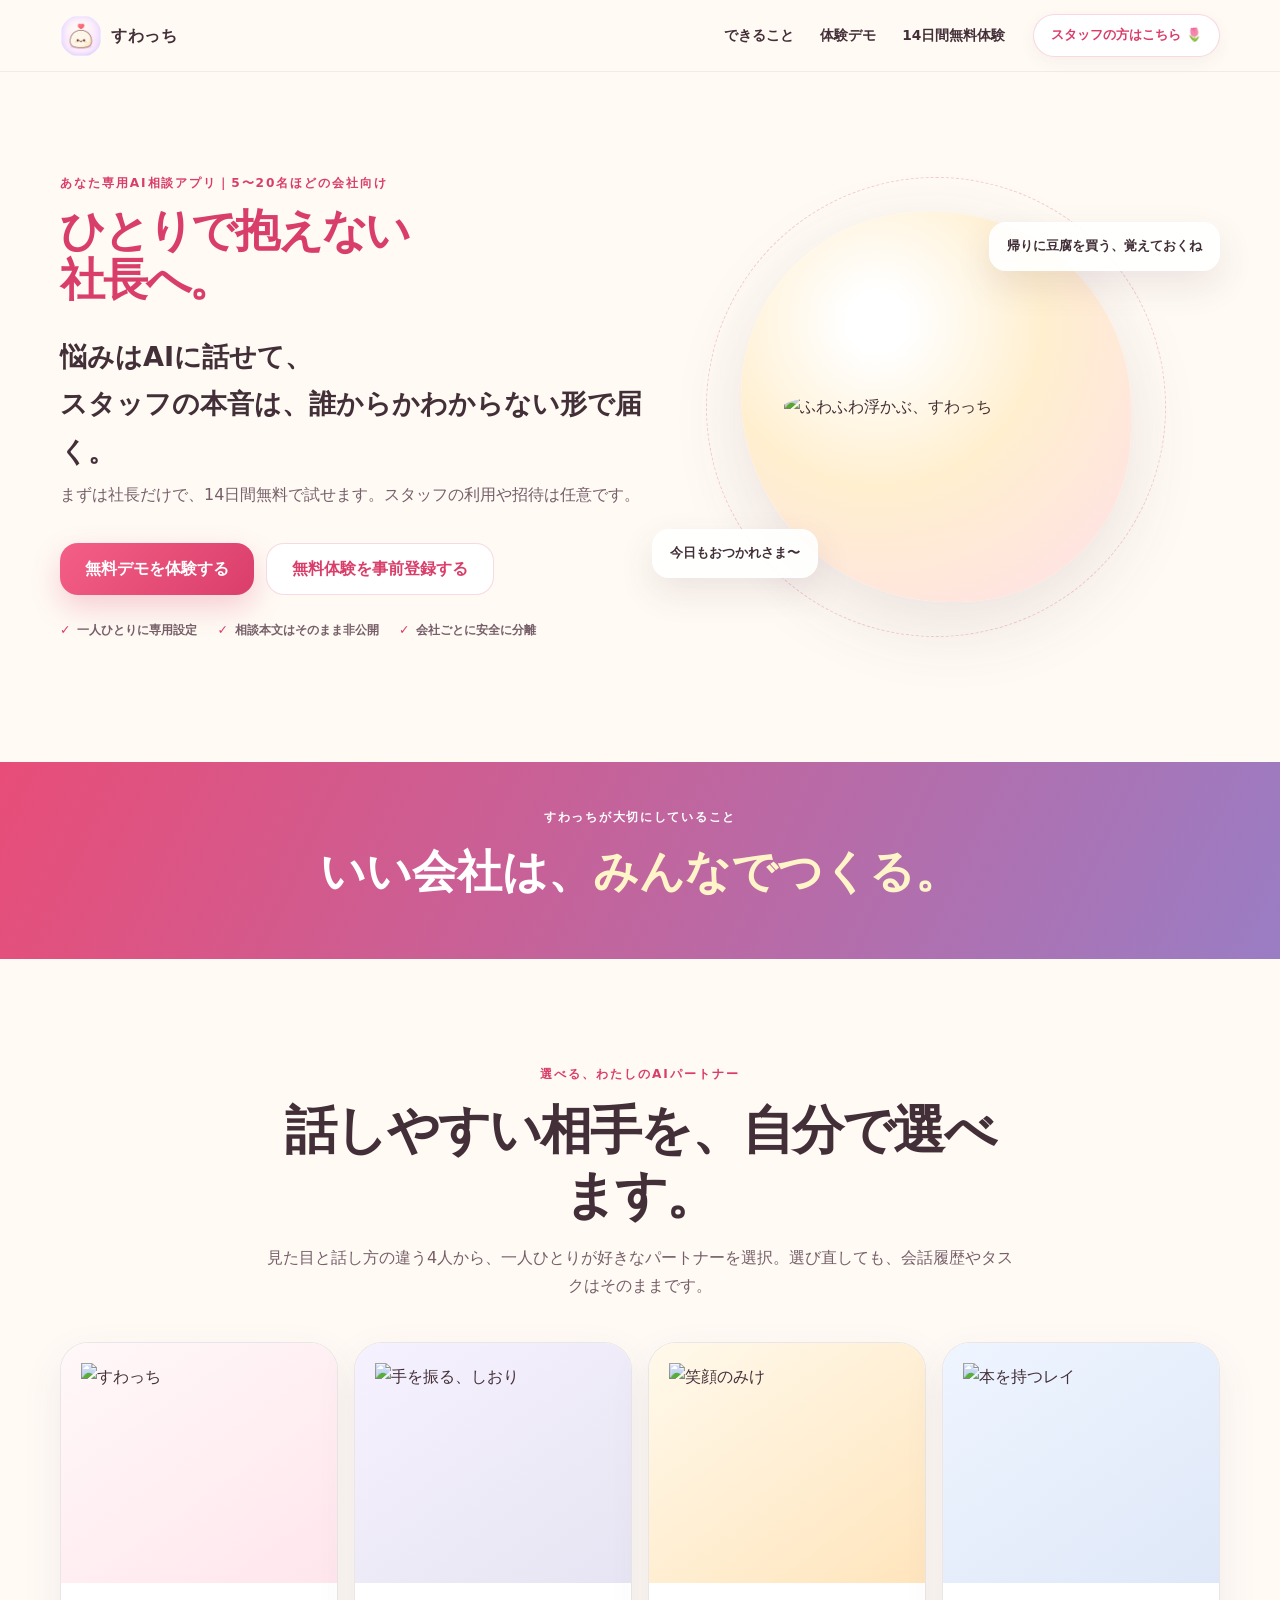
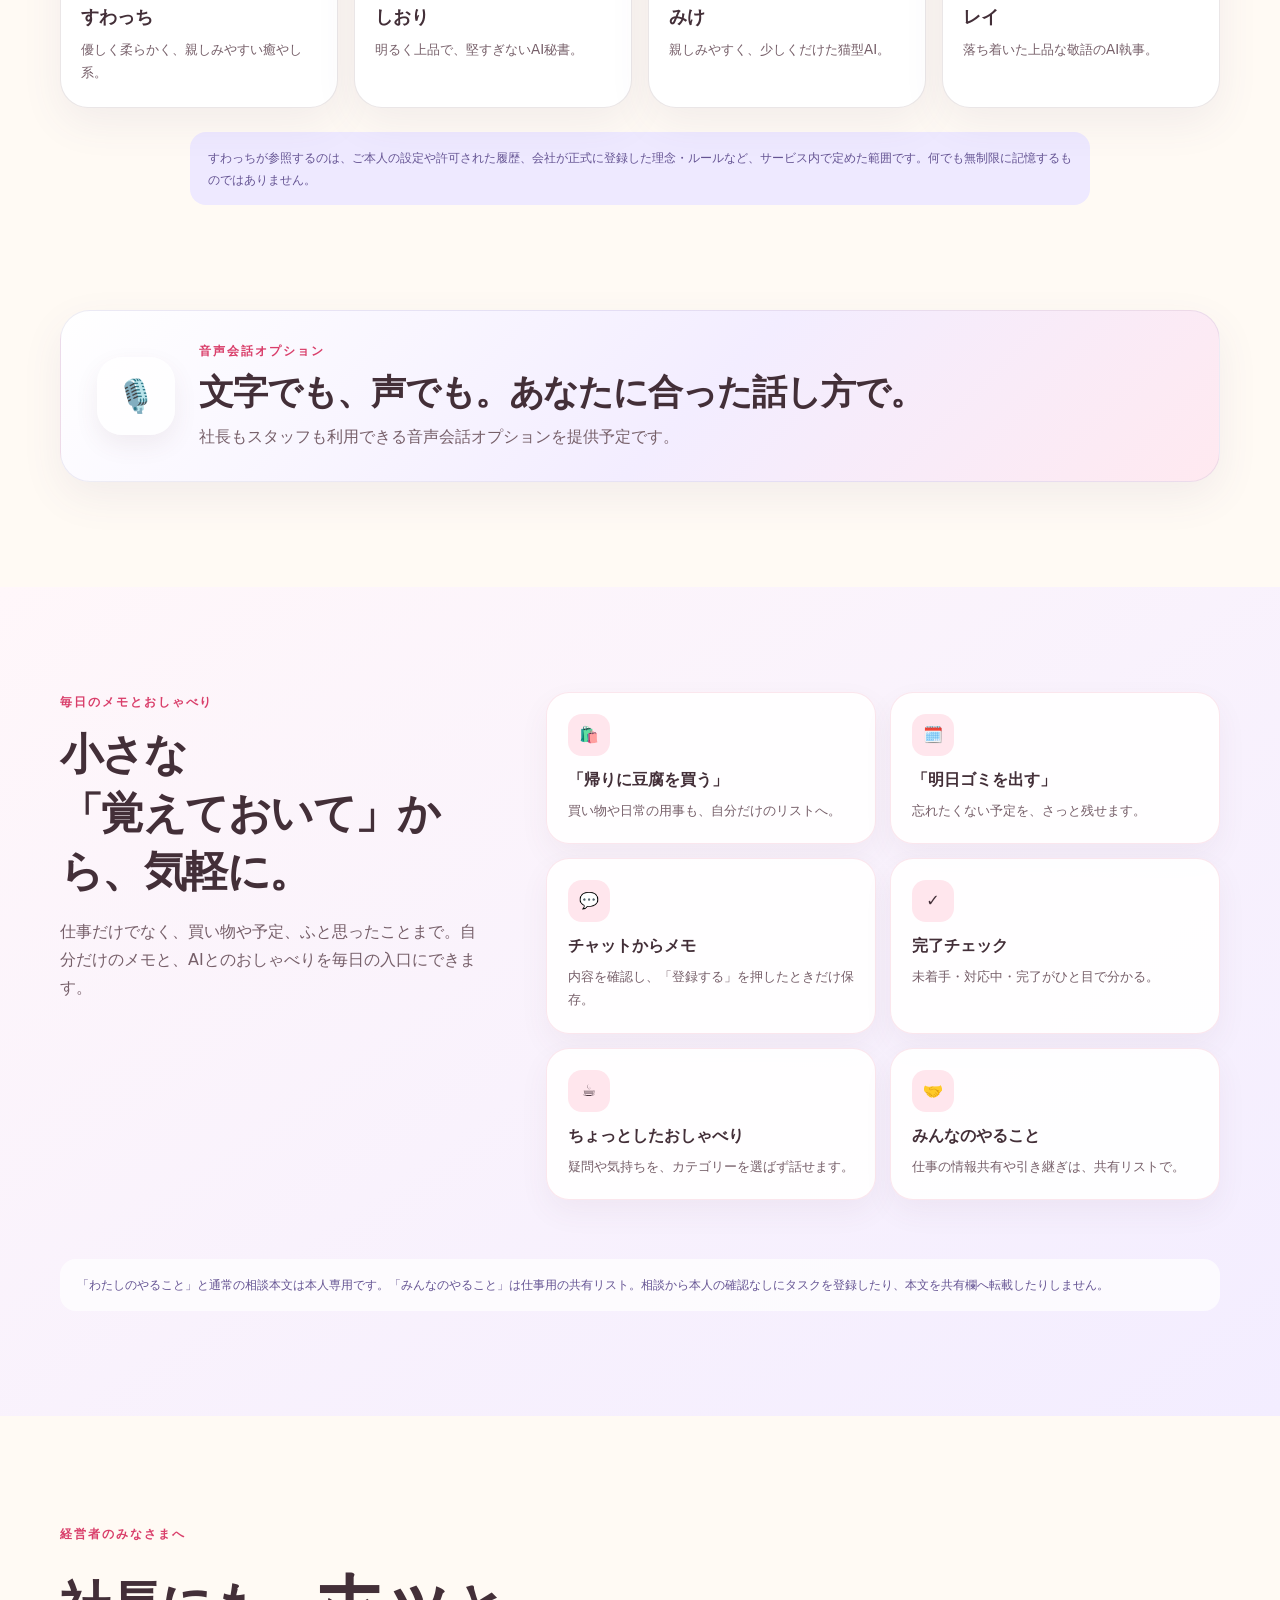
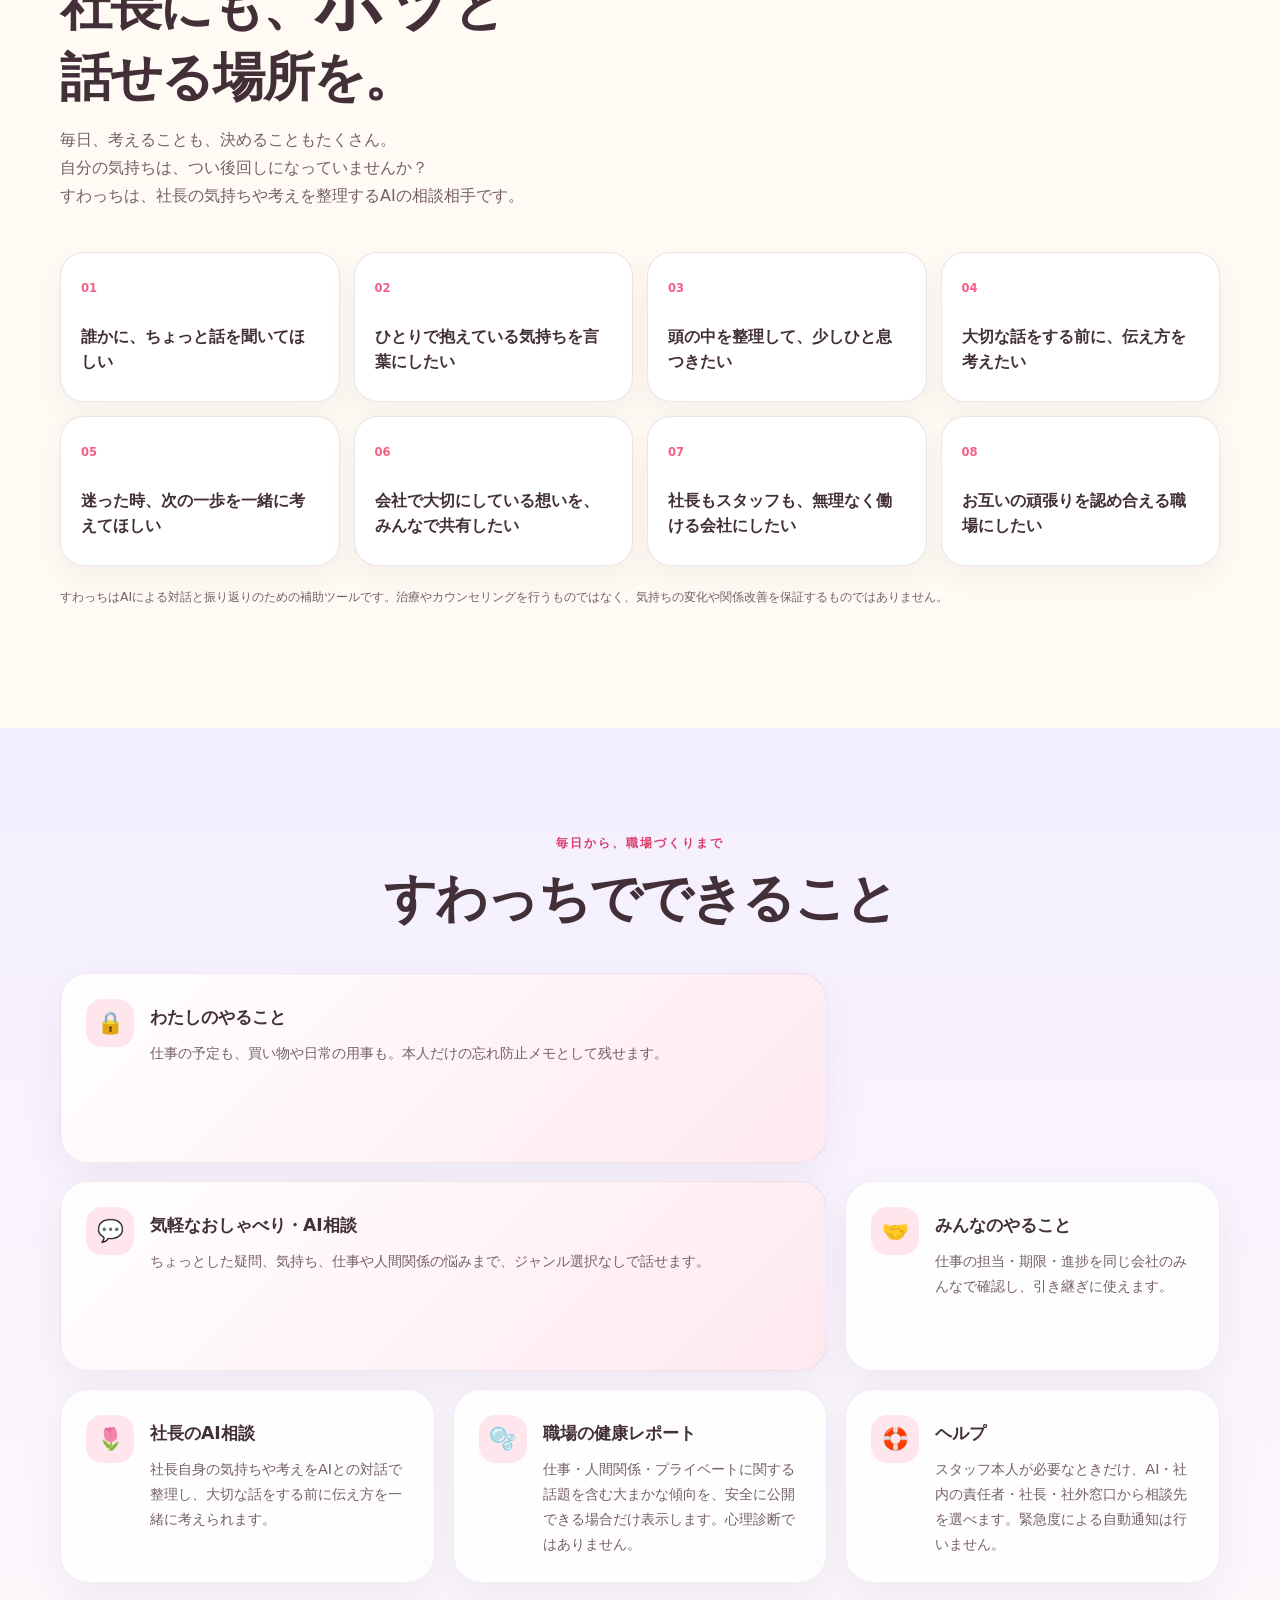
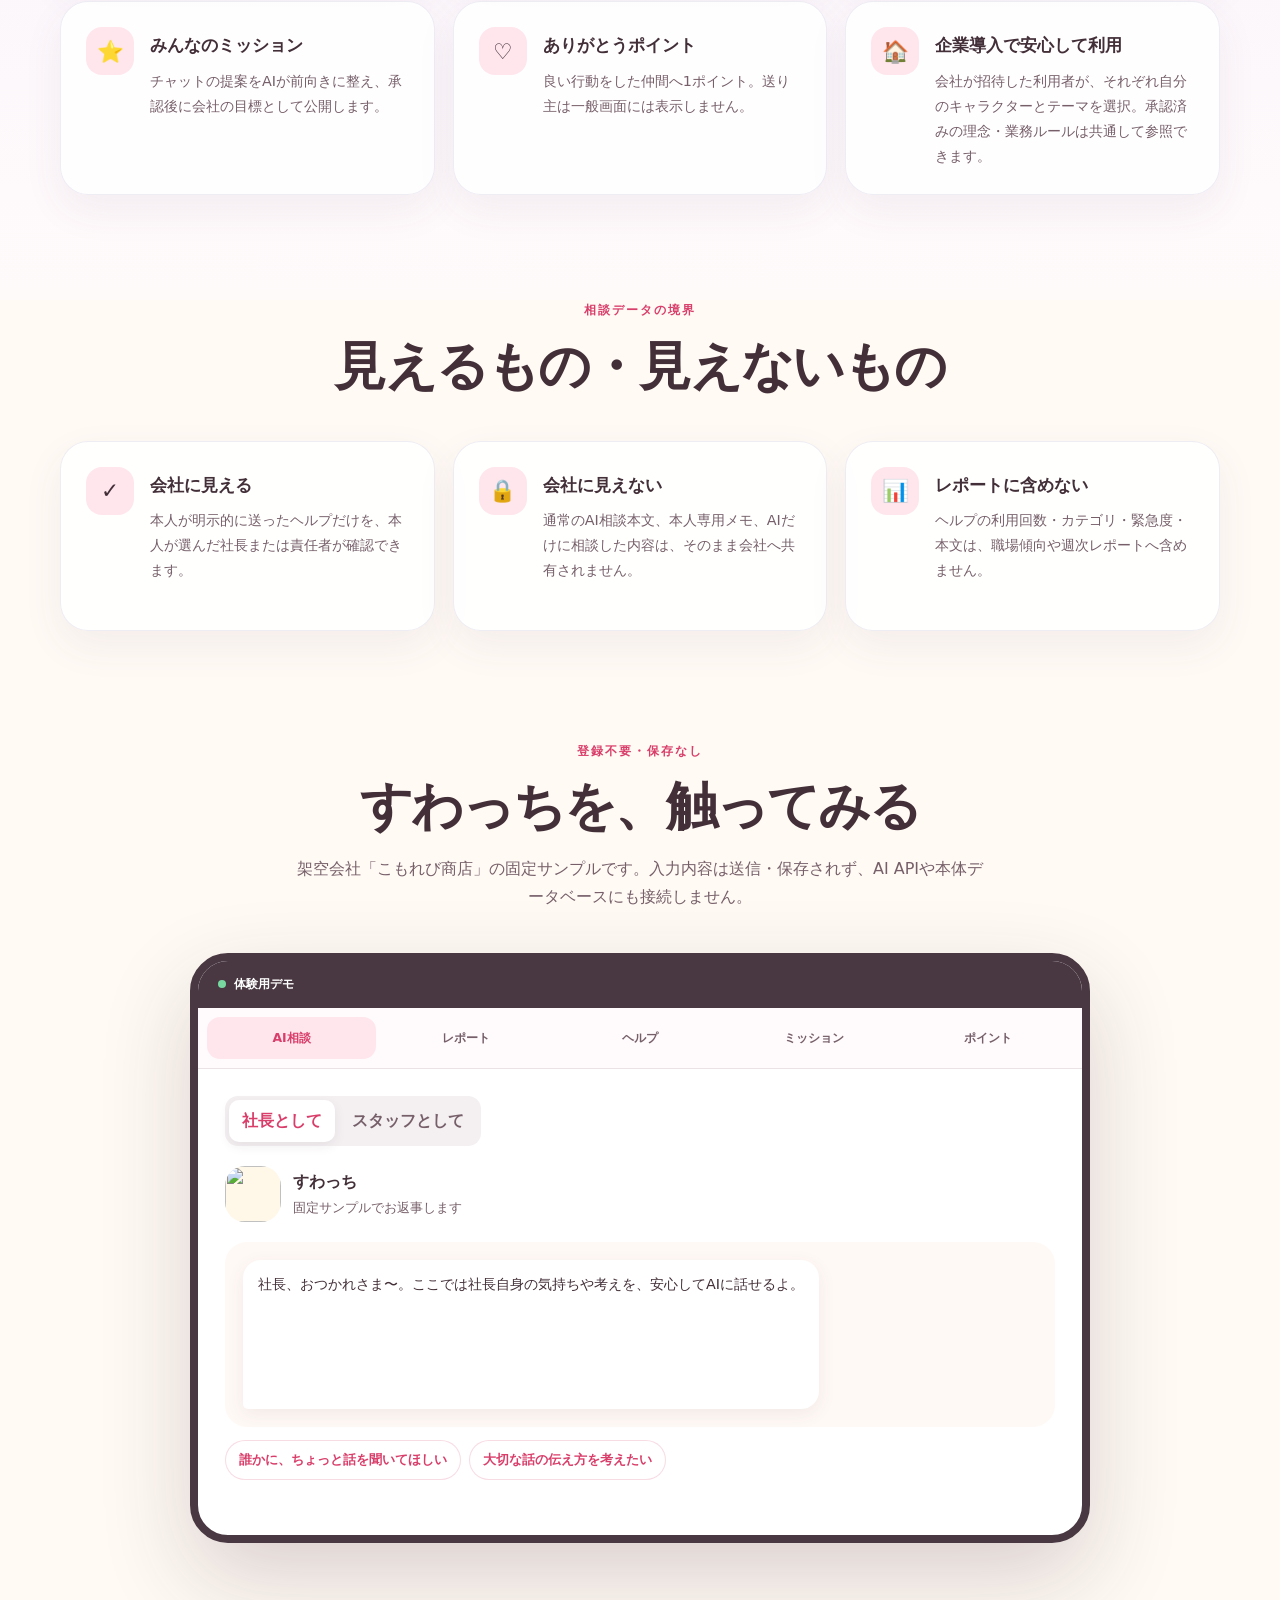
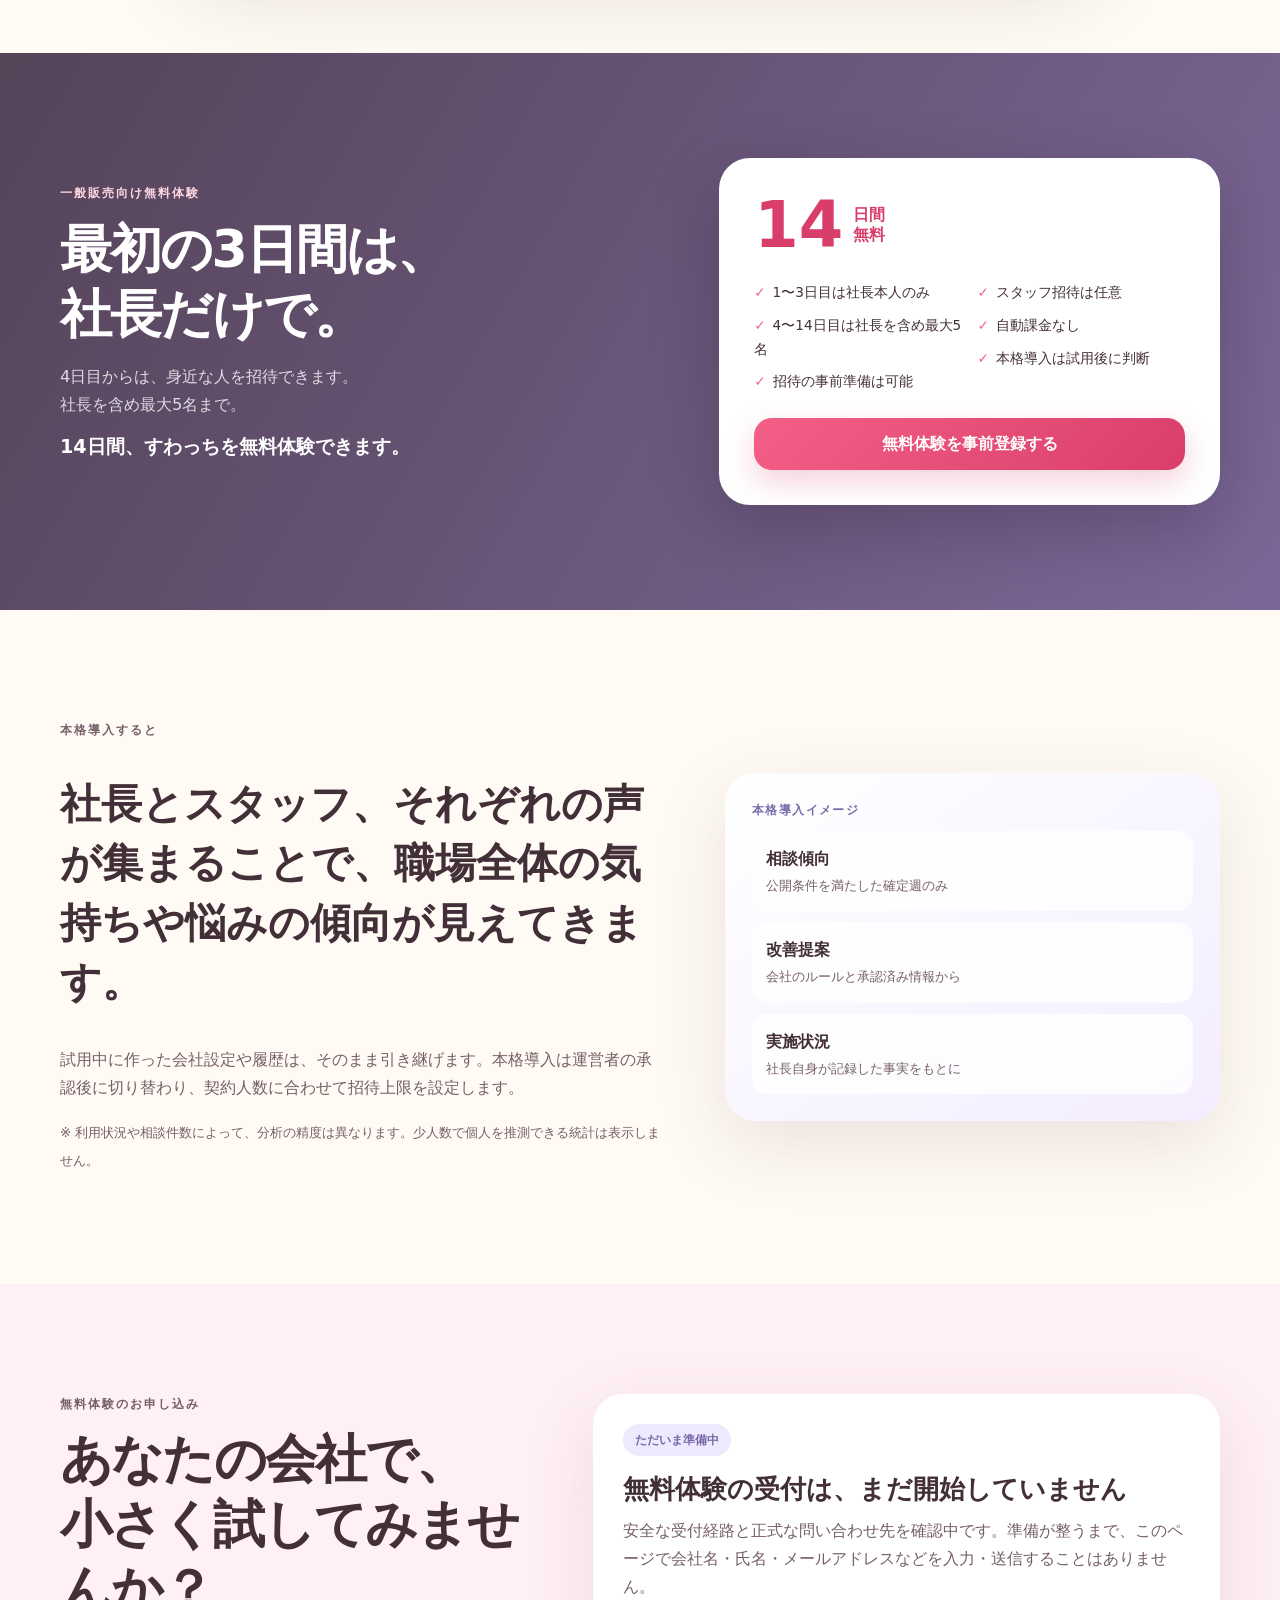
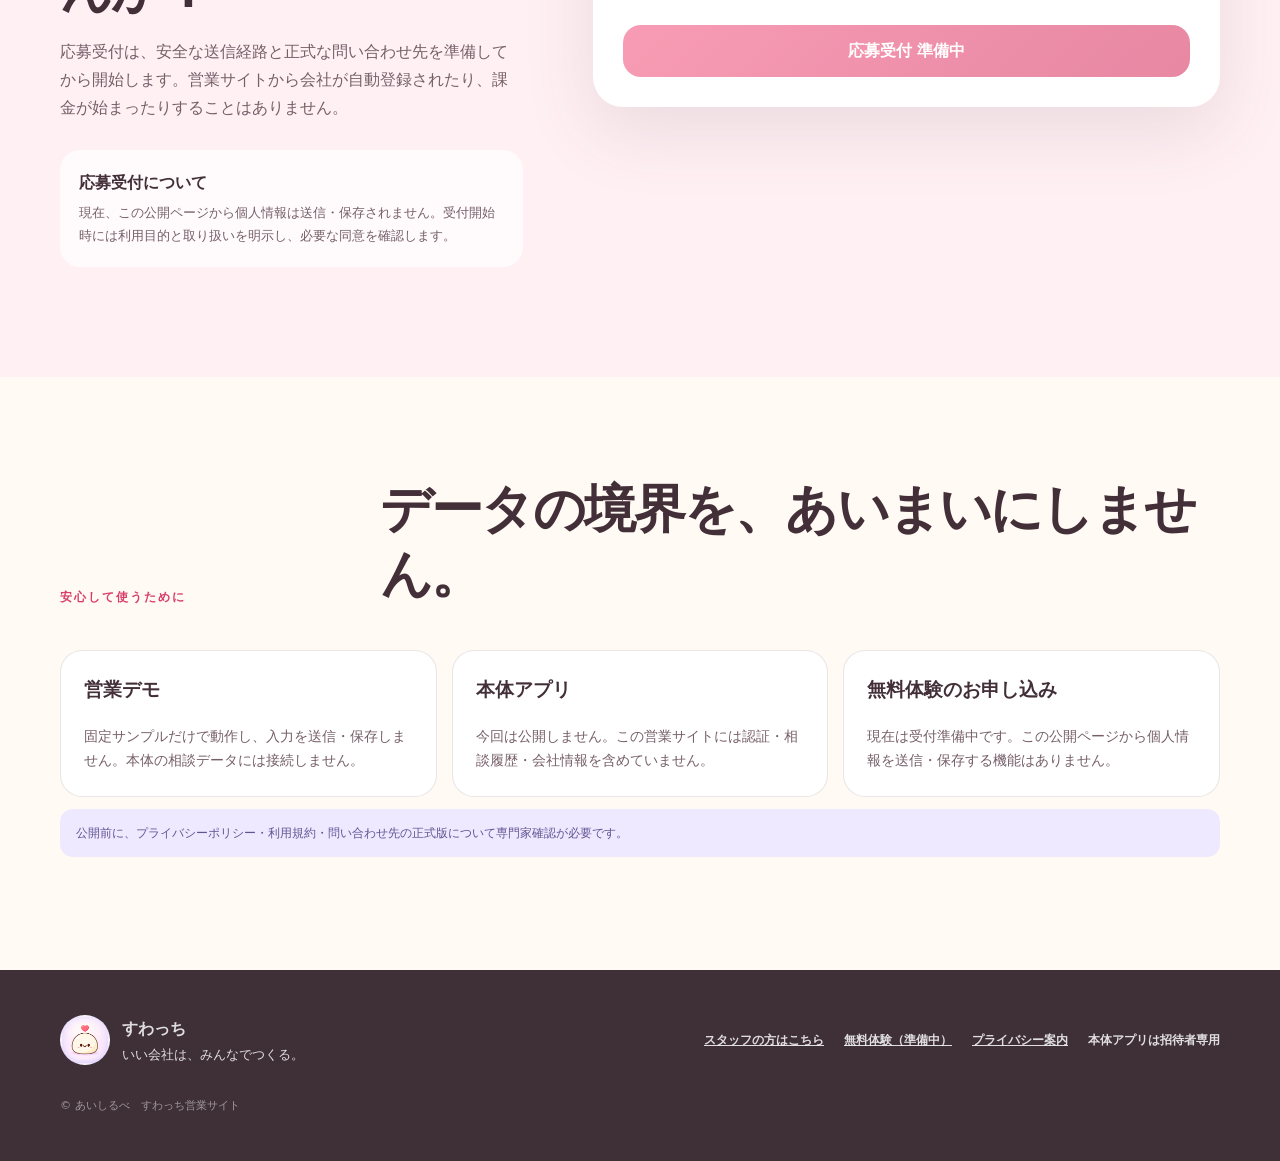
==== commit 73d0f6ff: "align sales demo with help flow" ====
--- a/public/index.html
+++ b/public/index.html
@@ -3,17 +3,17 @@
   <head>
     <meta charset="utf-8" />
     <meta name="viewport" content="width=device-width, initial-scale=1, viewport-fit=cover" />
-    <title>すわっち｜あなたを覚えて、あなたを支える。</title>
-    <meta name="description" content="あなた専用AI相談アプリ『すわっち』。日常のメモ、気軽なおしゃべりや相談、会社のみんなとの情報共有を、選べるAIパートナーとひとつに。" />
+    <title>すわっち｜ひとりで抱えない社長へ。</title>
+    <meta name="description" content="5〜20名ほどの会社向け。社長のAI相談と、スタッフが自分で届け先を選べるヘルプを備えた職場支援アプリです。" />
     <meta name="theme-color" content="#fff8f4" />
     <meta property="og:type" content="website" />
     <meta property="og:locale" content="ja_JP" />
-    <meta property="og:title" content="すわっち｜あなたを覚えて、あなたを支える。" />
-    <meta property="og:description" content="毎日の忘れたくないことから、気軽なおしゃべりや相談まで。あなたが選んだAIパートナーが寄り添います。" />
+    <meta property="og:title" content="すわっち｜ひとりで抱えない社長へ。" />
+    <meta property="og:description" content="社長はAIに相談でき、スタッフは必要なときだけ相手を選んで助けを求められます。" />
     <meta property="og:image" content="/assets/icon-512.png" />
     <link rel="icon" href="./assets/icon-192.png" />
     <link rel="apple-touch-icon" href="./assets/apple-touch-icon.png" />
-    <link rel="stylesheet" href="./styles.css" />
+    <link rel="stylesheet" href="./styles.css?v=20261016-1" />
     <script src="./demo.js" defer></script>
   </head>
   <body>
@@ -33,13 +33,13 @@
     <main id="top">
       <section class="hero section-shell">
         <div class="hero-copy">
-          <p class="eyebrow">あなた専用AI相談アプリ</p>
-          <h1 class="hero-title mobile-balanced-heading"><span class="heading-line">あなたを覚えて、</span><span class="heading-line">あなたを支える。</span></h1>
-          <p class="hero-lead">毎日の「忘れたくない」も、<br />誰かに聞いてほしいことも。</p>
-          <p class="hero-note">ちょっとしたメモから、気軽なおしゃべりや相談まで。あなたが選んだAIパートナーが、毎日に寄り添います。</p>
+          <p class="eyebrow">あなた専用AI相談アプリ｜5〜20名ほどの会社向け</p>
+          <h1 class="hero-title mobile-balanced-heading"><span class="heading-line">ひとりで抱えない</span><span class="heading-line">社長へ。</span></h1>
+          <p class="hero-lead">悩みはAIに話せて、<br />スタッフの本音は、誰からかわからない形で届く。</p>
+          <p class="hero-note">まずは社長だけで、14日間無料で試せます。スタッフの利用や招待は任意です。</p>
           <div class="hero-actions">
             <a class="primary-cta" href="#demo">無料デモを体験する</a>
-            <a class="secondary-cta" href="#trial">無料体験を見る</a>
+            <a class="secondary-cta" href="#trial">無料体験を事前登録する</a>
           </div>
           <div class="trust-row" aria-label="すわっちの特徴">
             <span>一人ひとりに専用設定</span><span>相談本文はそのまま非公開</span><span>会社ごとに安全に分離</span>
@@ -47,7 +47,7 @@
         </div>
         <div class="hero-visual" aria-label="すわっちのキャラクター">
           <div class="hero-orbit orbit-one"></div><div class="hero-orbit orbit-two"></div>
-          <div class="mascot-halo"><img src="./assets/suwacchi-mascot.png" alt="ふわふわ浮かぶ、すわっち" /></div>
+          <div class="mascot-halo"><img src="./assets/characters/suwacchi.png" alt="ふわふわ浮かぶ、すわっち" /></div>
           <div class="speech-card speech-one">帰りに豆腐を買う、覚えておくね</div>
           <div class="speech-card speech-two">今日もおつかれさま〜</div>
         </div>
@@ -65,10 +65,10 @@
           <p>見た目と話し方の違う4人から、一人ひとりが好きなパートナーを選択。選び直しても、会話履歴やタスクはそのままです。</p>
         </div>
         <div class="partner-grid">
-          <article class="partner-card partner-suwacchi"><div class="partner-image"><img src="./assets/suwacchi-mascot.png" alt="すわっち" /></div><div><h3>すわっち</h3><p>優しく柔らかく、親しみやすい癒やし系。</p></div></article>
-          <article class="partner-card partner-shiori"><div class="partner-image"><img src="./assets/characters/shiori/wave.webp" alt="手を振る、しおり" /></div><div><h3>しおり</h3><p>明るく上品で、堅すぎないAI秘書。</p></div></article>
-          <article class="partner-card partner-mike"><div class="partner-image"><img src="./assets/characters/mike/smile.webp" alt="笑顔のみけ" /></div><div><h3>みけ</h3><p>親しみやすく、少しくだけた猫型AI。</p></div></article>
-          <article class="partner-card partner-rei"><div class="partner-image"><img src="./assets/characters/rei/book.webp" alt="本を持つレイ" /></div><div><h3>レイ</h3><p>落ち着いた上品な敬語のAI執事。</p></div></article>
+          <article class="partner-card partner-suwacchi"><div class="partner-image"><img src="./assets/characters/suwacchi.png" alt="すわっち" /></div><div><h3>すわっち</h3><p>優しく柔らかく、親しみやすい癒やし系。</p></div></article>
+          <article class="partner-card partner-shiori"><div class="partner-image"><img src="./assets/characters/shiori.png" alt="手を振る、しおり" /></div><div><h3>しおり</h3><p>明るく上品で、堅すぎないAI秘書。</p></div></article>
+          <article class="partner-card partner-mike"><div class="partner-image"><img src="./assets/characters/mike.png" alt="笑顔のみけ" /></div><div><h3>みけ</h3><p>親しみやすく、少しくだけた猫型AI。</p></div></article>
+          <article class="partner-card partner-rei"><div class="partner-image"><img src="./assets/characters/rei.png" alt="本を持つレイ" /></div><div><h3>レイ</h3><p>落ち着いた上品な敬語のAI執事。</p></div></article>
         </div>
         <p class="memory-note">すわっちが参照するのは、ご本人の設定や許可された履歴、会社が正式に登録した理念・ルールなど、サービス内で定めた範囲です。何でも無制限に記憶するものではありません。</p>
       </section>
@@ -126,11 +126,20 @@
             <article class="feature-card"><span class="feature-icon">🤝</span><div><h3>みんなのやること</h3><p>仕事の担当・期限・進捗を同じ会社のみんなで確認し、引き継ぎに使えます。</p></div></article>
             <article class="feature-card"><span class="feature-icon">🌷</span><div><h3>社長のAI相談</h3><p>社長自身の気持ちや考えをAIとの対話で整理し、大切な話をする前に伝え方を一緒に考えられます。</p></div></article>
             <article class="feature-card"><span class="feature-icon">🫧</span><div><h3>職場の健康レポート</h3><p>仕事・人間関係・プライベートに関する話題を含む大まかな傾向を、安全に公開できる場合だけ表示します。心理診断ではありません。</p></div></article>
-            <article class="feature-card"><span class="feature-icon">💌</span><div><h3>ご意見ポスト</h3><p>匿名または記名で会社へ意見を送り、匿名のまま返信を受け取れます。</p></div></article>
+            <article class="feature-card"><span class="feature-icon">🛟</span><div><h3>ヘルプ</h3><p>スタッフ本人が必要なときだけ、AI・社内の責任者・社長・社外窓口から相談先を選べます。緊急度による自動通知は行いません。</p></div></article>
             <article class="feature-card"><span class="feature-icon">⭐</span><div><h3>みんなのミッション</h3><p>チャットの提案をAIが前向きに整え、承認後に会社の目標として公開します。</p></div></article>
             <article class="feature-card"><span class="feature-icon">♡</span><div><h3>ありがとうポイント</h3><p>良い行動をした仲間へ1ポイント。送り主は一般画面には表示しません。</p></div></article>
             <article class="feature-card"><span class="feature-icon">🏠</span><div><h3>企業導入で安心して利用</h3><p>会社が招待した利用者が、それぞれ自分のキャラクターとテーマを選択。承認済みの理念・業務ルールは共通して参照できます。</p></div></article>
           </div>
+        </div>
+      </section>
+
+      <section class="section-shell" aria-labelledby="visibility-title">
+        <div class="section-heading centered"><p class="eyebrow">相談データの境界</p><h2 id="visibility-title">見えるもの・見えないもの</h2></div>
+        <div class="feature-grid">
+          <article class="feature-card"><span class="feature-icon">✓</span><div><h3>会社に見える</h3><p>本人が明示的に送ったヘルプだけを、本人が選んだ社長または責任者が確認できます。</p></div></article>
+          <article class="feature-card"><span class="feature-icon">🔒</span><div><h3>会社に見えない</h3><p>通常のAI相談本文、本人専用メモ、AIだけに相談した内容は、そのまま会社へ共有されません。</p></div></article>
+          <article class="feature-card"><span class="feature-icon">📊</span><div><h3>レポートに含めない</h3><p>ヘルプの利用回数・カテゴリ・緊急度・本文は、職場傾向や週次レポートへ含めません。</p></div></article>
         </div>
       </section>
 
@@ -145,14 +154,14 @@
           <div class="demo-tabs" role="tablist" aria-label="体験する機能">
             <button role="tab" aria-selected="true" data-demo-tab="chat">AI相談</button>
             <button role="tab" aria-selected="false" data-demo-tab="report">レポート</button>
-            <button role="tab" aria-selected="false" data-demo-tab="opinion">ご意見</button>
+            <button role="tab" aria-selected="false" data-demo-tab="help">ヘルプ</button>
             <button role="tab" aria-selected="false" data-demo-tab="mission">ミッション</button>
             <button role="tab" aria-selected="false" data-demo-tab="point">ポイント</button>
           </div>
 
           <div class="demo-panel" data-demo-panel="chat">
             <div class="demo-role-switch"><button class="active" data-demo-role="president">社長として</button><button data-demo-role="staff">スタッフとして</button></div>
-            <div class="demo-chat-header"><img src="./assets/suwacchi-mascot.png" alt="" /><div><strong>すわっち</strong><small>固定サンプルでお返事します</small></div></div>
+            <div class="demo-chat-header"><img src="./assets/characters/suwacchi.png" alt="" /><div><strong>すわっち</strong><small>固定サンプルでお返事します</small></div></div>
             <div id="demo-messages" class="demo-messages" aria-live="polite"></div>
             <div id="demo-prompts" class="demo-prompts"></div>
           </div>
@@ -170,13 +179,15 @@
             <p class="careful-note">実際の画面では、相談者を推測できない十分な人数・件数があるときだけ傾向を表示します。</p>
           </div>
 
-          <div class="demo-panel" data-demo-panel="opinion" hidden>
-            <div class="sample-banner">体験用・送信内容は保存されません</div>
-            <h3>会社へ、お手紙を送る</h3>
-            <div class="demo-form-row"><label><input type="radio" name="demo-name" checked /> 匿名で送る</label><label><input type="radio" name="demo-name" /> 名前を伝える</label></div>
-            <textarea id="demo-opinion-text" rows="4">朝礼の連絡事項を、あとから確認できるようにしてほしいです。</textarea>
-            <button id="demo-opinion-send" class="demo-button">送信を体験</button>
-            <div id="demo-opinion-result" class="demo-result" hidden></div>
+          <div class="demo-panel" data-demo-panel="help" hidden>
+            <div class="sample-banner">体験用・相談は送信も保存もされません</div>
+            <h3>必要なときだけ、相談先を選ぶ</h3>
+            <p>AIだけに相談する／責任者に伝える／社長に直接伝える／社外窓口を使う、から本人が選ぶイメージです。</p>
+            <label>相談先<select id="demo-help-destination"><option>まずはAIに相談する</option><option>責任者に伝える</option><option>社長に直接伝える</option><option>社内の人には相談しにくい</option></select></label>
+            <label>緊急度<select><option>まずは相談したい</option><option>できるだけ早く対応してほしい</option><option>今すぐ助けが必要</option></select></label>
+            <button id="demo-help-preview" class="demo-button">送信前の確認を体験</button>
+            <div id="demo-help-result" class="demo-result" hidden></div>
+            <p class="careful-note">緊急度を選んでも自動通知や即時対応は行いません。差し迫った危険には110・119などを利用してください。</p>
           </div>
 
           <div class="demo-panel" data-demo-panel="mission" hidden>
@@ -217,7 +228,7 @@
             <ul>
               <li>1〜3日目は社長本人のみ</li><li>4〜14日目は社長を含め最大5名</li><li>招待の事前準備は可能</li><li>スタッフ招待は任意</li><li>自動課金なし</li><li>本格導入は試用後に判断</li>
             </ul>
-            <a class="primary-cta full" href="#apply">無料体験を申し込む</a>
+            <a class="primary-cta full" href="#apply">無料体験を事前登録する</a>
           </div>
         </div>
       </section>
--- a/public/styles.css
+++ b/public/styles.css
@@ -20,7 +20,7 @@
 [hidden] { display: none !important; }
 
 .site-header { position: sticky; z-index: 20; top: 0; display: flex; align-items: center; gap: 28px; min-height: 72px; padding: 10px max(20px, calc((100vw - 1160px) / 2)); background: rgba(255, 250, 244, .88); border-bottom: 1px solid rgba(92, 61, 74, .08); backdrop-filter: blur(16px); }
-.brand { display: inline-flex; align-items: center; gap: 9px; margin-right: auto; text-decoration: none; font-weight: 800; letter-spacing: .04em; }
+.brand { display: inline-flex; align-items: center; flex-shrink: 0; gap: 9px; margin-right: auto; text-decoration: none; font-weight: 800; letter-spacing: .04em; white-space: nowrap; }
 .brand img { width: 42px; height: 42px; border-radius: 50%; }
 .site-header nav { display: flex; gap: 26px; font-size: .86rem; font-weight: 700; }
 .site-header nav a, .header-login, .header-staff-link { text-decoration: none; }
@@ -323,7 +323,7 @@
 
 @media (max-width: 620px) {
   .section-shell { width: min(100% - 28px, 1160px); }
-  .site-header { min-height: 62px; padding-inline: 14px; }
+  .site-header { gap: 8px; min-height: 62px; padding-inline: 14px; }
   .brand img { width: 36px; height: 36px; }
   .header-login { padding: 7px 12px; font-size: .74rem; }
   .header-staff-link { max-width: 52vw; overflow: hidden; padding: 7px 11px; font-size: .7rem; text-overflow: ellipsis; }
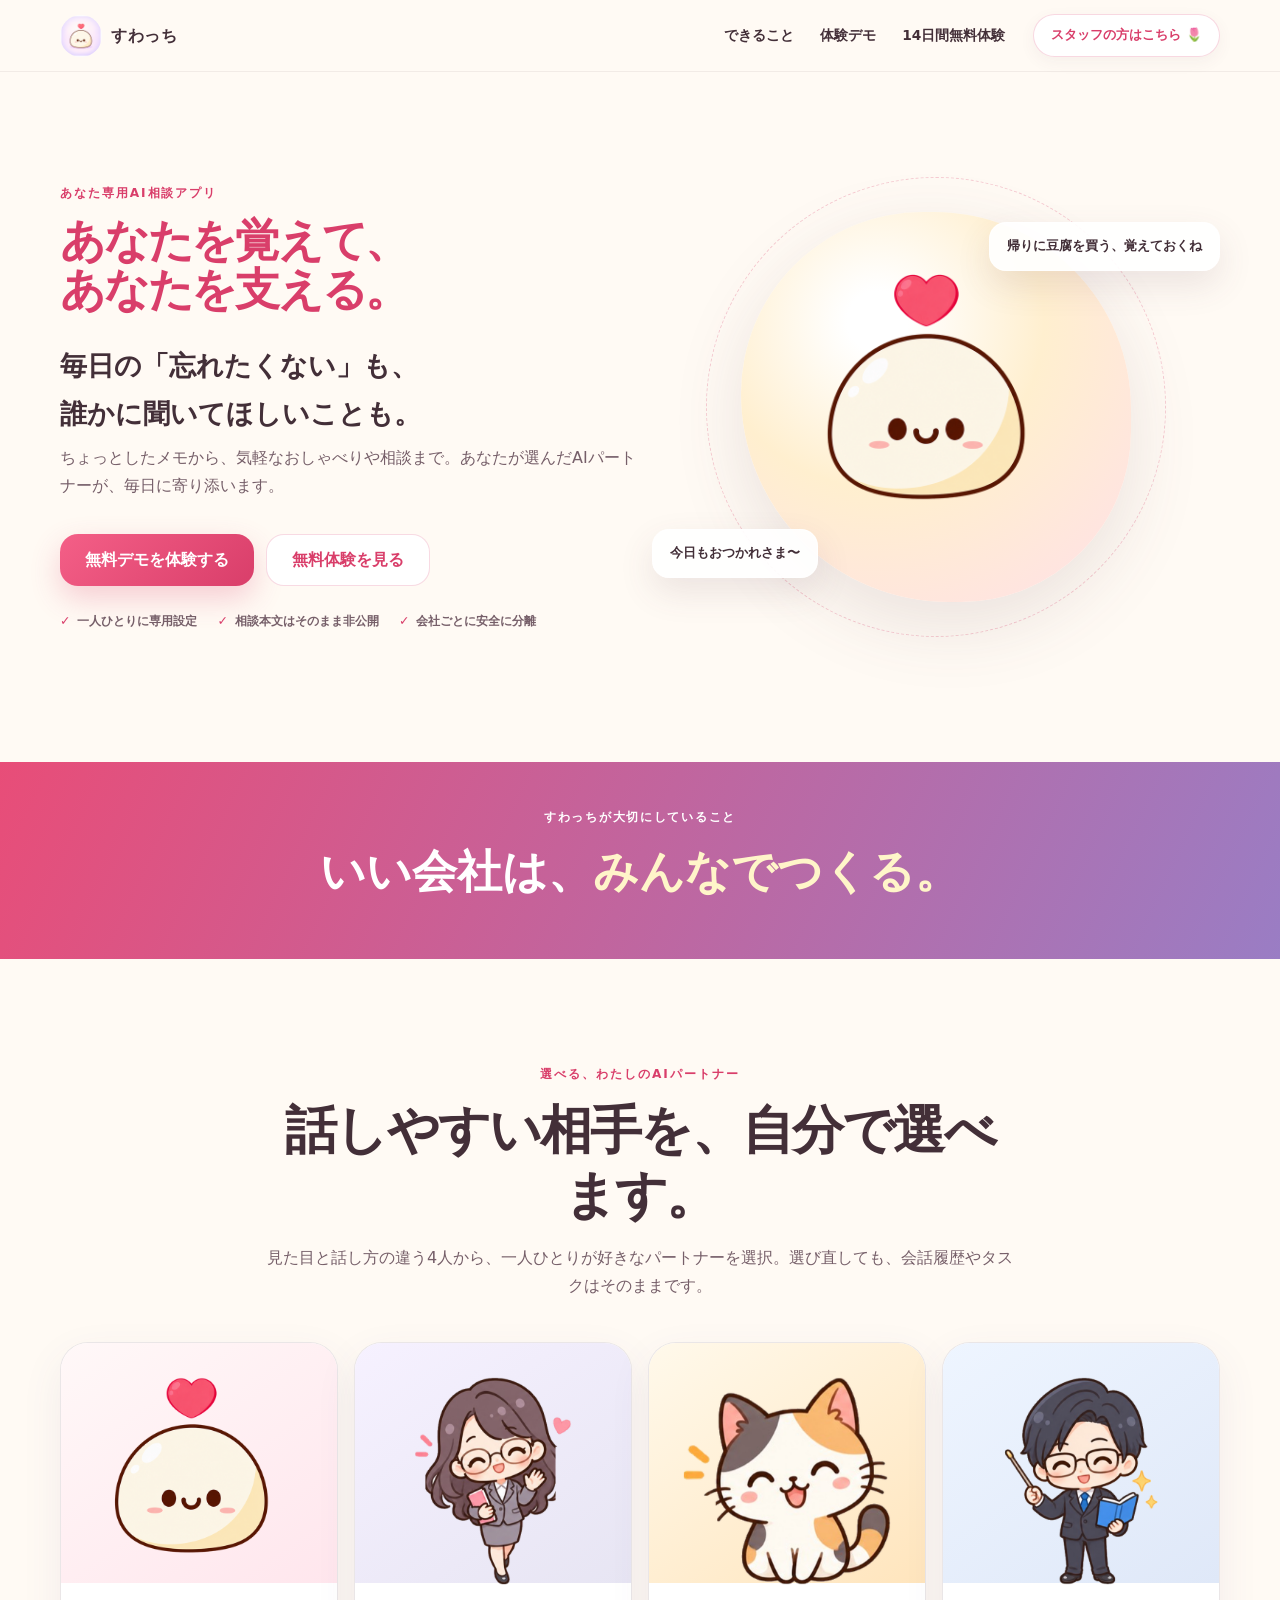
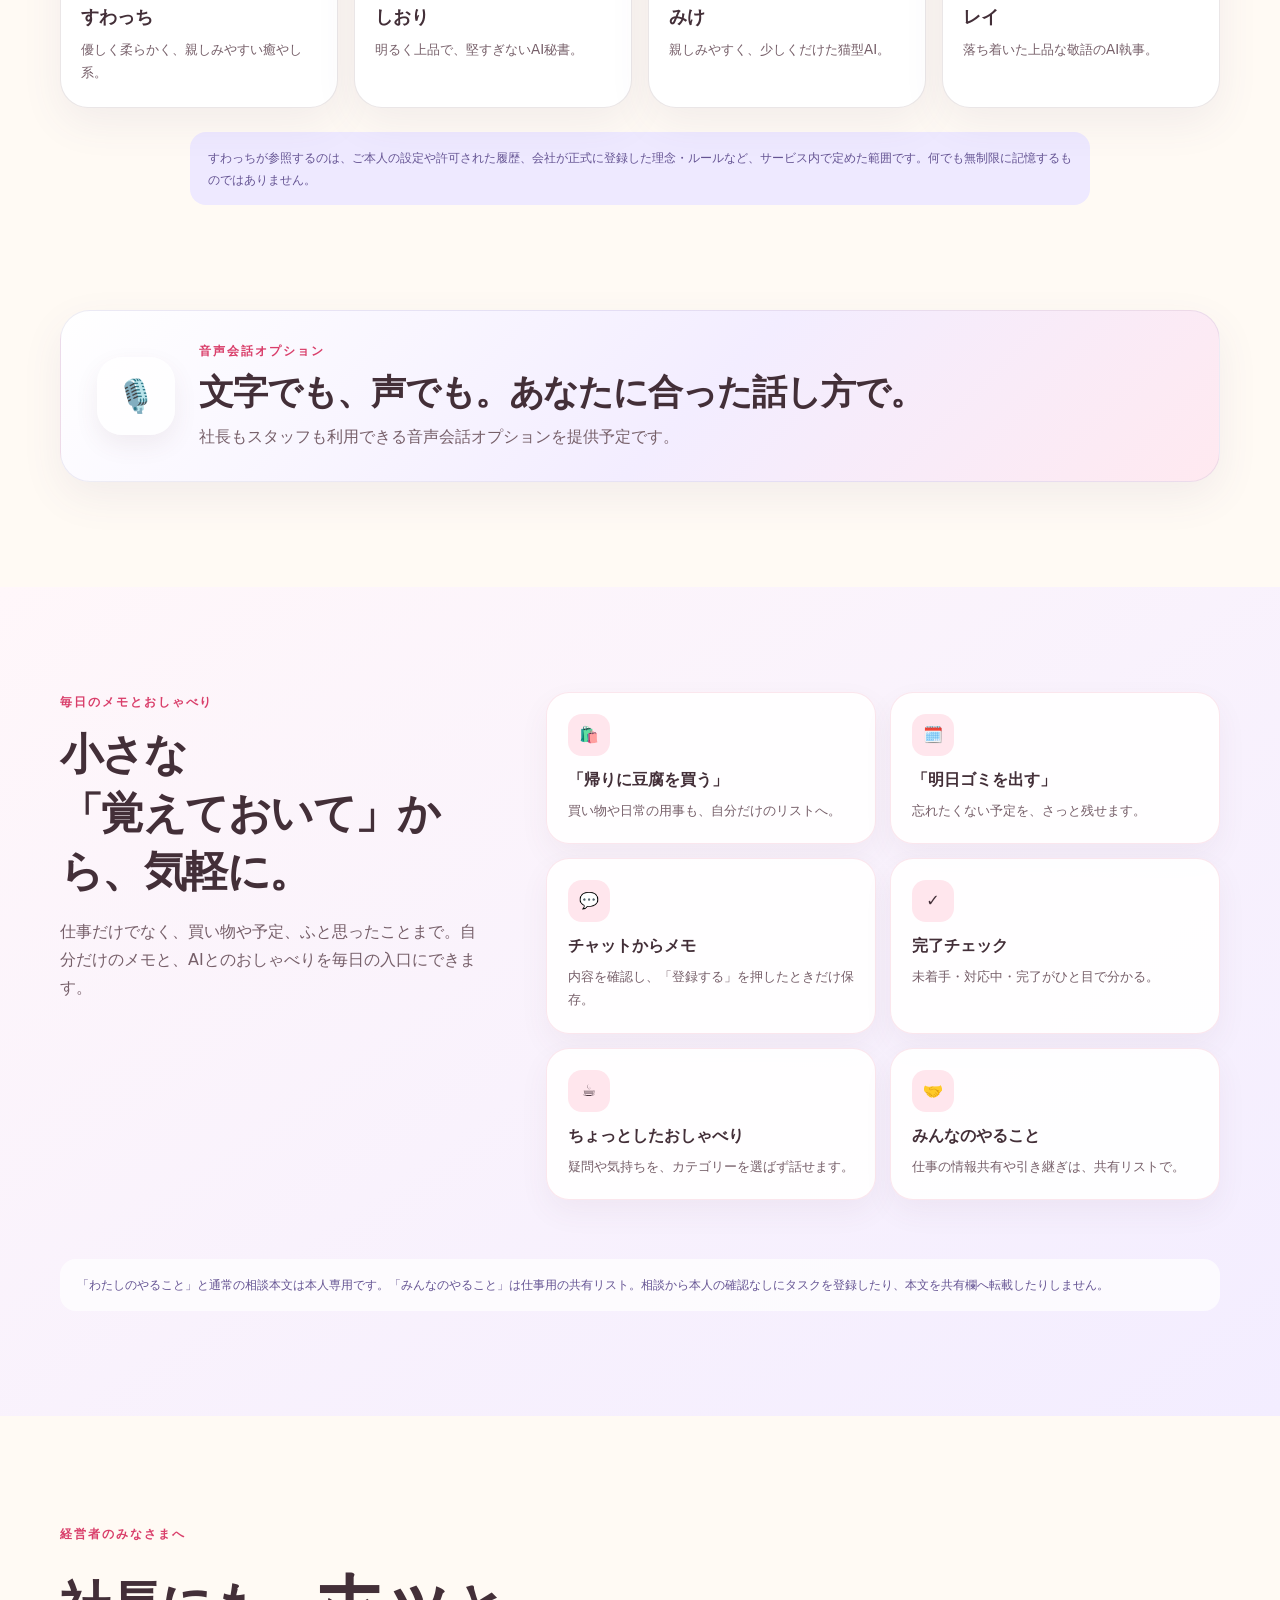
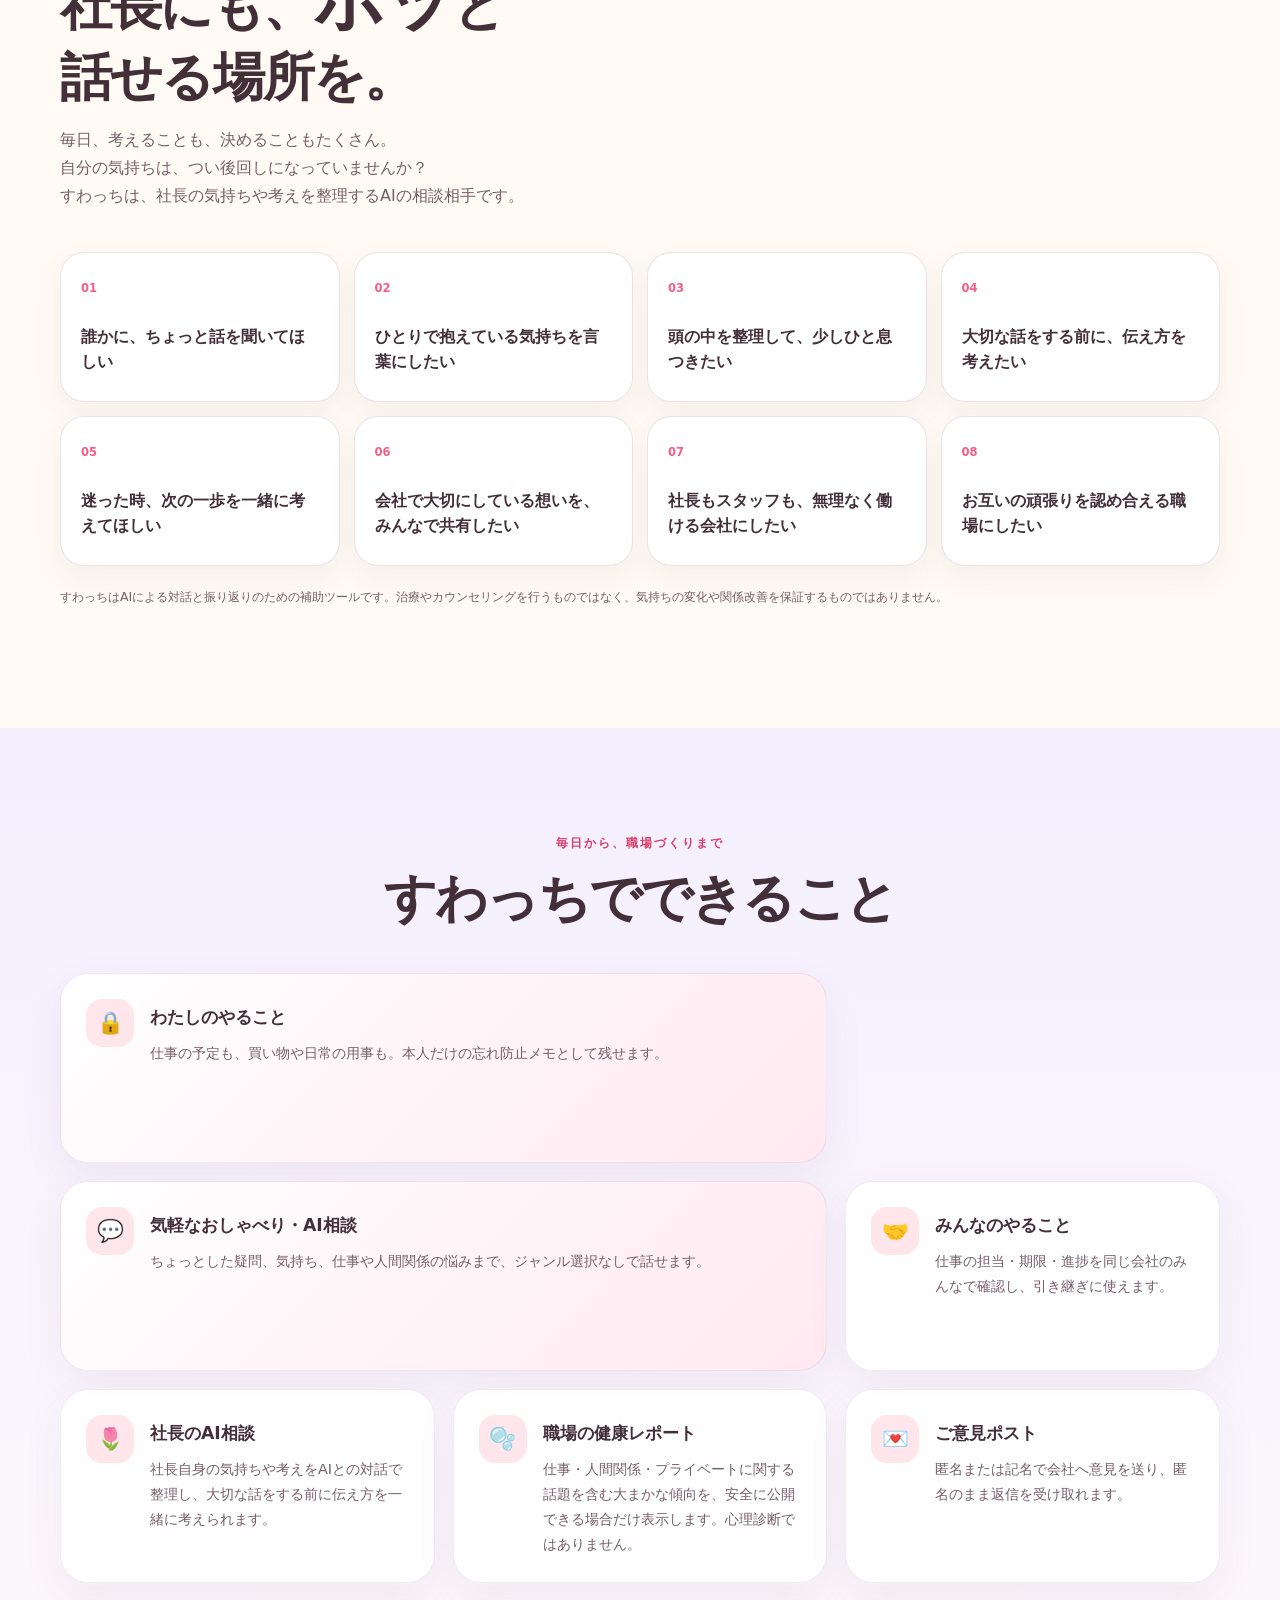
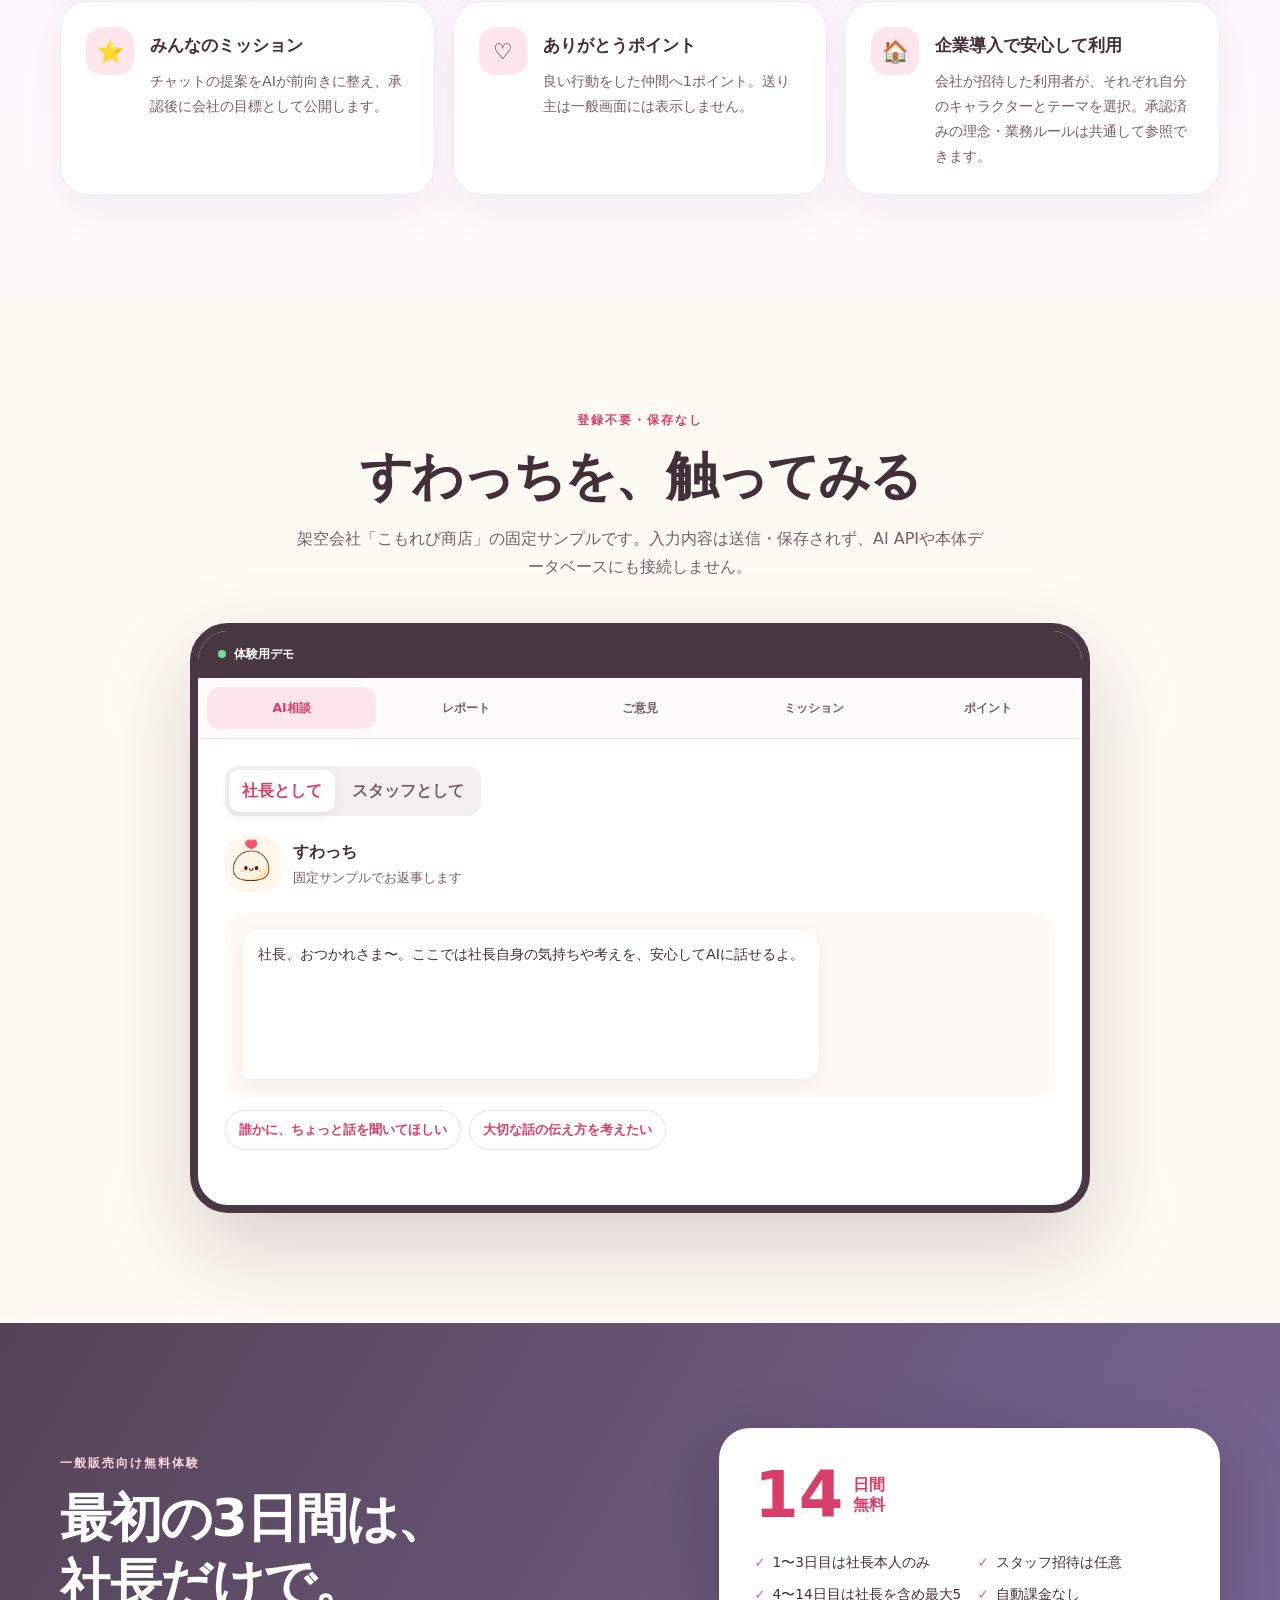
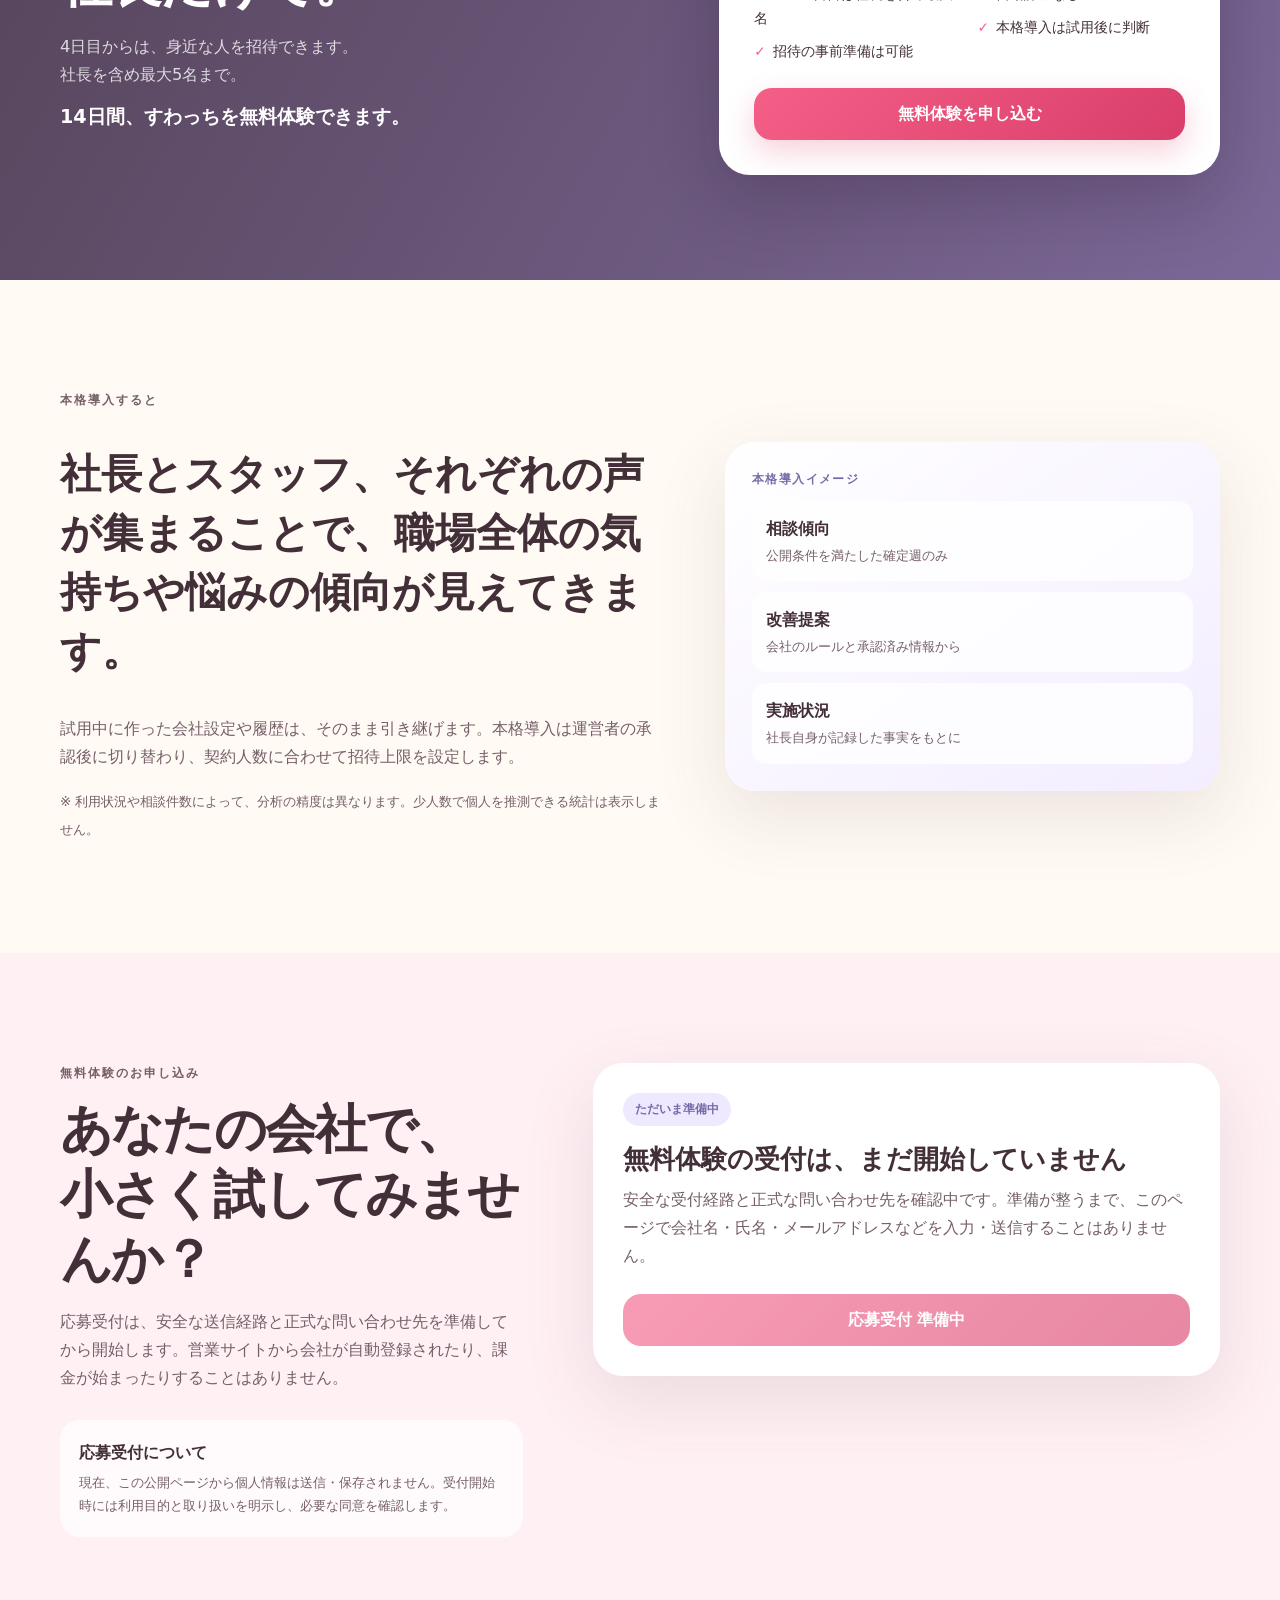
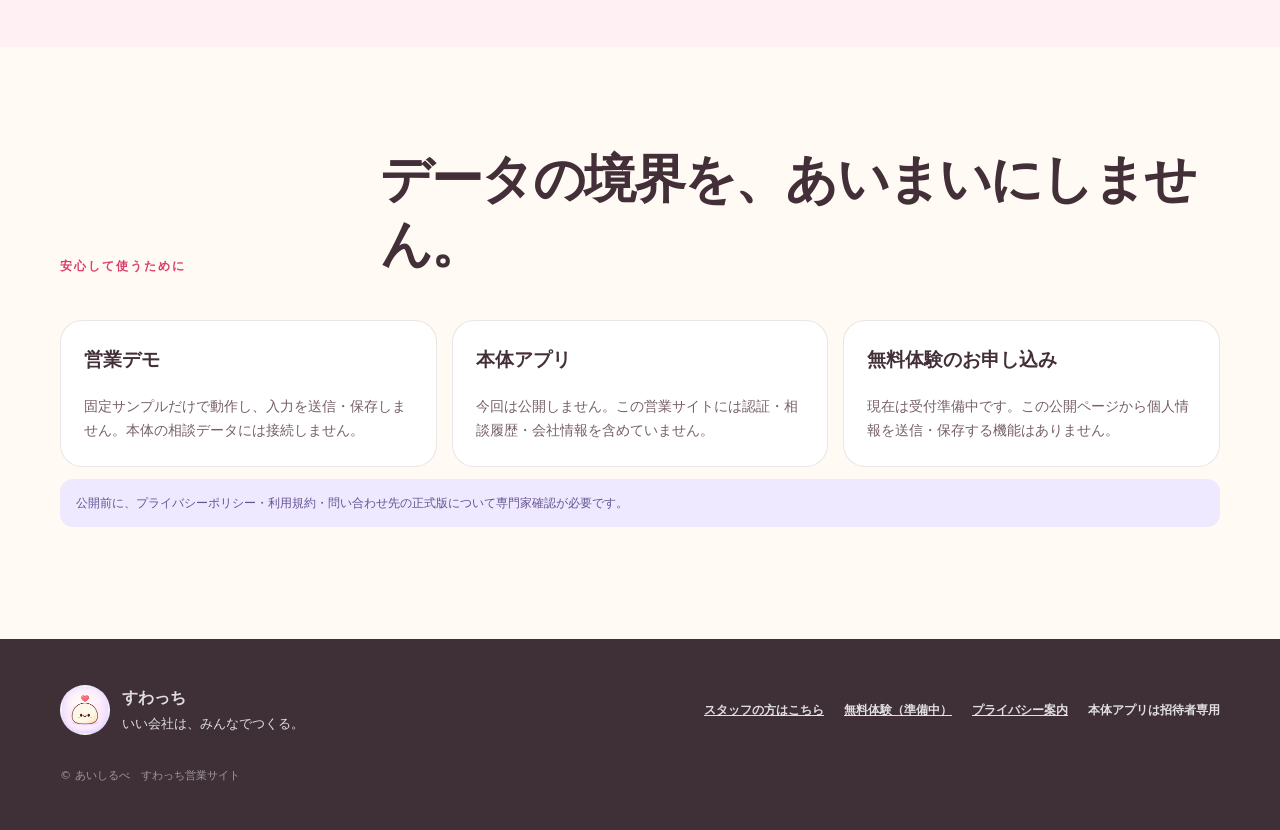
==== commit 5d65d892: "Unify approved character artwork" ====
--- a/public/index.html
+++ b/public/index.html
@@ -3,13 +3,13 @@
   <head>
     <meta charset="utf-8" />
     <meta name="viewport" content="width=device-width, initial-scale=1, viewport-fit=cover" />
-    <title>すわっち｜ひとりで抱えない社長へ。</title>
-    <meta name="description" content="5〜20名ほどの会社向け。社長のAI相談と、スタッフが自分で届け先を選べるヘルプを備えた職場支援アプリです。" />
+    <title>すわっち｜あなたを覚えて、あなたを支える。</title>
+    <meta name="description" content="あなた専用AI相談アプリ『すわっち』。日常のメモ、気軽なおしゃべりや相談、会社のみんなとの情報共有を、選べるAIパートナーとひとつに。" />
     <meta name="theme-color" content="#fff8f4" />
     <meta property="og:type" content="website" />
     <meta property="og:locale" content="ja_JP" />
-    <meta property="og:title" content="すわっち｜ひとりで抱えない社長へ。" />
-    <meta property="og:description" content="社長はAIに相談でき、スタッフは必要なときだけ相手を選んで助けを求められます。" />
+    <meta property="og:title" content="すわっち｜あなたを覚えて、あなたを支える。" />
+    <meta property="og:description" content="毎日の忘れたくないことから、気軽なおしゃべりや相談まで。あなたが選んだAIパートナーが寄り添います。" />
     <meta property="og:image" content="/assets/icon-512.png" />
     <link rel="icon" href="./assets/icon-192.png" />
     <link rel="apple-touch-icon" href="./assets/apple-touch-icon.png" />
@@ -33,13 +33,13 @@
     <main id="top">
       <section class="hero section-shell">
         <div class="hero-copy">
-          <p class="eyebrow">あなた専用AI相談アプリ｜5〜20名ほどの会社向け</p>
-          <h1 class="hero-title mobile-balanced-heading"><span class="heading-line">ひとりで抱えない</span><span class="heading-line">社長へ。</span></h1>
-          <p class="hero-lead">悩みはAIに話せて、<br />スタッフの本音は、誰からかわからない形で届く。</p>
-          <p class="hero-note">まずは社長だけで、14日間無料で試せます。スタッフの利用や招待は任意です。</p>
+          <p class="eyebrow">あなた専用AI相談アプリ</p>
+          <h1 class="hero-title mobile-balanced-heading"><span class="heading-line">あなたを覚えて、</span><span class="heading-line">あなたを支える。</span></h1>
+          <p class="hero-lead">毎日の「忘れたくない」も、<br />誰かに聞いてほしいことも。</p>
+          <p class="hero-note">ちょっとしたメモから、気軽なおしゃべりや相談まで。あなたが選んだAIパートナーが、毎日に寄り添います。</p>
           <div class="hero-actions">
             <a class="primary-cta" href="#demo">無料デモを体験する</a>
-            <a class="secondary-cta" href="#trial">無料体験を事前登録する</a>
+            <a class="secondary-cta" href="#trial">無料体験を見る</a>
           </div>
           <div class="trust-row" aria-label="すわっちの特徴">
             <span>一人ひとりに専用設定</span><span>相談本文はそのまま非公開</span><span>会社ごとに安全に分離</span>
@@ -126,20 +126,11 @@
             <article class="feature-card"><span class="feature-icon">🤝</span><div><h3>みんなのやること</h3><p>仕事の担当・期限・進捗を同じ会社のみんなで確認し、引き継ぎに使えます。</p></div></article>
             <article class="feature-card"><span class="feature-icon">🌷</span><div><h3>社長のAI相談</h3><p>社長自身の気持ちや考えをAIとの対話で整理し、大切な話をする前に伝え方を一緒に考えられます。</p></div></article>
             <article class="feature-card"><span class="feature-icon">🫧</span><div><h3>職場の健康レポート</h3><p>仕事・人間関係・プライベートに関する話題を含む大まかな傾向を、安全に公開できる場合だけ表示します。心理診断ではありません。</p></div></article>
-            <article class="feature-card"><span class="feature-icon">🛟</span><div><h3>ヘルプ</h3><p>スタッフ本人が必要なときだけ、AI・社内の責任者・社長・社外窓口から相談先を選べます。緊急度による自動通知は行いません。</p></div></article>
+            <article class="feature-card"><span class="feature-icon">💌</span><div><h3>ご意見ポスト</h3><p>匿名または記名で会社へ意見を送り、匿名のまま返信を受け取れます。</p></div></article>
             <article class="feature-card"><span class="feature-icon">⭐</span><div><h3>みんなのミッション</h3><p>チャットの提案をAIが前向きに整え、承認後に会社の目標として公開します。</p></div></article>
             <article class="feature-card"><span class="feature-icon">♡</span><div><h3>ありがとうポイント</h3><p>良い行動をした仲間へ1ポイント。送り主は一般画面には表示しません。</p></div></article>
             <article class="feature-card"><span class="feature-icon">🏠</span><div><h3>企業導入で安心して利用</h3><p>会社が招待した利用者が、それぞれ自分のキャラクターとテーマを選択。承認済みの理念・業務ルールは共通して参照できます。</p></div></article>
           </div>
-        </div>
-      </section>
-
-      <section class="section-shell" aria-labelledby="visibility-title">
-        <div class="section-heading centered"><p class="eyebrow">相談データの境界</p><h2 id="visibility-title">見えるもの・見えないもの</h2></div>
-        <div class="feature-grid">
-          <article class="feature-card"><span class="feature-icon">✓</span><div><h3>会社に見える</h3><p>本人が明示的に送ったヘルプだけを、本人が選んだ社長または責任者が確認できます。</p></div></article>
-          <article class="feature-card"><span class="feature-icon">🔒</span><div><h3>会社に見えない</h3><p>通常のAI相談本文、本人専用メモ、AIだけに相談した内容は、そのまま会社へ共有されません。</p></div></article>
-          <article class="feature-card"><span class="feature-icon">📊</span><div><h3>レポートに含めない</h3><p>ヘルプの利用回数・カテゴリ・緊急度・本文は、職場傾向や週次レポートへ含めません。</p></div></article>
         </div>
       </section>
 
@@ -154,7 +145,7 @@
           <div class="demo-tabs" role="tablist" aria-label="体験する機能">
             <button role="tab" aria-selected="true" data-demo-tab="chat">AI相談</button>
             <button role="tab" aria-selected="false" data-demo-tab="report">レポート</button>
-            <button role="tab" aria-selected="false" data-demo-tab="help">ヘルプ</button>
+            <button role="tab" aria-selected="false" data-demo-tab="opinion">ご意見</button>
             <button role="tab" aria-selected="false" data-demo-tab="mission">ミッション</button>
             <button role="tab" aria-selected="false" data-demo-tab="point">ポイント</button>
           </div>
@@ -179,15 +170,13 @@
             <p class="careful-note">実際の画面では、相談者を推測できない十分な人数・件数があるときだけ傾向を表示します。</p>
           </div>
 
-          <div class="demo-panel" data-demo-panel="help" hidden>
-            <div class="sample-banner">体験用・相談は送信も保存もされません</div>
-            <h3>必要なときだけ、相談先を選ぶ</h3>
-            <p>AIだけに相談する／責任者に伝える／社長に直接伝える／社外窓口を使う、から本人が選ぶイメージです。</p>
-            <label>相談先<select id="demo-help-destination"><option>まずはAIに相談する</option><option>責任者に伝える</option><option>社長に直接伝える</option><option>社内の人には相談しにくい</option></select></label>
-            <label>緊急度<select><option>まずは相談したい</option><option>できるだけ早く対応してほしい</option><option>今すぐ助けが必要</option></select></label>
-            <button id="demo-help-preview" class="demo-button">送信前の確認を体験</button>
-            <div id="demo-help-result" class="demo-result" hidden></div>
-            <p class="careful-note">緊急度を選んでも自動通知や即時対応は行いません。差し迫った危険には110・119などを利用してください。</p>
+          <div class="demo-panel" data-demo-panel="opinion" hidden>
+            <div class="sample-banner">体験用・送信内容は保存されません</div>
+            <h3>会社へ、お手紙を送る</h3>
+            <div class="demo-form-row"><label><input type="radio" name="demo-name" checked /> 匿名で送る</label><label><input type="radio" name="demo-name" /> 名前を伝える</label></div>
+            <textarea id="demo-opinion-text" rows="4">朝礼の連絡事項を、あとから確認できるようにしてほしいです。</textarea>
+            <button id="demo-opinion-send" class="demo-button">送信を体験</button>
+            <div id="demo-opinion-result" class="demo-result" hidden></div>
           </div>
 
           <div class="demo-panel" data-demo-panel="mission" hidden>
@@ -228,7 +217,7 @@
             <ul>
               <li>1〜3日目は社長本人のみ</li><li>4〜14日目は社長を含め最大5名</li><li>招待の事前準備は可能</li><li>スタッフ招待は任意</li><li>自動課金なし</li><li>本格導入は試用後に判断</li>
             </ul>
-            <a class="primary-cta full" href="#apply">無料体験を事前登録する</a>
+            <a class="primary-cta full" href="#apply">無料体験を申し込む</a>
           </div>
         </div>
       </section>
--- a/public/styles.css
+++ b/public/styles.css
@@ -49,7 +49,7 @@
 
 .hero-visual { position: relative; min-height: 490px; display: grid; place-items: center; isolation: isolate; }
 .mascot-halo { width: min(390px, 82vw); aspect-ratio: 1; display: grid; place-items: center; border-radius: 48% 52% 45% 55%; background: radial-gradient(circle at 35% 28%, #fff 0 8%, #ffefcf 44%, #ffdfe8 100%); box-shadow: var(--shadow); animation: float 4.6s ease-in-out infinite; }
-.mascot-halo img { width: 78%; border-radius: 44%; mix-blend-mode: multiply; }
+.mascot-halo img { width: 78%; height: 78%; object-fit: contain; }
 .hero-orbit { position: absolute; z-index: -1; border-radius: 50%; border: 1px dashed rgba(217, 62, 106, .25); }
 .orbit-one { width: 460px; height: 460px; animation: spin 26s linear infinite; }
 .orbit-two { width: 350px; height: 350px; border-color: rgba(118, 105, 167, .25); animation: spin 19s linear infinite reverse; }
@@ -131,7 +131,7 @@
 .demo-role-switch button { padding: 7px 13px; border: 0; border-radius: 10px; color: var(--muted); background: transparent; font-weight: 800; cursor: pointer; }
 .demo-role-switch button.active { color: var(--pink-deep); background: #fff; box-shadow: 0 4px 12px rgba(60,40,50,.08); }
 .demo-chat-header { display: flex; align-items: center; gap: 12px; margin: 20px 0; }
-.demo-chat-header img { width: 56px; height: 56px; object-fit: cover; border-radius: 20px; background: #fff7e7; }
+.demo-chat-header img { width: 56px; height: 56px; object-fit: contain; border-radius: 20px; background: #fff7e7; }
 .demo-chat-header small { display: block; color: var(--muted); }
 .demo-messages { display: grid; gap: 10px; min-height: 185px; padding: 18px; border-radius: 22px; background: #fff9f5; }
 .mini-bubble { max-width: 82%; padding: 12px 15px; border-radius: 18px; font-size: .9rem; }
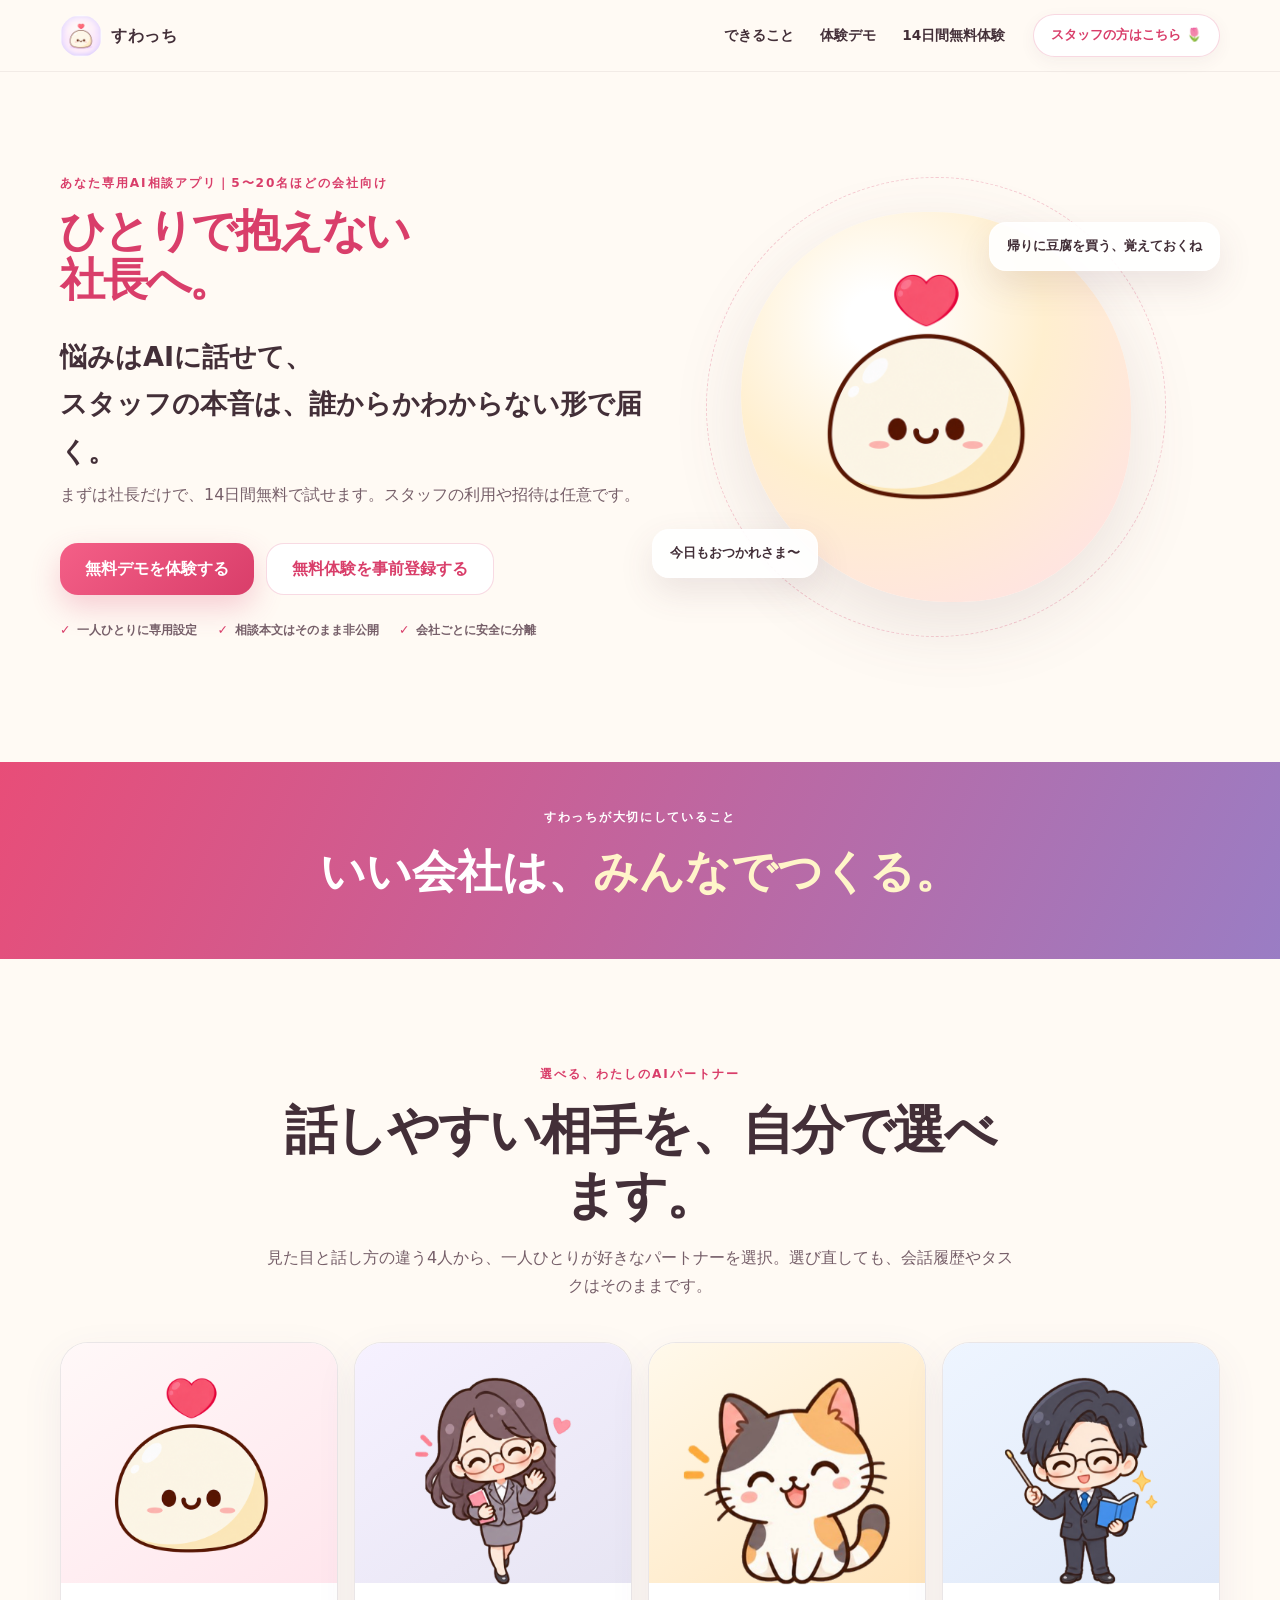
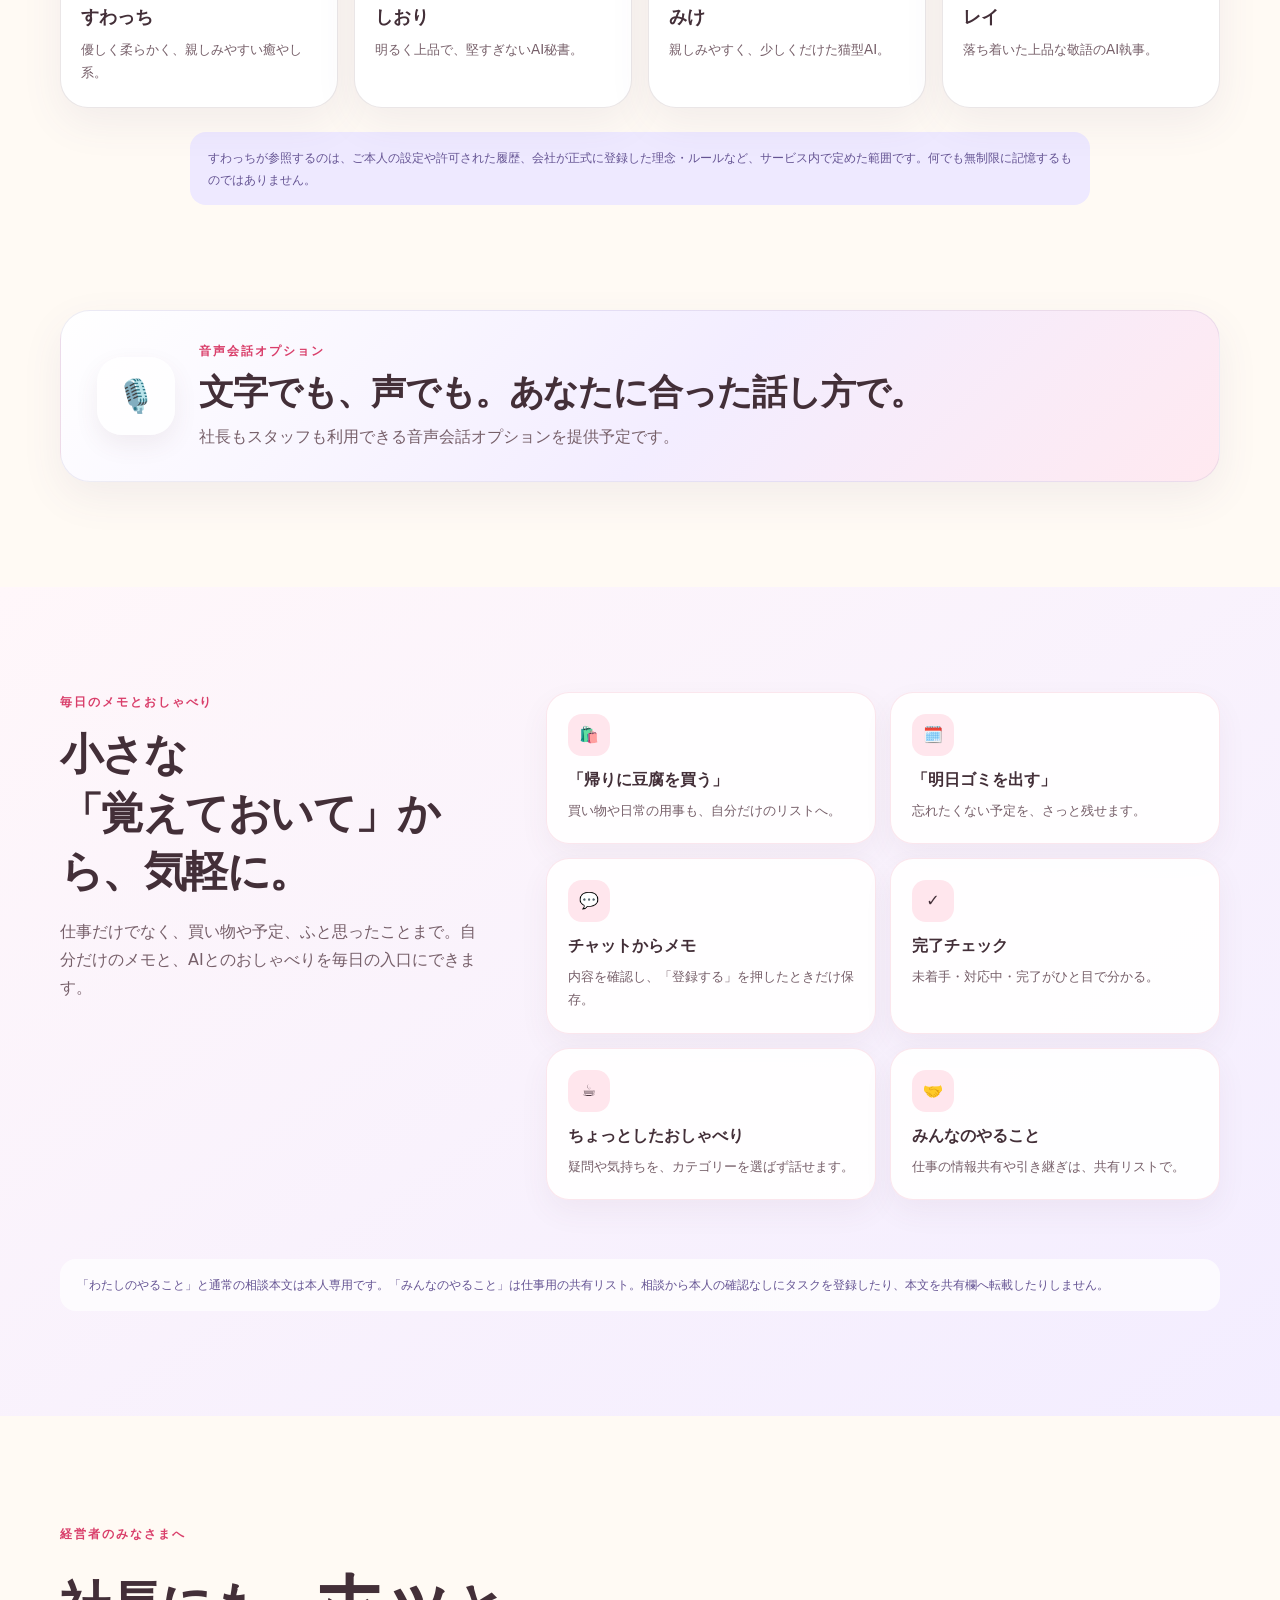
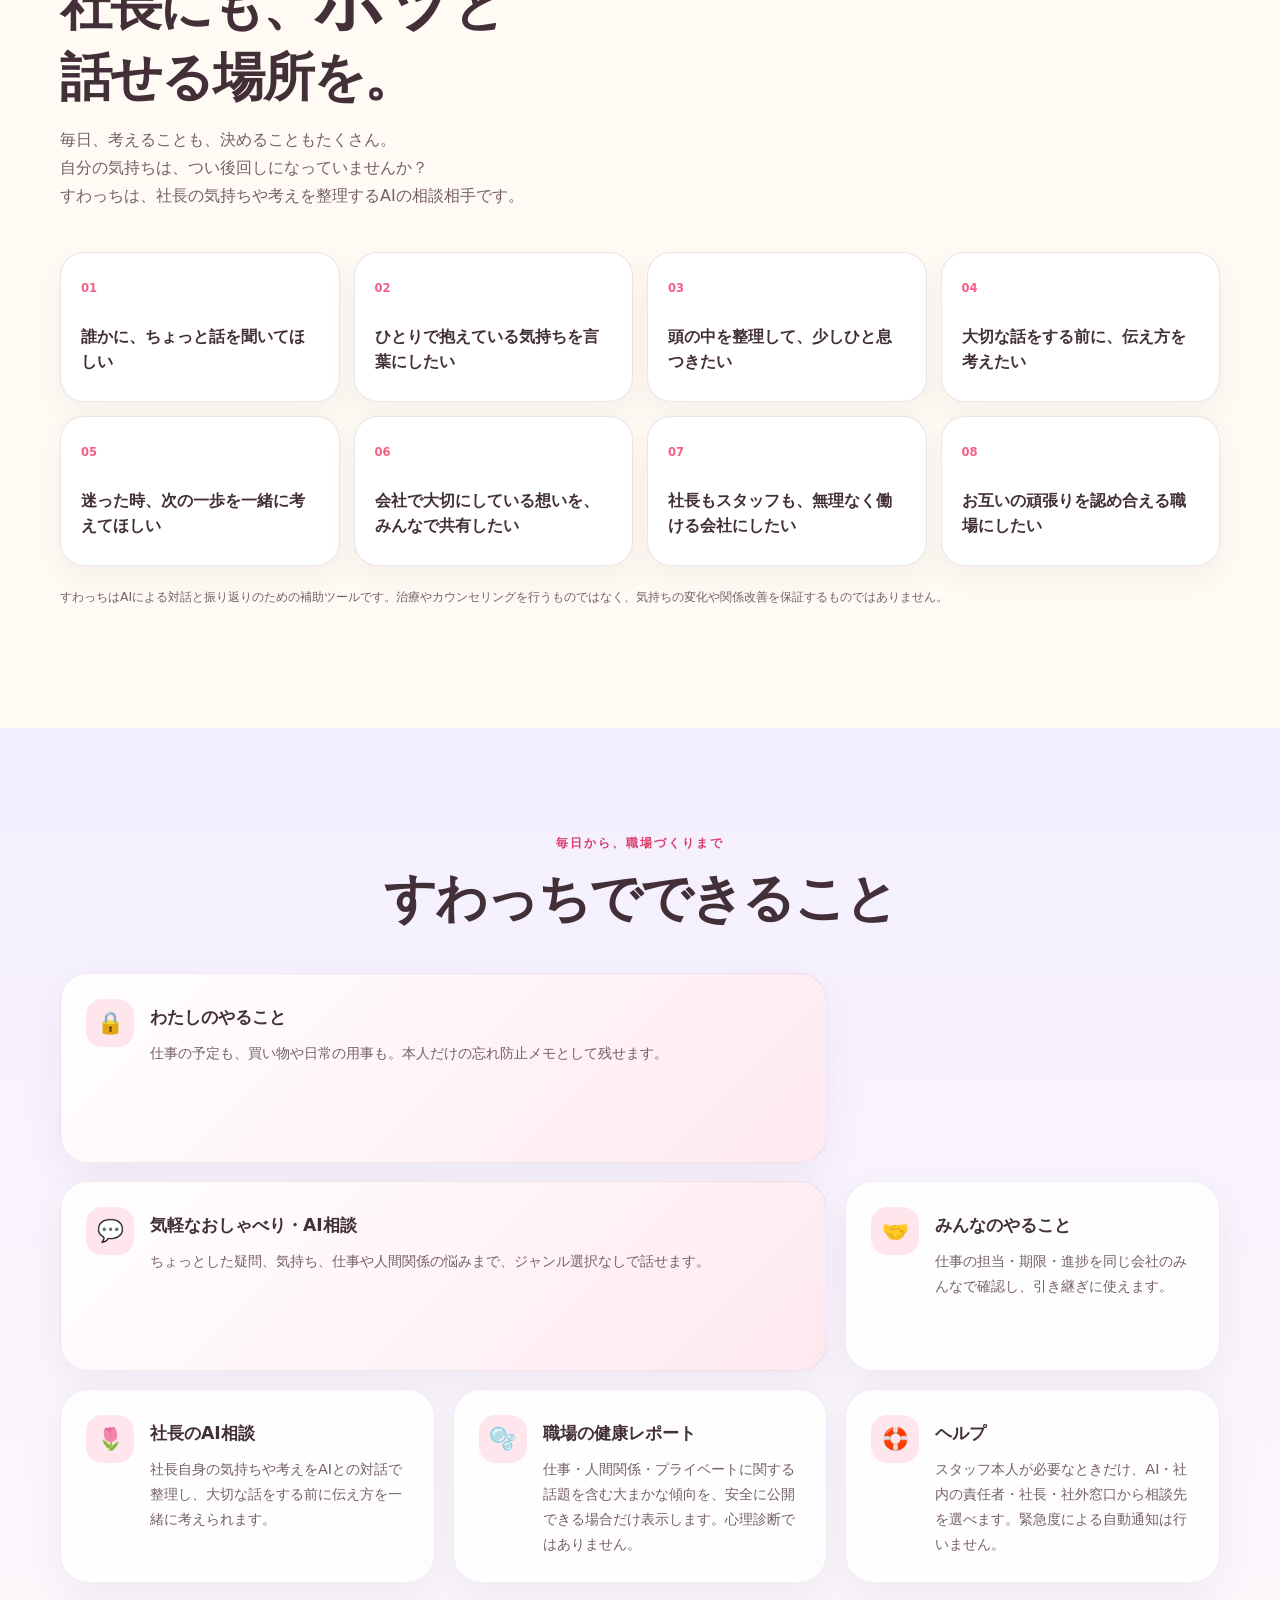
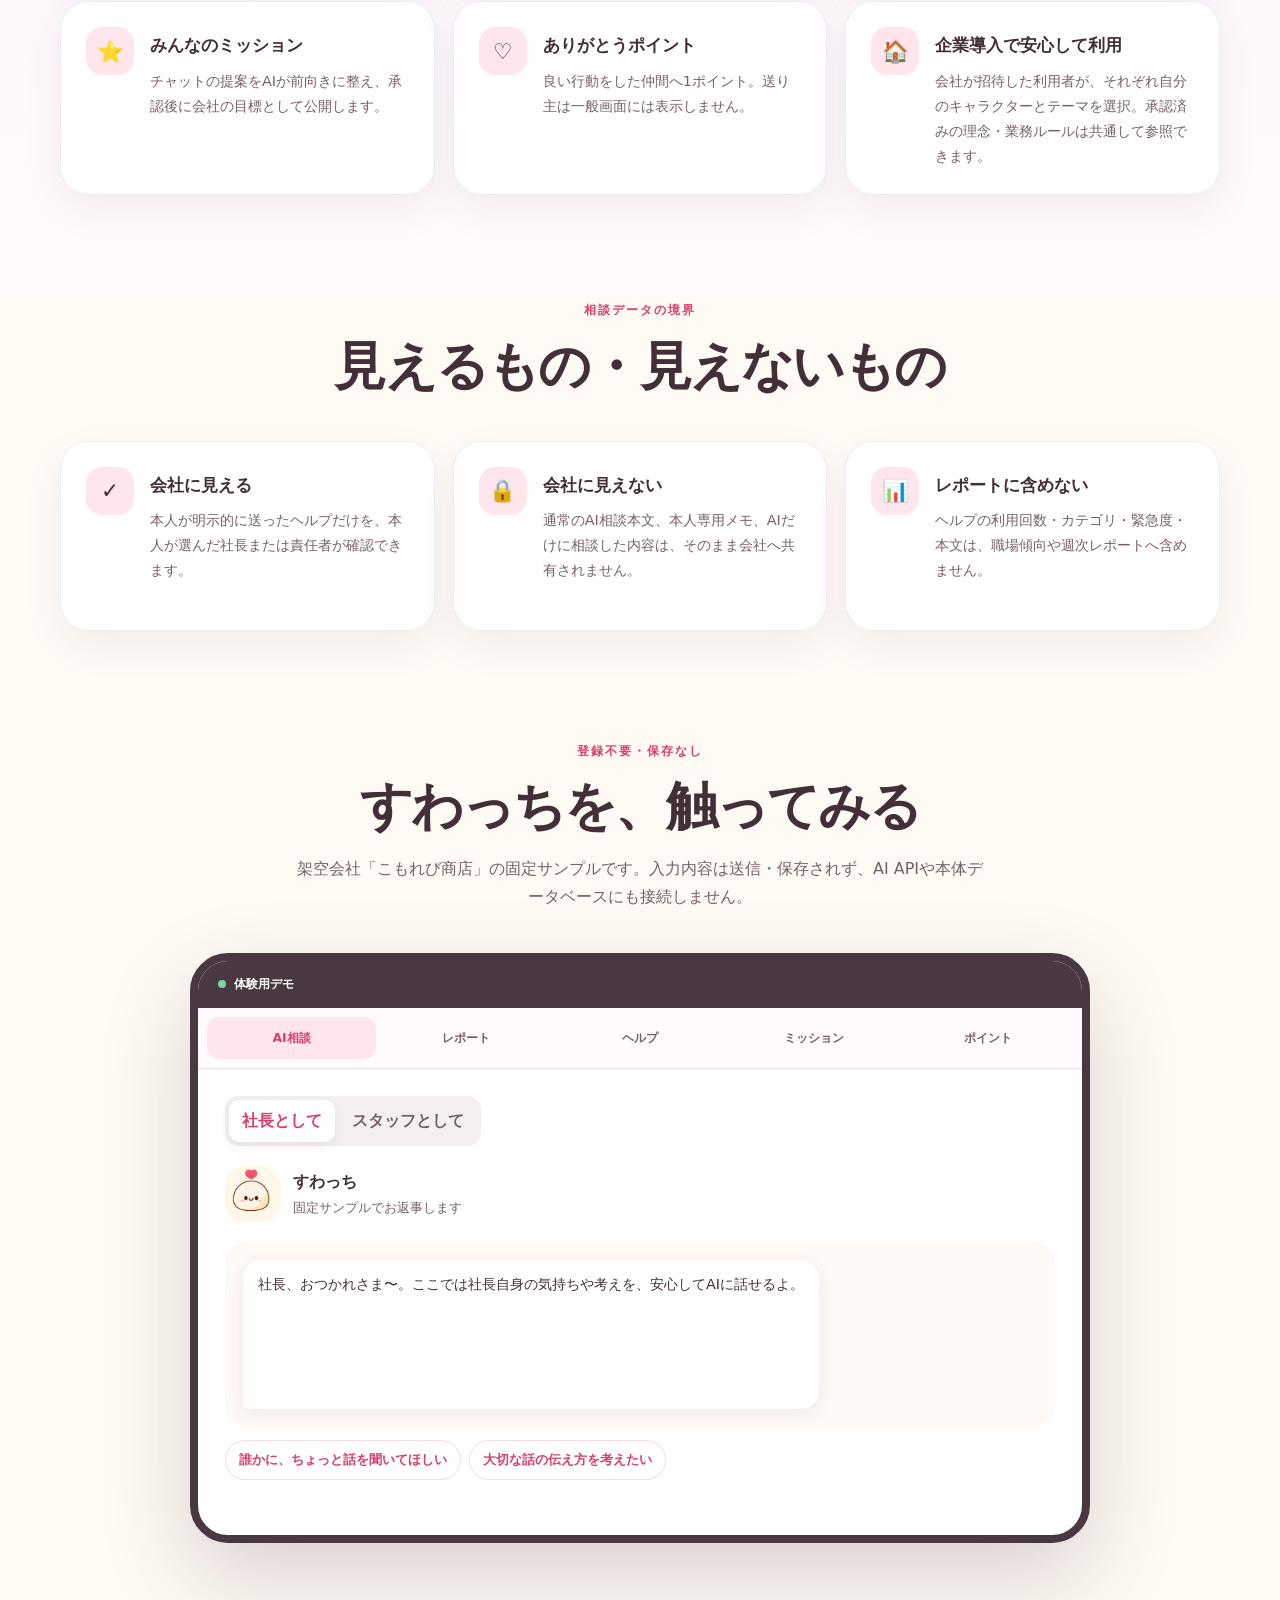
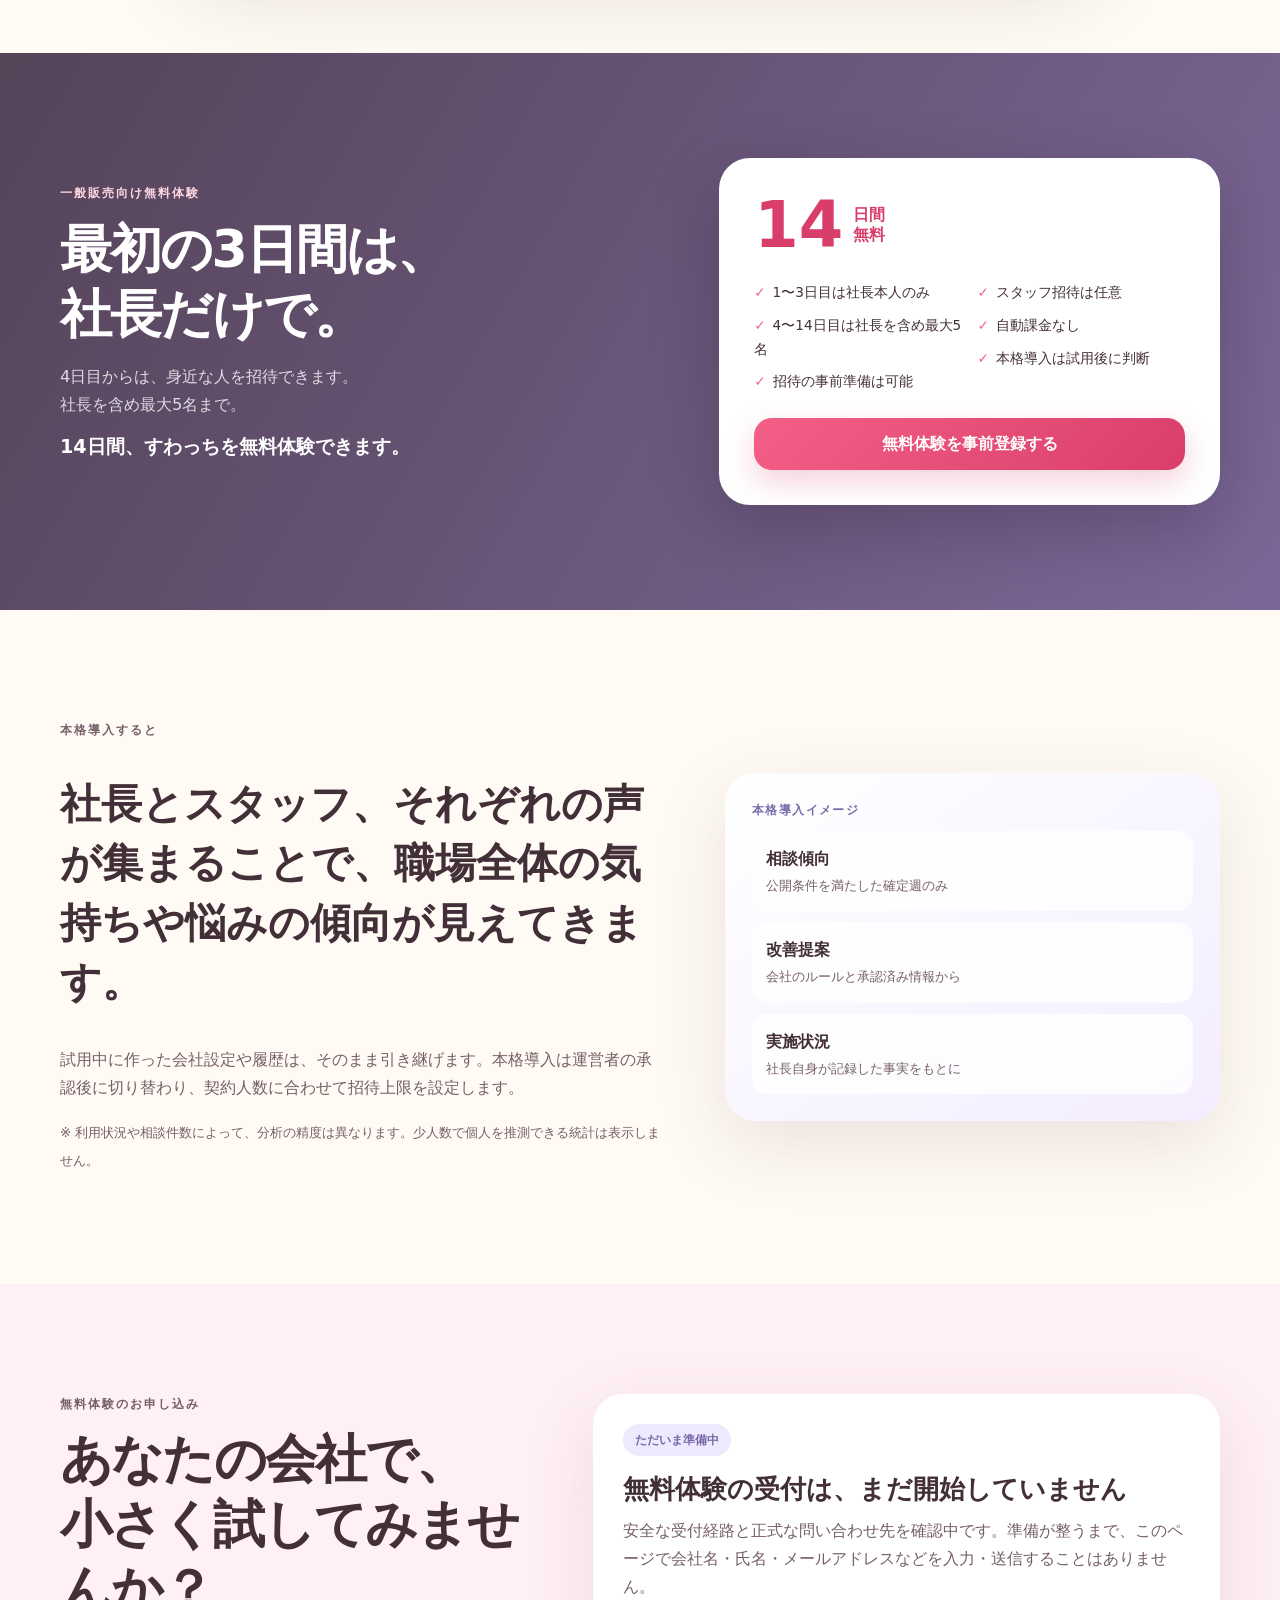
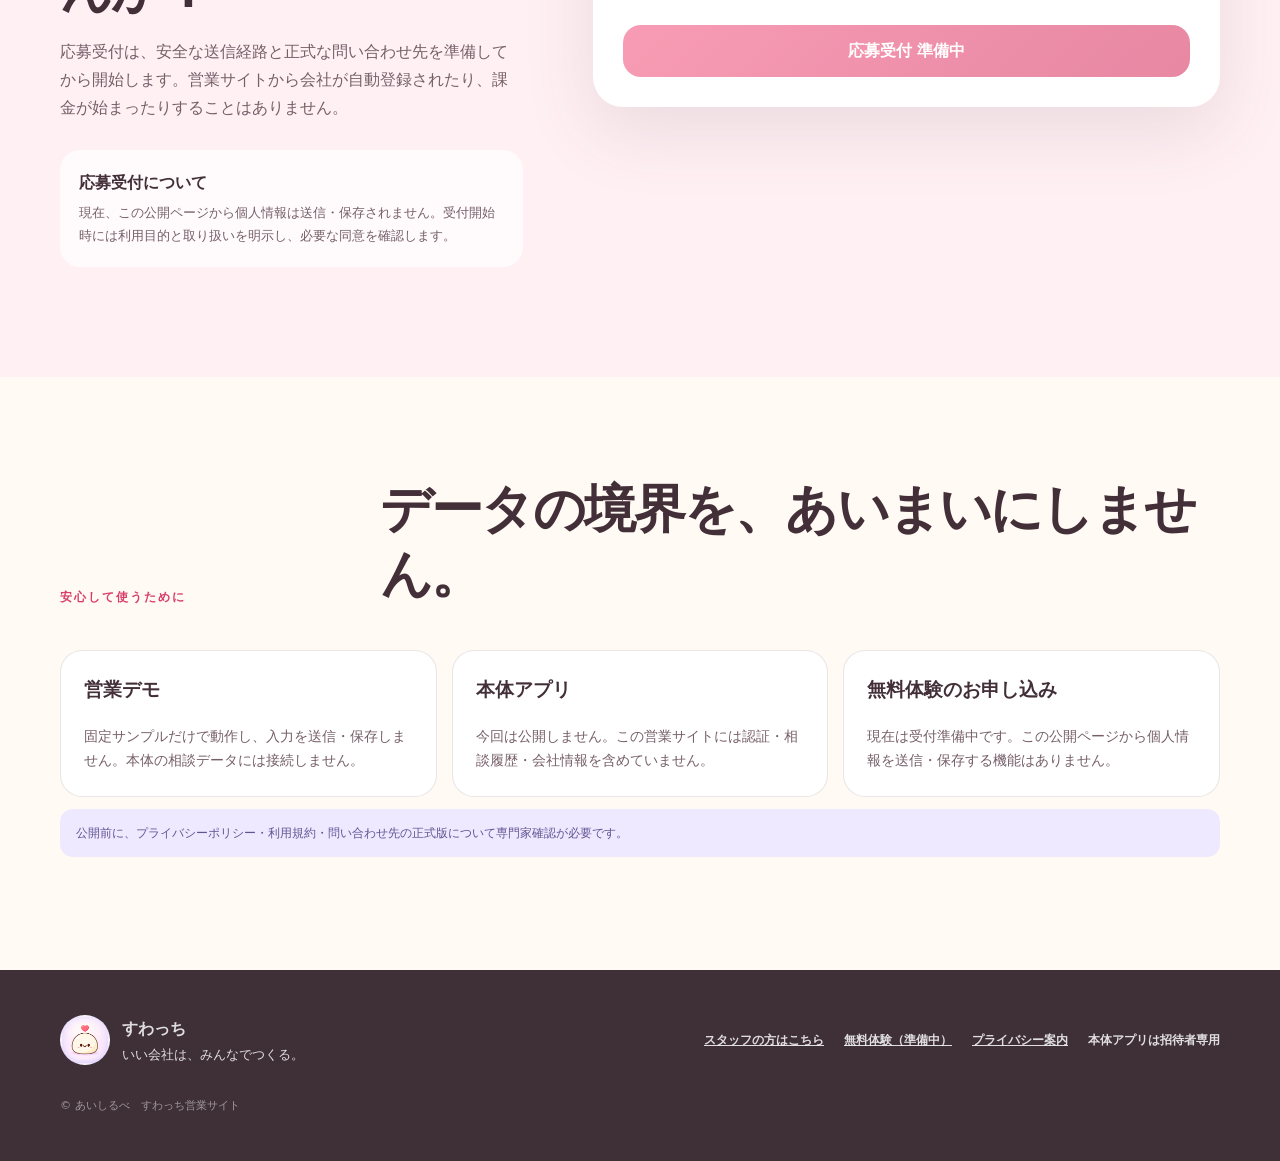
==== commit d06089ce: "Polish mobile heading line breaks" ====
--- a/public/index.html
+++ b/public/index.html
@@ -3,13 +3,13 @@
   <head>
     <meta charset="utf-8" />
     <meta name="viewport" content="width=device-width, initial-scale=1, viewport-fit=cover" />
-    <title>すわっち｜あなたを覚えて、あなたを支える。</title>
-    <meta name="description" content="あなた専用AI相談アプリ『すわっち』。日常のメモ、気軽なおしゃべりや相談、会社のみんなとの情報共有を、選べるAIパートナーとひとつに。" />
+    <title>すわっち｜ひとりで抱えない社長へ。</title>
+    <meta name="description" content="5〜20名ほどの会社向け。社長のAI相談と、スタッフが自分で届け先を選べるヘルプを備えた職場支援アプリです。" />
     <meta name="theme-color" content="#fff8f4" />
     <meta property="og:type" content="website" />
     <meta property="og:locale" content="ja_JP" />
-    <meta property="og:title" content="すわっち｜あなたを覚えて、あなたを支える。" />
-    <meta property="og:description" content="毎日の忘れたくないことから、気軽なおしゃべりや相談まで。あなたが選んだAIパートナーが寄り添います。" />
+    <meta property="og:title" content="すわっち｜ひとりで抱えない社長へ。" />
+    <meta property="og:description" content="社長はAIに相談でき、スタッフは必要なときだけ相手を選んで助けを求められます。" />
     <meta property="og:image" content="/assets/icon-512.png" />
     <link rel="icon" href="./assets/icon-192.png" />
     <link rel="apple-touch-icon" href="./assets/apple-touch-icon.png" />
@@ -33,13 +33,13 @@
     <main id="top">
       <section class="hero section-shell">
         <div class="hero-copy">
-          <p class="eyebrow">あなた専用AI相談アプリ</p>
-          <h1 class="hero-title mobile-balanced-heading"><span class="heading-line">あなたを覚えて、</span><span class="heading-line">あなたを支える。</span></h1>
-          <p class="hero-lead">毎日の「忘れたくない」も、<br />誰かに聞いてほしいことも。</p>
-          <p class="hero-note">ちょっとしたメモから、気軽なおしゃべりや相談まで。あなたが選んだAIパートナーが、毎日に寄り添います。</p>
+          <p class="eyebrow">あなた専用AI相談アプリ｜5〜20名ほどの会社向け</p>
+          <h1 class="hero-title mobile-balanced-heading"><span class="heading-line">ひとりで抱えない</span><span class="heading-line">社長へ。</span></h1>
+          <p class="hero-lead">悩みはAIに話せて、<br />スタッフの本音は、誰からかわからない形で届く。</p>
+          <p class="hero-note">まずは社長だけで、14日間無料で試せます。スタッフの利用や招待は任意です。</p>
           <div class="hero-actions">
             <a class="primary-cta" href="#demo">無料デモを体験する</a>
-            <a class="secondary-cta" href="#trial">無料体験を見る</a>
+            <a class="secondary-cta" href="#trial">無料体験を事前登録する</a>
           </div>
           <div class="trust-row" aria-label="すわっちの特徴">
             <span>一人ひとりに専用設定</span><span>相談本文はそのまま非公開</span><span>会社ごとに安全に分離</span>
@@ -126,11 +126,20 @@
             <article class="feature-card"><span class="feature-icon">🤝</span><div><h3>みんなのやること</h3><p>仕事の担当・期限・進捗を同じ会社のみんなで確認し、引き継ぎに使えます。</p></div></article>
             <article class="feature-card"><span class="feature-icon">🌷</span><div><h3>社長のAI相談</h3><p>社長自身の気持ちや考えをAIとの対話で整理し、大切な話をする前に伝え方を一緒に考えられます。</p></div></article>
             <article class="feature-card"><span class="feature-icon">🫧</span><div><h3>職場の健康レポート</h3><p>仕事・人間関係・プライベートに関する話題を含む大まかな傾向を、安全に公開できる場合だけ表示します。心理診断ではありません。</p></div></article>
-            <article class="feature-card"><span class="feature-icon">💌</span><div><h3>ご意見ポスト</h3><p>匿名または記名で会社へ意見を送り、匿名のまま返信を受け取れます。</p></div></article>
+            <article class="feature-card"><span class="feature-icon">🛟</span><div><h3>ヘルプ</h3><p>スタッフ本人が必要なときだけ、AI・社内の責任者・社長・社外窓口から相談先を選べます。緊急度による自動通知は行いません。</p></div></article>
             <article class="feature-card"><span class="feature-icon">⭐</span><div><h3>みんなのミッション</h3><p>チャットの提案をAIが前向きに整え、承認後に会社の目標として公開します。</p></div></article>
             <article class="feature-card"><span class="feature-icon">♡</span><div><h3>ありがとうポイント</h3><p>良い行動をした仲間へ1ポイント。送り主は一般画面には表示しません。</p></div></article>
             <article class="feature-card"><span class="feature-icon">🏠</span><div><h3>企業導入で安心して利用</h3><p>会社が招待した利用者が、それぞれ自分のキャラクターとテーマを選択。承認済みの理念・業務ルールは共通して参照できます。</p></div></article>
           </div>
+        </div>
+      </section>
+
+      <section class="section-shell" aria-labelledby="visibility-title">
+        <div class="section-heading centered"><p class="eyebrow">相談データの境界</p><h2 id="visibility-title"><span class="copy-line">見えるもの・</span><span class="copy-line">見えないもの</span></h2></div>
+        <div class="feature-grid">
+          <article class="feature-card"><span class="feature-icon">✓</span><div><h3>会社に見える</h3><p>本人が明示的に送ったヘルプだけを、本人が選んだ社長または責任者が確認できます。</p></div></article>
+          <article class="feature-card"><span class="feature-icon">🔒</span><div><h3>会社に見えない</h3><p>通常のAI相談本文、本人専用メモ、AIだけに相談した内容は、そのまま会社へ共有されません。</p></div></article>
+          <article class="feature-card"><span class="feature-icon">📊</span><div><h3>レポートに含めない</h3><p>ヘルプの利用回数・カテゴリ・緊急度・本文は、職場傾向や週次レポートへ含めません。</p></div></article>
         </div>
       </section>
 
@@ -145,7 +154,7 @@
           <div class="demo-tabs" role="tablist" aria-label="体験する機能">
             <button role="tab" aria-selected="true" data-demo-tab="chat">AI相談</button>
             <button role="tab" aria-selected="false" data-demo-tab="report">レポート</button>
-            <button role="tab" aria-selected="false" data-demo-tab="opinion">ご意見</button>
+            <button role="tab" aria-selected="false" data-demo-tab="help">ヘルプ</button>
             <button role="tab" aria-selected="false" data-demo-tab="mission">ミッション</button>
             <button role="tab" aria-selected="false" data-demo-tab="point">ポイント</button>
           </div>
@@ -170,13 +179,15 @@
             <p class="careful-note">実際の画面では、相談者を推測できない十分な人数・件数があるときだけ傾向を表示します。</p>
           </div>
 
-          <div class="demo-panel" data-demo-panel="opinion" hidden>
-            <div class="sample-banner">体験用・送信内容は保存されません</div>
-            <h3>会社へ、お手紙を送る</h3>
-            <div class="demo-form-row"><label><input type="radio" name="demo-name" checked /> 匿名で送る</label><label><input type="radio" name="demo-name" /> 名前を伝える</label></div>
-            <textarea id="demo-opinion-text" rows="4">朝礼の連絡事項を、あとから確認できるようにしてほしいです。</textarea>
-            <button id="demo-opinion-send" class="demo-button">送信を体験</button>
-            <div id="demo-opinion-result" class="demo-result" hidden></div>
+          <div class="demo-panel" data-demo-panel="help" hidden>
+            <div class="sample-banner">体験用・相談は送信も保存もされません</div>
+            <h3><span class="copy-line">必要なときだけ、</span><span class="copy-line">相談先を選ぶ</span></h3>
+            <p>AIだけに相談する／責任者に伝える／社長に直接伝える／社外窓口を使う、から本人が選ぶイメージです。</p>
+            <label>相談先<select id="demo-help-destination"><option>まずはAIに相談する</option><option>責任者に伝える</option><option>社長に直接伝える</option><option>社内の人には相談しにくい</option></select></label>
+            <label>緊急度<select><option>まずは相談したい</option><option>できるだけ早く対応してほしい</option><option>今すぐ助けが必要</option></select></label>
+            <button id="demo-help-preview" class="demo-button">送信前の確認を体験</button>
+            <div id="demo-help-result" class="demo-result" hidden></div>
+            <p class="careful-note">緊急度を選んでも自動通知や即時対応は行いません。差し迫った危険には110・119などを利用してください。</p>
           </div>
 
           <div class="demo-panel" data-demo-panel="mission" hidden>
@@ -217,7 +228,7 @@
             <ul>
               <li>1〜3日目は社長本人のみ</li><li>4〜14日目は社長を含め最大5名</li><li>招待の事前準備は可能</li><li>スタッフ招待は任意</li><li>自動課金なし</li><li>本格導入は試用後に判断</li>
             </ul>
-            <a class="primary-cta full" href="#apply">無料体験を申し込む</a>
+            <a class="primary-cta full" href="#apply">無料体験を事前登録する</a>
           </div>
         </div>
       </section>
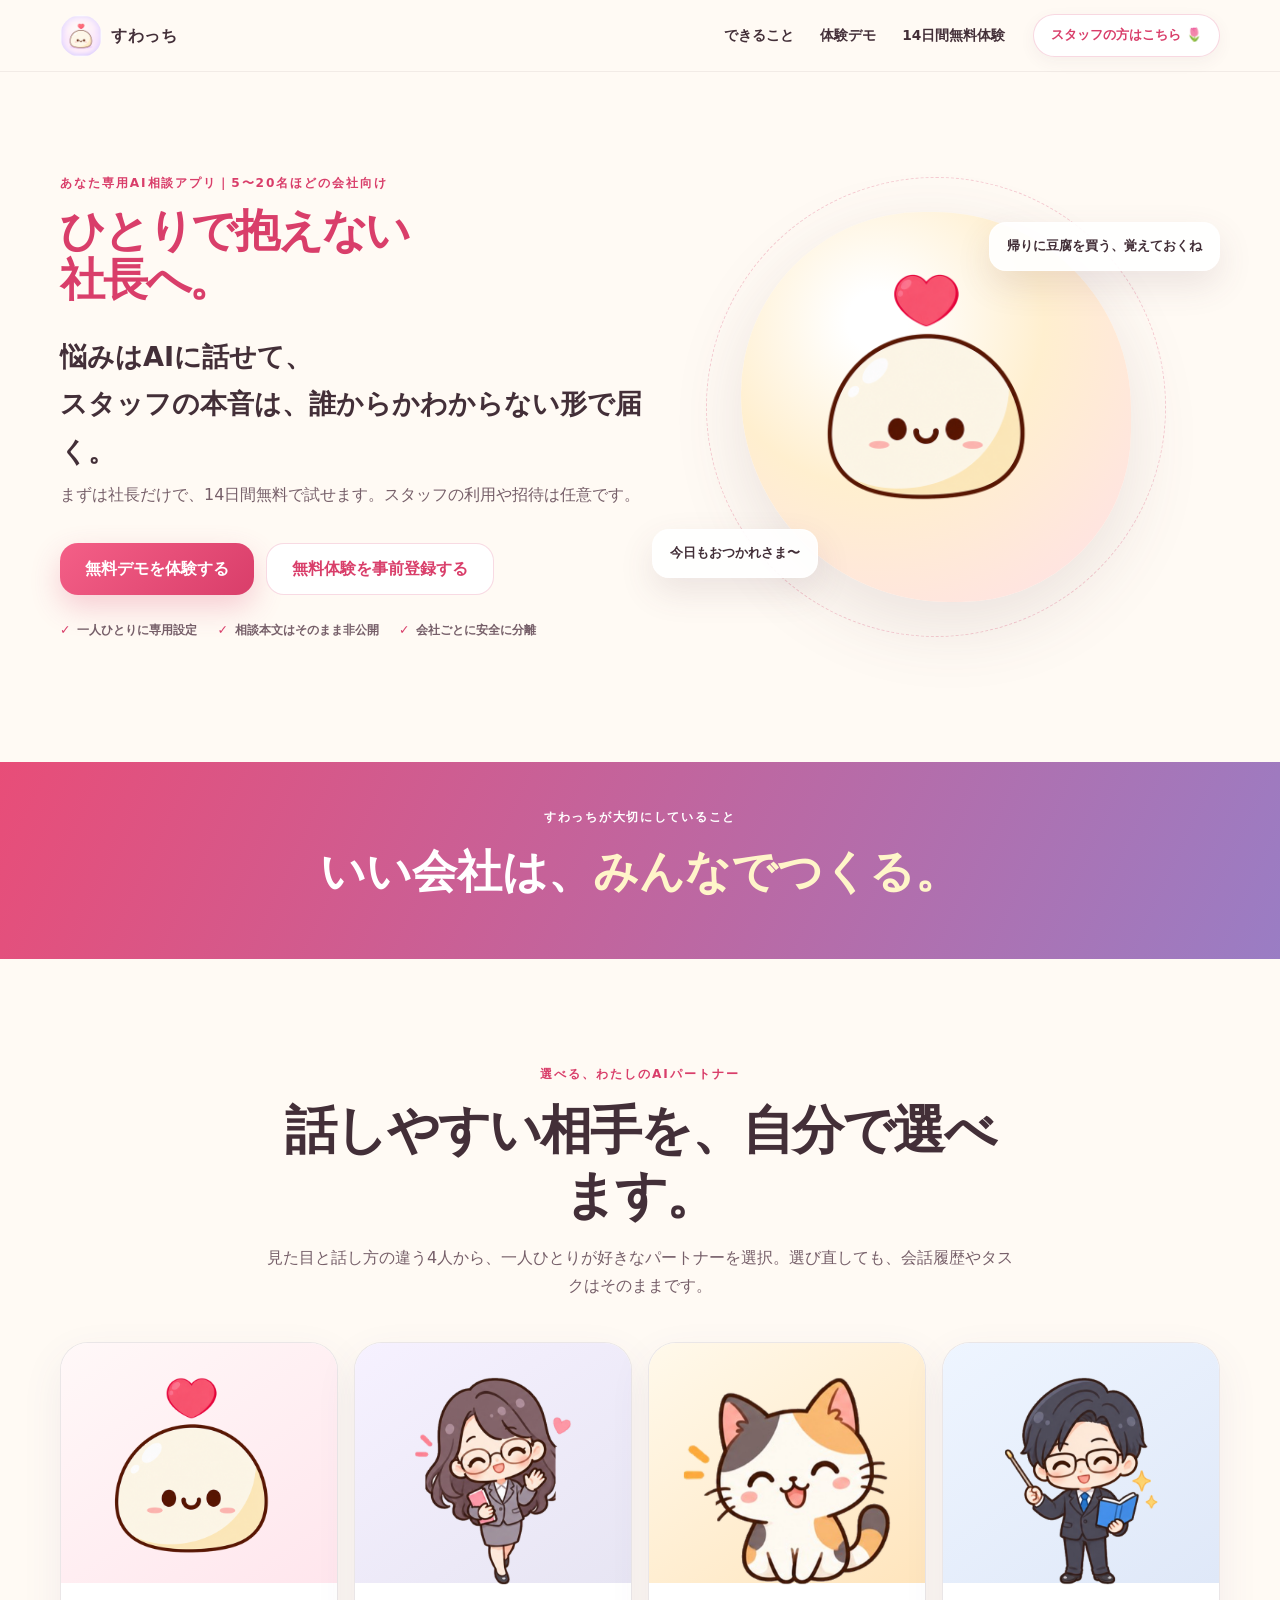
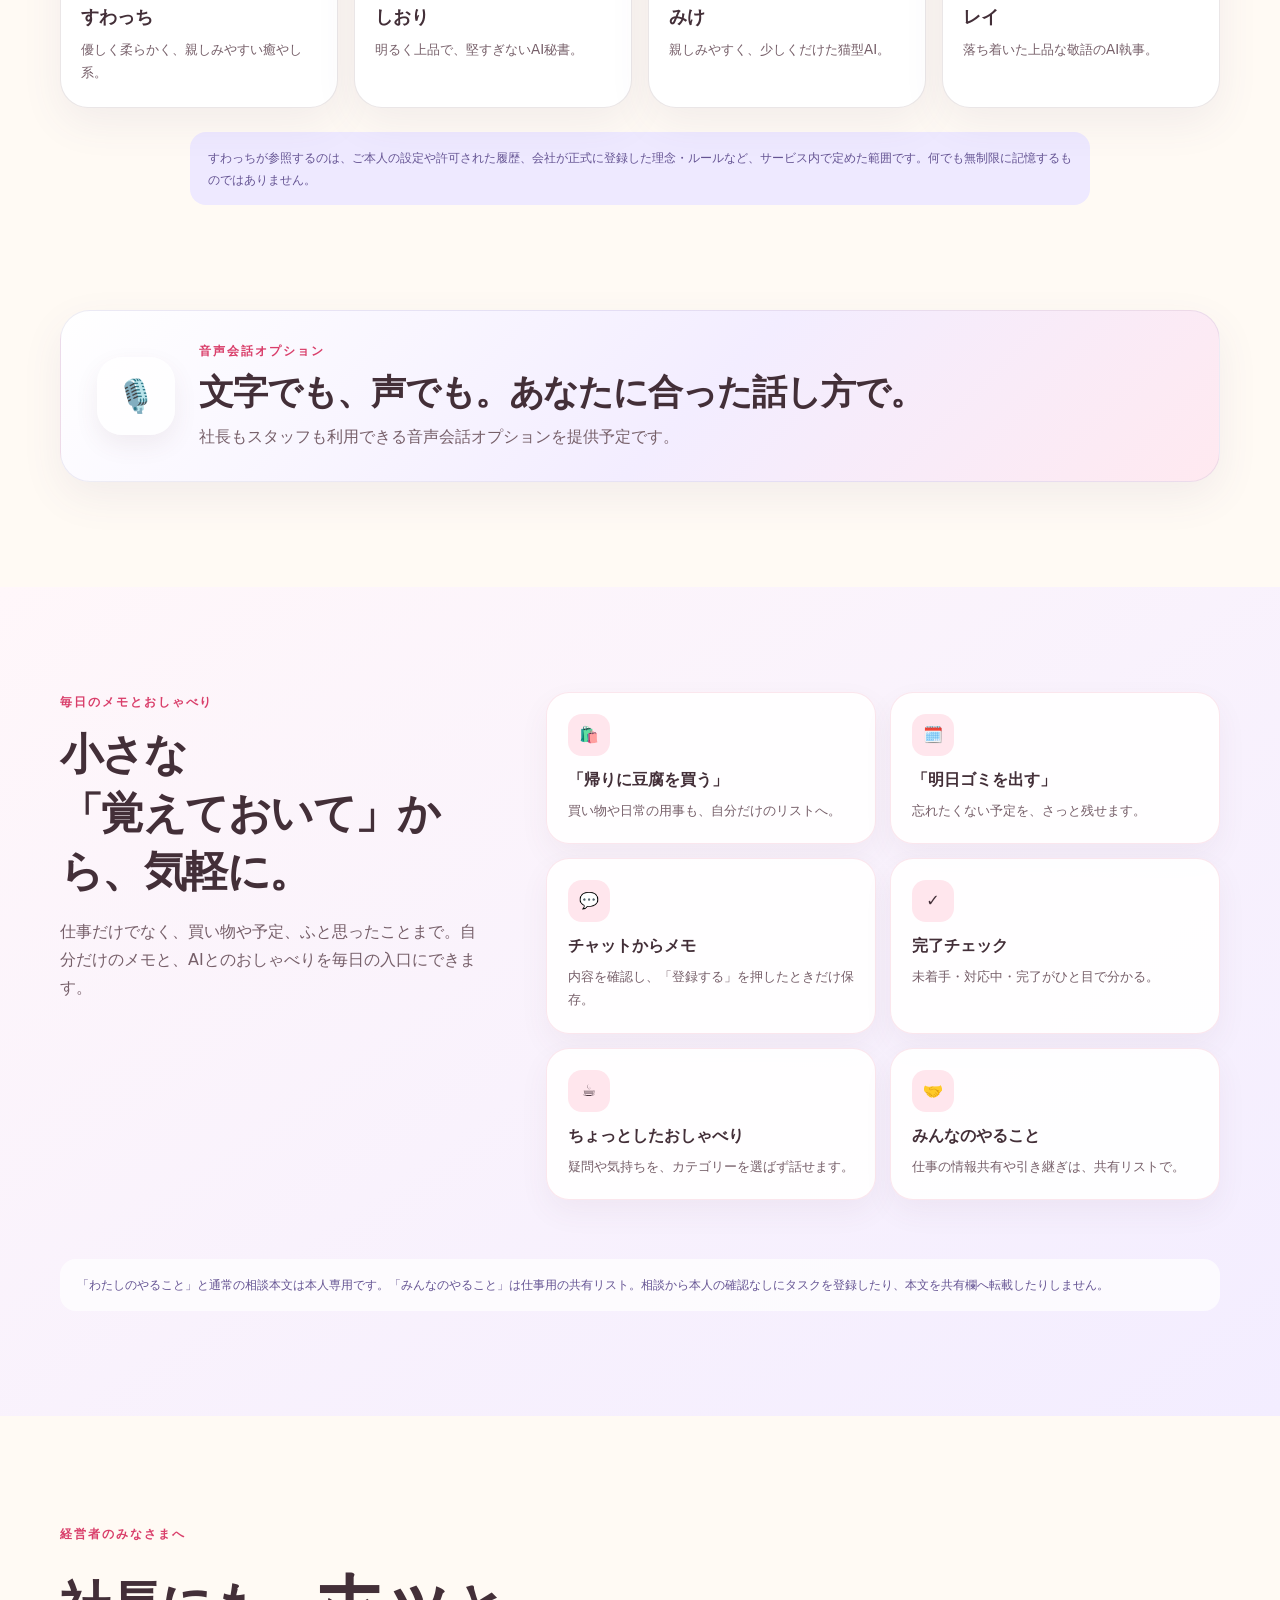
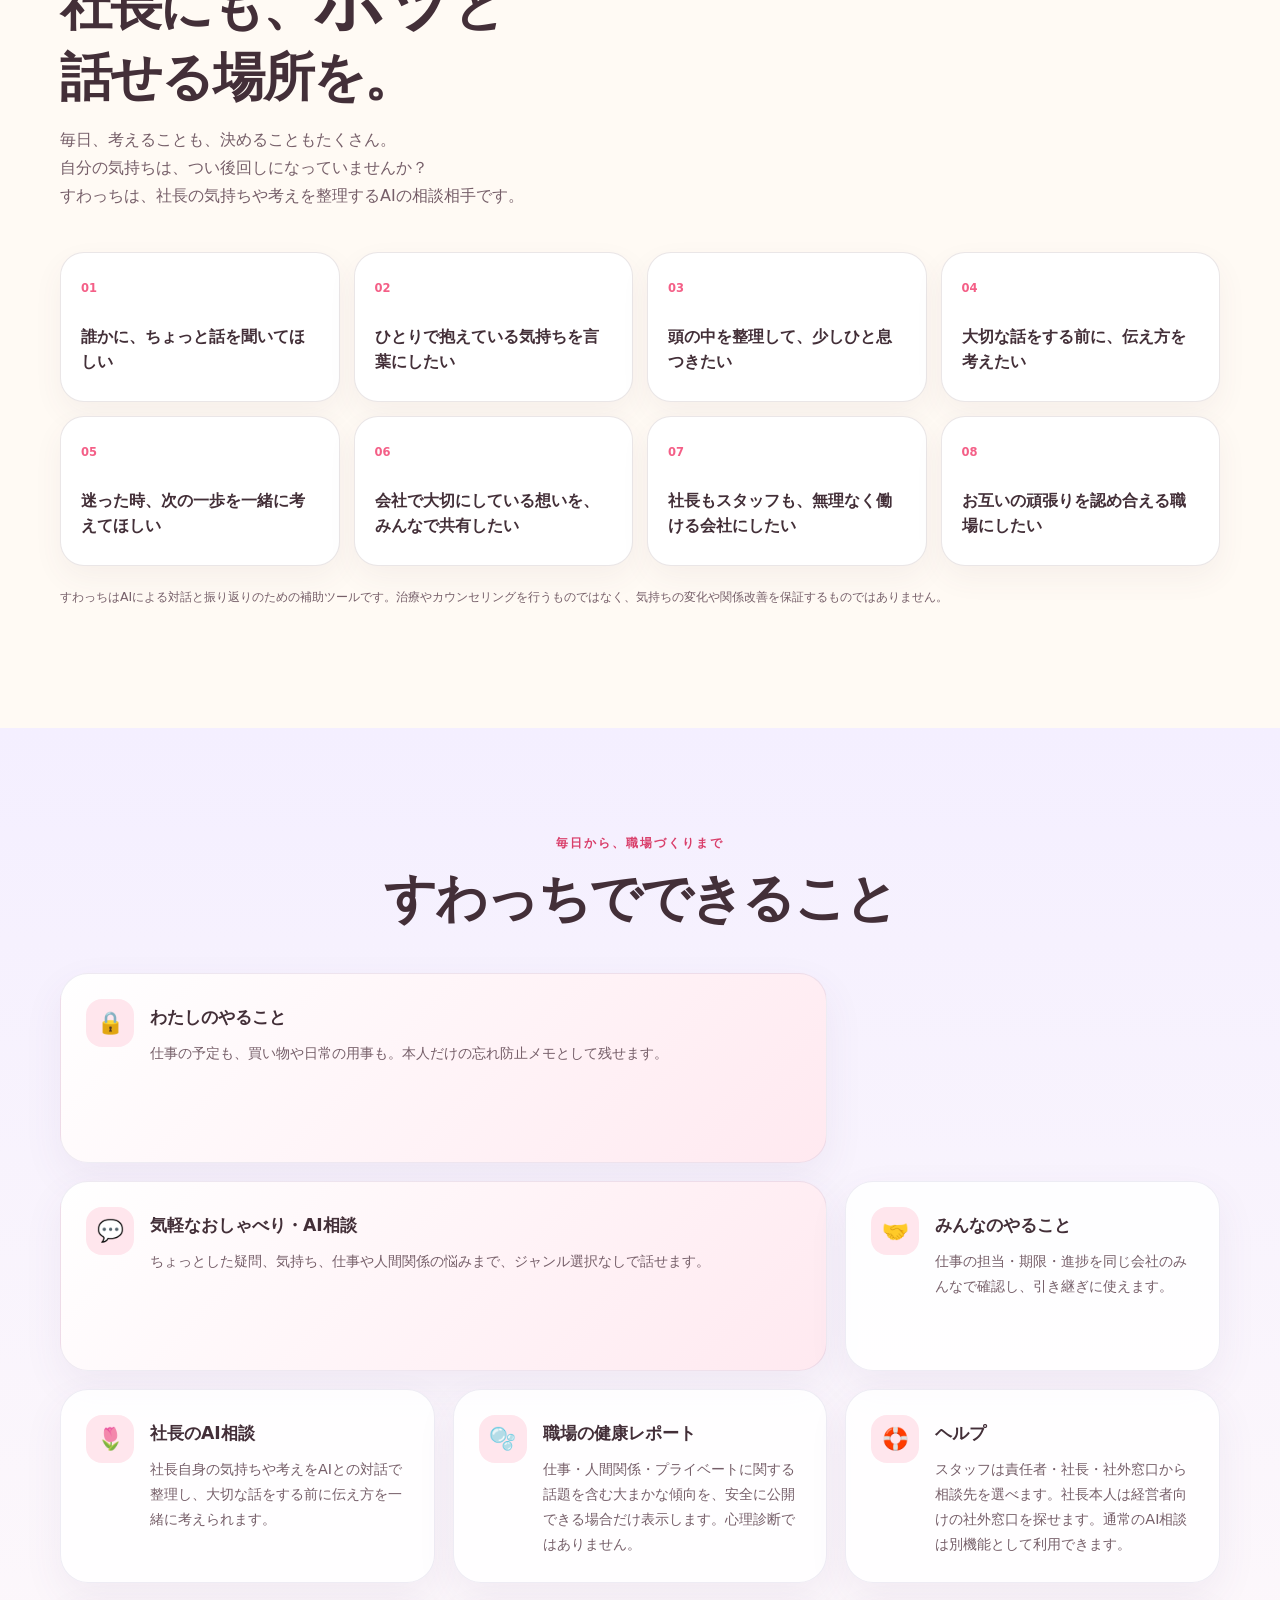
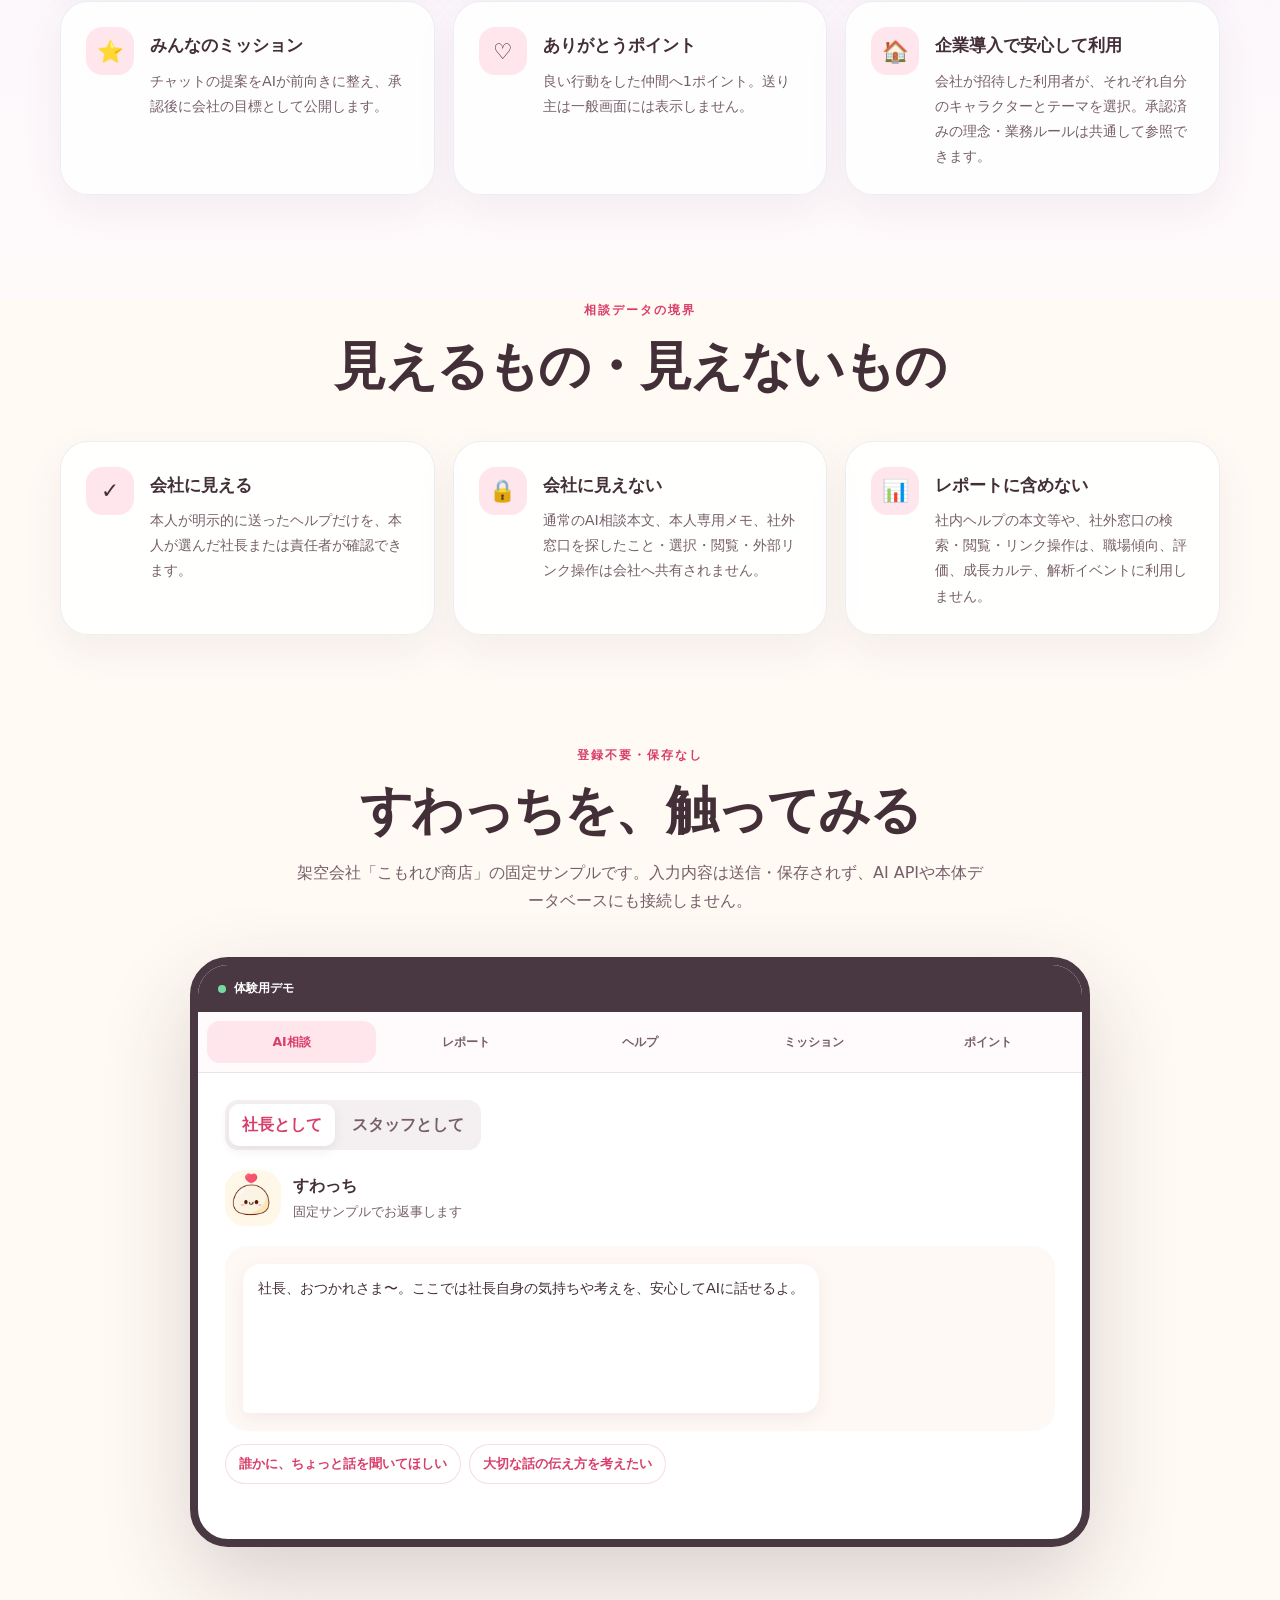
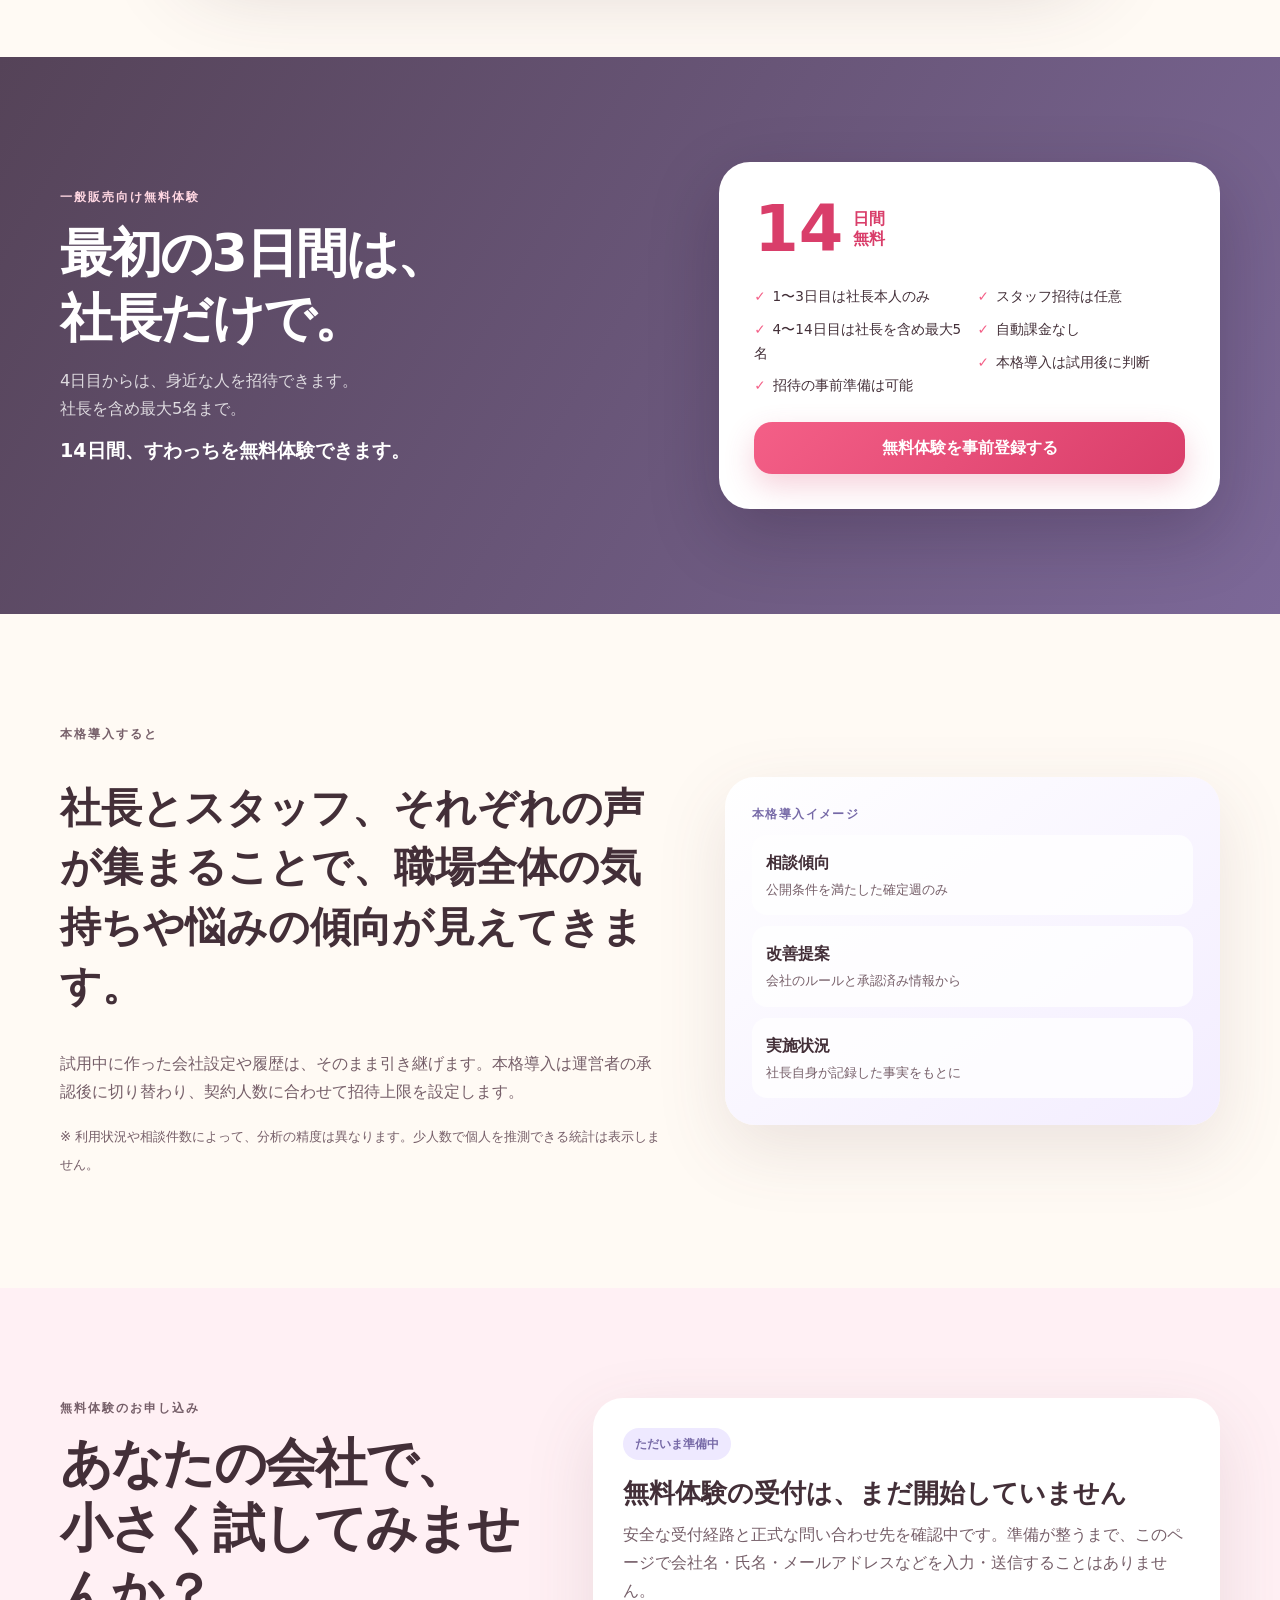
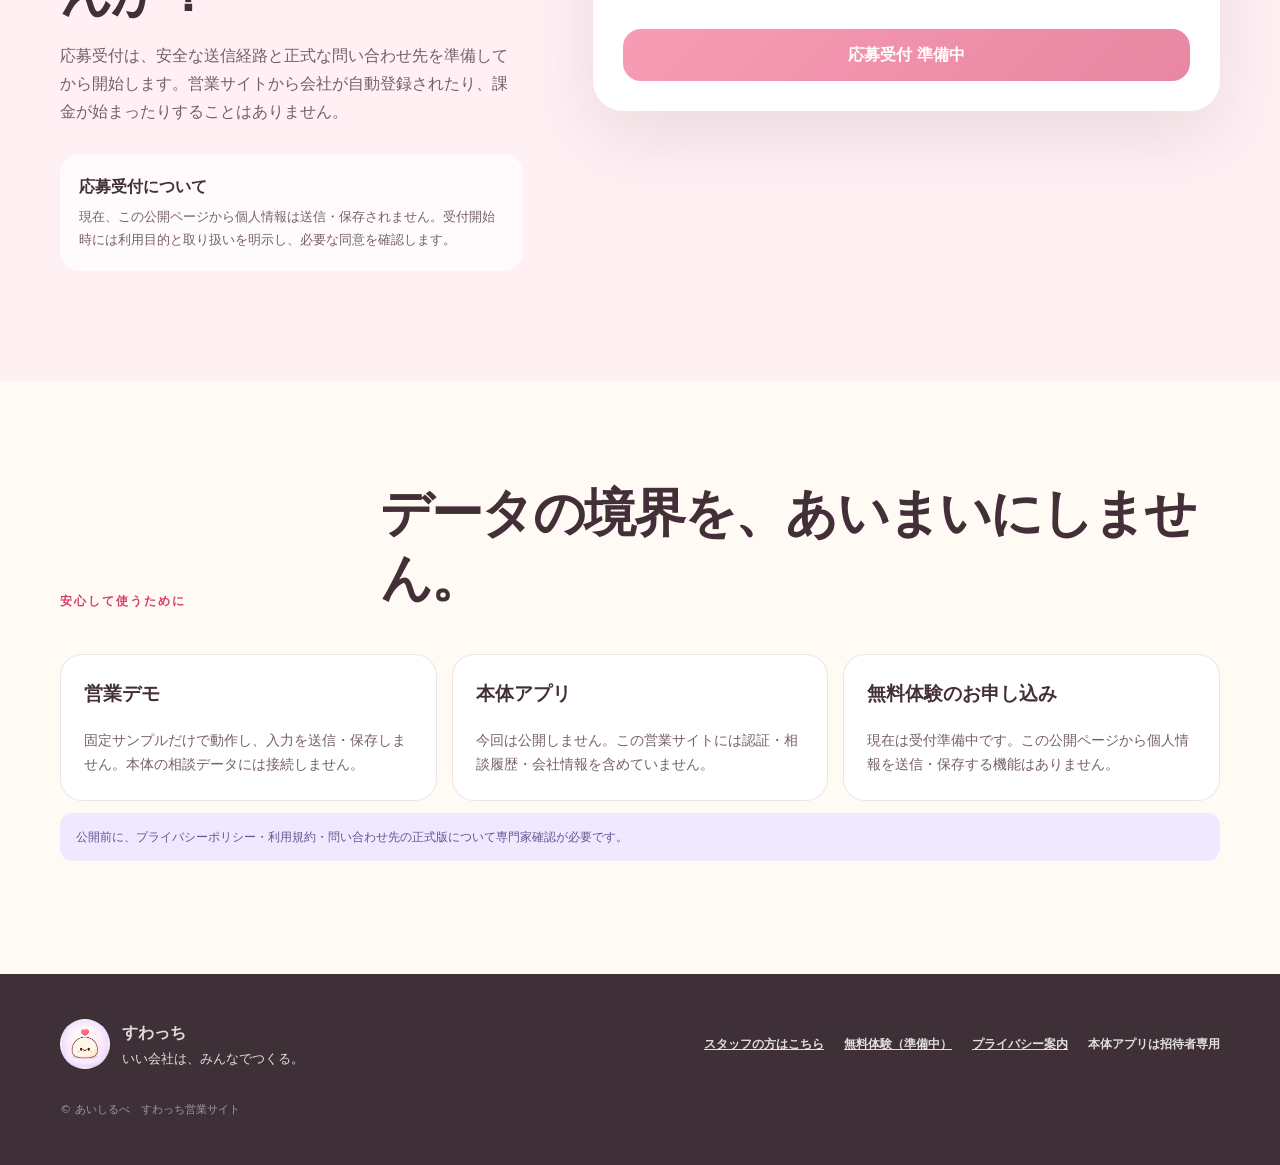
==== commit 51014a61: "Add external support finder demos" ====
--- a/public/index.html
+++ b/public/index.html
@@ -13,7 +13,8 @@
     <meta property="og:image" content="/assets/icon-512.png" />
     <link rel="icon" href="./assets/icon-192.png" />
     <link rel="apple-touch-icon" href="./assets/apple-touch-icon.png" />
-    <link rel="stylesheet" href="./styles.css?v=20261016-1" />
+    <link rel="stylesheet" href="./styles.css?v=20261016-2" />
+    <script src="./support-directory.js?v=20261016-1" defer></script>
     <script src="./demo.js" defer></script>
   </head>
   <body>
@@ -126,7 +127,7 @@
             <article class="feature-card"><span class="feature-icon">🤝</span><div><h3>みんなのやること</h3><p>仕事の担当・期限・進捗を同じ会社のみんなで確認し、引き継ぎに使えます。</p></div></article>
             <article class="feature-card"><span class="feature-icon">🌷</span><div><h3>社長のAI相談</h3><p>社長自身の気持ちや考えをAIとの対話で整理し、大切な話をする前に伝え方を一緒に考えられます。</p></div></article>
             <article class="feature-card"><span class="feature-icon">🫧</span><div><h3>職場の健康レポート</h3><p>仕事・人間関係・プライベートに関する話題を含む大まかな傾向を、安全に公開できる場合だけ表示します。心理診断ではありません。</p></div></article>
-            <article class="feature-card"><span class="feature-icon">🛟</span><div><h3>ヘルプ</h3><p>スタッフ本人が必要なときだけ、AI・社内の責任者・社長・社外窓口から相談先を選べます。緊急度による自動通知は行いません。</p></div></article>
+            <article class="feature-card"><span class="feature-icon">🛟</span><div><h3>ヘルプ</h3><p>スタッフは責任者・社長・社外窓口から相談先を選べます。社長本人は経営者向けの社外窓口を探せます。通常のAI相談は別機能として利用できます。</p></div></article>
             <article class="feature-card"><span class="feature-icon">⭐</span><div><h3>みんなのミッション</h3><p>チャットの提案をAIが前向きに整え、承認後に会社の目標として公開します。</p></div></article>
             <article class="feature-card"><span class="feature-icon">♡</span><div><h3>ありがとうポイント</h3><p>良い行動をした仲間へ1ポイント。送り主は一般画面には表示しません。</p></div></article>
             <article class="feature-card"><span class="feature-icon">🏠</span><div><h3>企業導入で安心して利用</h3><p>会社が招待した利用者が、それぞれ自分のキャラクターとテーマを選択。承認済みの理念・業務ルールは共通して参照できます。</p></div></article>
@@ -138,8 +139,8 @@
         <div class="section-heading centered"><p class="eyebrow">相談データの境界</p><h2 id="visibility-title"><span class="copy-line">見えるもの・</span><span class="copy-line">見えないもの</span></h2></div>
         <div class="feature-grid">
           <article class="feature-card"><span class="feature-icon">✓</span><div><h3>会社に見える</h3><p>本人が明示的に送ったヘルプだけを、本人が選んだ社長または責任者が確認できます。</p></div></article>
-          <article class="feature-card"><span class="feature-icon">🔒</span><div><h3>会社に見えない</h3><p>通常のAI相談本文、本人専用メモ、AIだけに相談した内容は、そのまま会社へ共有されません。</p></div></article>
-          <article class="feature-card"><span class="feature-icon">📊</span><div><h3>レポートに含めない</h3><p>ヘルプの利用回数・カテゴリ・緊急度・本文は、職場傾向や週次レポートへ含めません。</p></div></article>
+          <article class="feature-card"><span class="feature-icon">🔒</span><div><h3>会社に見えない</h3><p>通常のAI相談本文、本人専用メモ、社外窓口を探したこと・選択・閲覧・外部リンク操作は会社へ共有されません。</p></div></article>
+          <article class="feature-card"><span class="feature-icon">📊</span><div><h3>レポートに含めない</h3><p>社内ヘルプの本文等や、社外窓口の検索・閲覧・リンク操作は、職場傾向、評価、成長カルテ、解析イベントに利用しません。</p></div></article>
         </div>
       </section>
 
@@ -182,12 +183,22 @@
           <div class="demo-panel" data-demo-panel="help" hidden>
             <div class="sample-banner">体験用・相談は送信も保存もされません</div>
             <h3><span class="copy-line">必要なときだけ、</span><span class="copy-line">相談先を選ぶ</span></h3>
-            <p>AIだけに相談する／責任者に伝える／社長に直接伝える／社外窓口を使う、から本人が選ぶイメージです。</p>
-            <label>相談先<select id="demo-help-destination"><option>まずはAIに相談する</option><option>責任者に伝える</option><option>社長に直接伝える</option><option>社内の人には相談しにくい</option></select></label>
-            <label>緊急度<select><option>まずは相談したい</option><option>できるだけ早く対応してほしい</option><option>今すぐ助けが必要</option></select></label>
-            <button id="demo-help-preview" class="demo-button">送信前の確認を体験</button>
-            <div id="demo-help-result" class="demo-result" hidden></div>
-            <p class="careful-note">緊急度を選んでも自動通知や即時対応は行いません。差し迫った危険には110・119などを利用してください。</p>
+            <div class="demo-role-switch help-demo-role"><button class="active" data-help-demo-role="president">社長として</button><button data-help-demo-role="staff">スタッフとして</button></div>
+            <label>相談先<select id="demo-help-destination"></select></label>
+            <div id="demo-help-internal" hidden>
+              <label>緊急度<select><option>まずは相談したい</option><option>できるだけ早く対応してほしい</option><option>今すぐ助けが必要</option></select></label>
+              <button id="demo-help-preview" class="demo-button" type="button">送信前の確認を体験</button>
+              <div id="demo-help-result" class="demo-result" hidden></div>
+              <p class="careful-note">社内への連絡は、本人が宛先・送信内容・名前の扱いを確認してから送信します。緊急度を選んでも自動通知や即時対応は行いません。差し迫った危険には110・119などを利用してください。</p>
+            </div>
+            <div id="demo-help-external" hidden>
+              <div class="external-support-finder" data-support-finder data-support-role="president">
+                <p class="external-support-intro">実際の外部窓口へ移動するリンクです。体験用デモから社内通知・相談送信・相談データ保存は行いません。</p>
+                <div data-support-picker><label>相談内容<select data-support-category></select></label><label>都道府県<select data-support-prefecture></select></label><button class="demo-button" type="button" data-support-search>窓口を表示</button></div>
+                <p class="external-support-privacy">社外の相談窓口を探したことや、選んだ相談内容は、社内の他の人には通知されません。相談先への連絡は、ご本人の操作で行います。</p>
+                <div data-support-results hidden><p data-support-region-note class="careful-note"></p><div data-support-list class="support-resource-list"></div><button class="demo-button support-back" type="button" data-support-back>← 選び直す</button></div>
+              </div>
+            </div>
           </div>
 
           <div class="demo-panel" data-demo-panel="mission" hidden>
--- a/public/styles.css
+++ b/public/styles.css
@@ -162,6 +162,27 @@
 .demo-panel > label { display: block; margin: 12px 0; font-size: .84rem; font-weight: 800; }
 .demo-panel select { margin-top: 5px; padding: 10px; }
 .point-chip { display: inline-block; padding: 8px 13px; border-radius: 99px; color: var(--pink-deep); background: var(--pink-soft); font-weight: 900; }
+.help-demo-role { margin: 4px 0 10px; }
+#demo-help-internal > label, #staff-help-internal > label { display: block; margin: 12px 0; font-size: .84rem; font-weight: 800; }
+.external-support-finder { display: grid; gap: 14px; margin-top: 14px; padding: 16px; border: 1px solid var(--line); border-radius: 18px; background: #fffafc; }
+.external-support-intro, .external-support-privacy { margin: 0; font-size: .8rem; line-height: 1.7; }
+.external-support-privacy { padding: 12px 13px; border-radius: 13px; color: #5d4f75; background: var(--lavender); font-weight: 750; }
+[data-support-picker] { display: grid; gap: 12px; }
+[data-support-picker] label { display: grid; gap: 6px; font-size: .84rem; font-weight: 800; }
+[data-support-picker] .demo-button { margin-top: 0; }
+.support-resource-list { display: grid; gap: 14px; }
+.support-resource-card { display: grid; gap: 12px; padding: 15px; border: 1px solid var(--line); border-radius: 17px; background: #fff; }
+.support-resource-heading { display: flex; align-items: flex-start; justify-content: space-between; gap: 10px; }
+.support-resource-heading h3 { margin: 0; font-size: .94rem; line-height: 1.45; }
+.support-resource-heading span { flex: 0 0 auto; padding: 3px 8px; border-radius: 999px; color: var(--purple); background: var(--lavender); font-size: .65rem; font-weight: 800; }
+.support-resource-card dl { display: grid; grid-template-columns: 7.2em minmax(0, 1fr); gap: 7px 9px; margin: 0; }
+.support-resource-card dt { color: var(--muted); font-size: .7rem; font-weight: 800; }
+.support-resource-card dd { margin: 0; overflow-wrap: anywhere; font-size: .75rem; line-height: 1.55; }
+.support-resource-actions { display: grid; grid-template-columns: repeat(2, minmax(0, 1fr)); gap: 8px; }
+.support-action { display: inline-flex; align-items: center; justify-content: center; min-height: 44px; padding: 9px 10px; border: 1px solid rgba(217,62,106,.2); border-radius: 12px; color: var(--pink-deep); background: #fff; font-size: .72rem; font-weight: 800; text-align: center; text-decoration: none; }
+.support-action--phone { color: #fff; background: var(--pink-deep); }
+.support-verified { color: var(--muted); font-size: .65rem; line-height: 1.55; }
+.support-back { width: 100%; min-height: 44px; margin-top: 14px; }
 
 .trial-section { padding-block: 105px; color: #fff; background: linear-gradient(120deg, #554358, #7c6898); }
 .trial-layout { display: grid; grid-template-columns: 1fr .85fr; align-items: center; gap: 70px; }
@@ -363,6 +384,12 @@
   .demo-panel { padding: 18px 14px 23px; }
   .demo-role-switch { display: flex; }
   .demo-role-switch button { flex: 1; }
+  .external-support-finder { padding: 13px; }
+  .support-resource-heading { display: grid; }
+  .support-resource-heading span { justify-self: start; }
+  .support-resource-card dl { grid-template-columns: 1fr; gap: 2px; }
+  .support-resource-card dd { margin-bottom: 7px; }
+  .support-resource-actions { grid-template-columns: 1fr; }
   .sample-bars > div { grid-template-columns: 68px 1fr 40px; }
   .trial-card { padding: 25px 20px; }
   .trial-card ul { columns: 1; }
